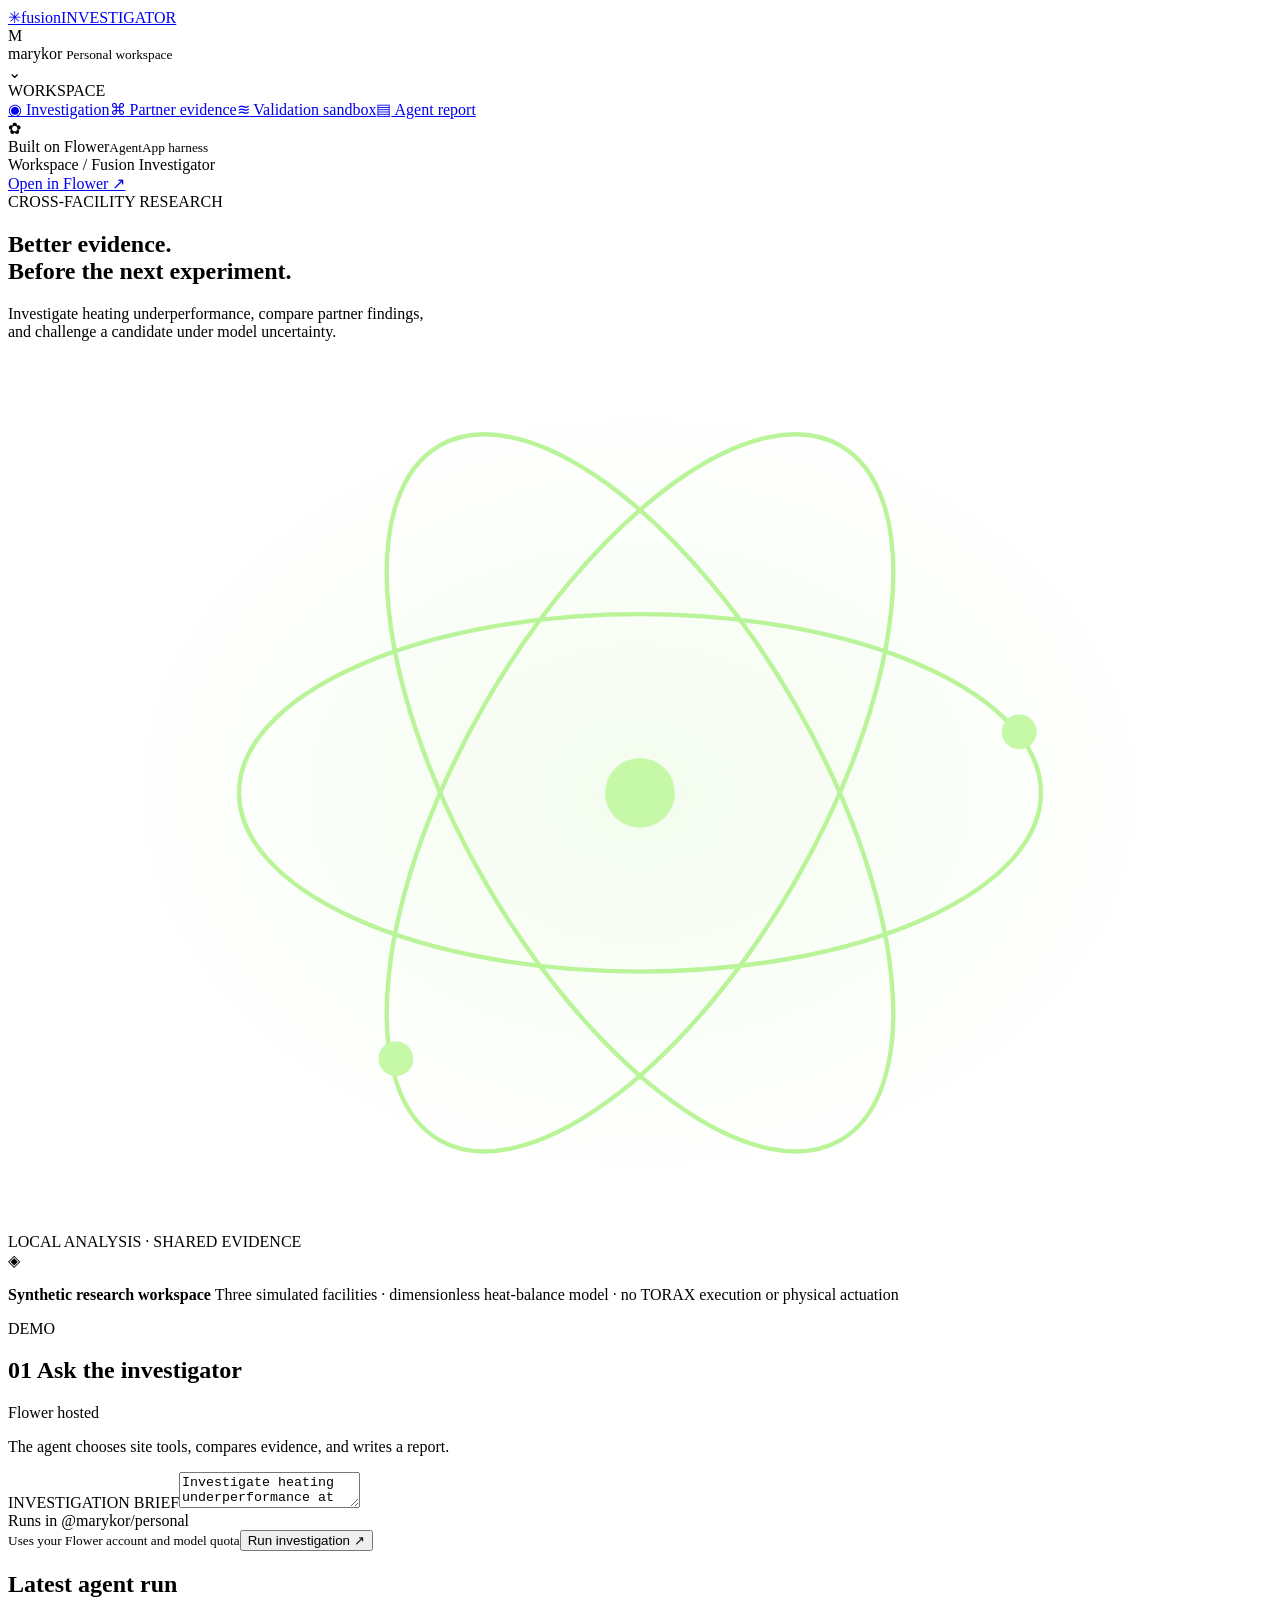
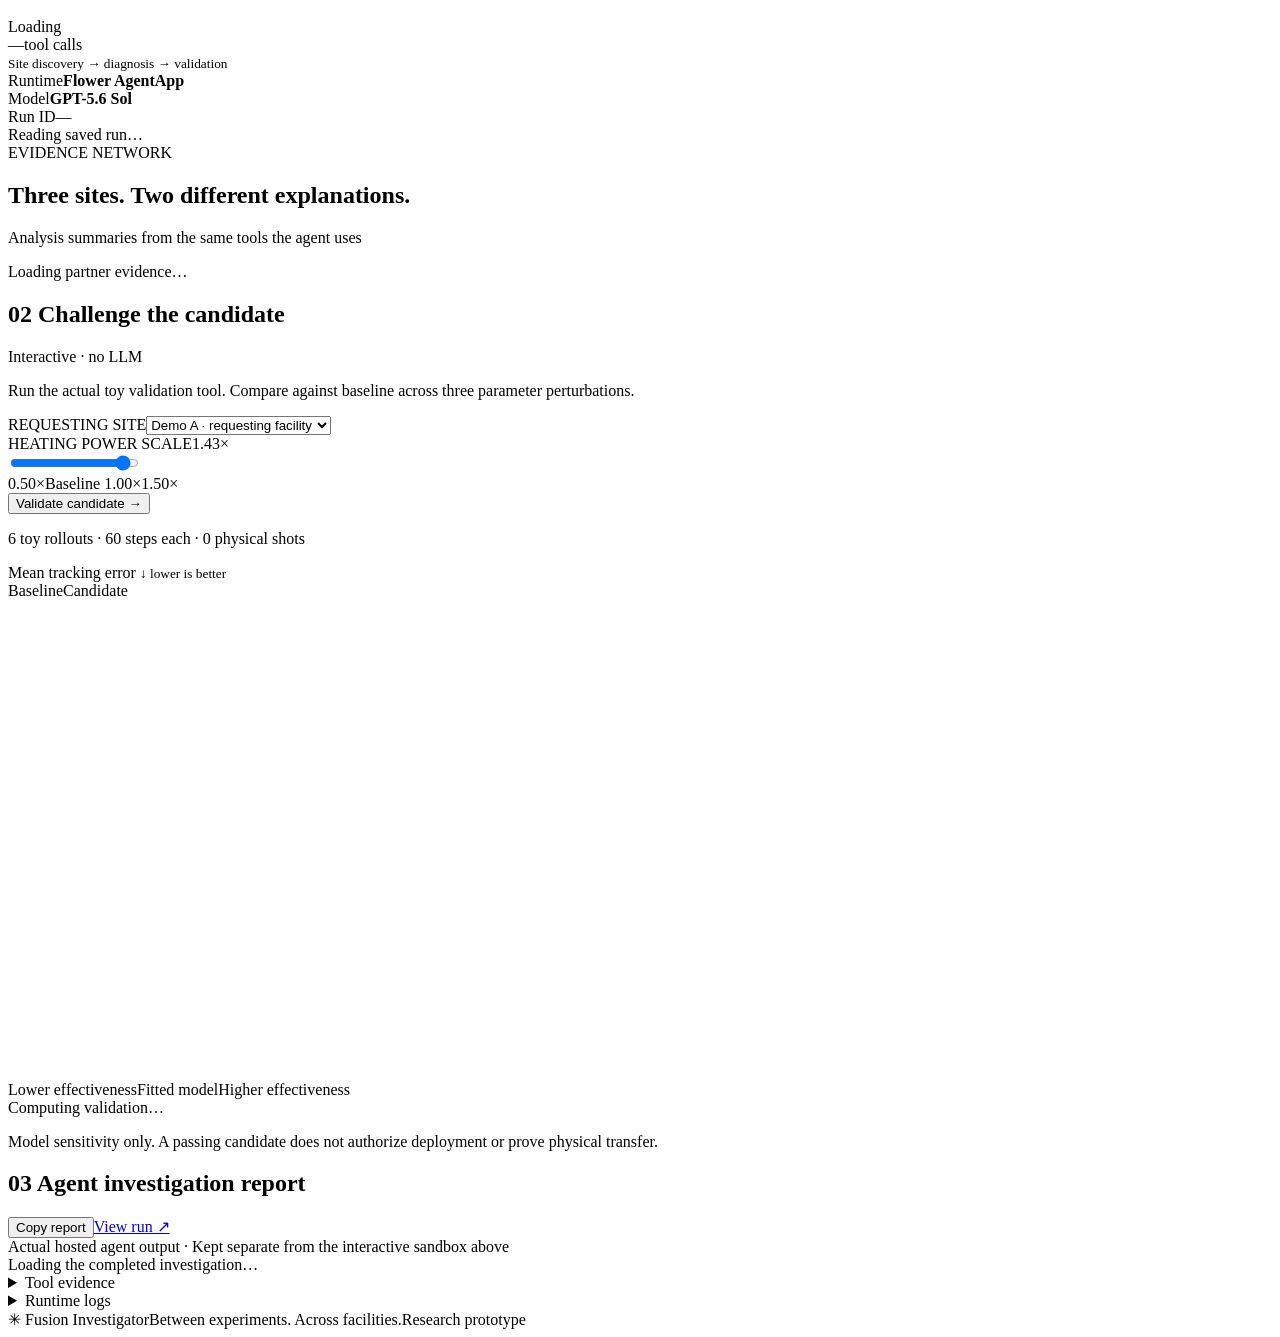
==== flower-app/frontend/index.html @ c0ef8df3 "Add standalone Flower investigator app and frontend" ====
<!doctype html>
<html lang="en">
<head><meta charset="utf-8"><meta name="viewport" content="width=device-width,initial-scale=1"><title>Fusion Investigator</title><link rel="stylesheet" href="/style.css"><script src="/app.js" defer></script></head>
<body>
<aside class="sidebar">
  <a class="brand" href="/" aria-label="Fusion Investigator home"><span class="brand-icon">✳</span><span>fusion<span class="brand-sub">INVESTIGATOR</span></span></a>
  <div class="workspace"><span class="avatar">M</span><div>marykor <small>Personal workspace</small></div><span class="chevron">⌄</span></div>
  <div class="nav-label">WORKSPACE</div>
  <nav><a class="selected" href="#overview"><span>◉</span> Investigation</a><a href="#partners"><span>⌘</span> Partner evidence</a><a href="#validation"><span>≋</span> Validation sandbox</a><a href="#report"><span>▤</span> Agent report</a></nav>
  <div class="sidebar-bottom"><span class="flower-mark">✿</span><div>Built on Flower<small>AgentApp harness</small></div><span class="status-dot"></span></div>
</aside>
<main id="overview">
  <header><div class="breadcrumb">Workspace <span>/</span> Fusion Investigator</div><a class="quiet-link flower-link" target="_blank" rel="noopener" href="https://flower.ai/federations/marykor/personal">Open in Flower ↗</a></header>
  <section class="intro"><div><div class="eyebrow"><span class="status-dot"></span> CROSS-FACILITY RESEARCH</div><h1>Better evidence.<br><span>Before the next experiment.</span></h1><p>Investigate heating underperformance, compare partner findings,<br class="desktop"> and challenge a candidate under model uncertainty.</p></div><div class="orbital" aria-hidden="true"><svg viewBox="0 0 290 200"><defs><radialGradient id="glow"><stop stop-color="#b6ef94" stop-opacity=".15"/><stop offset="1" stop-color="#b6ef94" stop-opacity="0"/></radialGradient></defs><ellipse cx="145" cy="100" rx="125" ry="94" fill="url(#glow)"/><g fill="none" stroke="#b9f499"><ellipse cx="145" cy="100" rx="92" ry="41"/><ellipse cx="145" cy="100" rx="92" ry="41" transform="rotate(60 145 100)"/><ellipse cx="145" cy="100" rx="92" ry="41" transform="rotate(120 145 100)"/></g><circle cx="145" cy="100" r="8" fill="#c5f9a8"/><circle cx="232" cy="86" r="4" fill="#c5f9a8"/><circle cx="89" cy="161" r="4" fill="#c5f9a8"/></svg><span>LOCAL ANALYSIS · SHARED EVIDENCE</span></div></section>
  <div class="notice"><span>◈</span><p><strong>Synthetic research workspace</strong> Three simulated facilities · dimensionless heat-balance model · no TORAX execution or physical actuation</p><span class="tag">DEMO</span></div>
  <section class="work-grid">
    <article class="panel investigation"><div class="panel-title"><h2><span class="section-number">01</span> Ask the investigator</h2><span class="pill">Flower hosted</span></div><p class="muted">The agent chooses site tools, compares evidence, and writes a report.</p><form id="run-form"><label for="prompt">INVESTIGATION BRIEF</label><textarea id="prompt" maxlength="12000" required>Investigate heating underperformance at demo-a. Compare partner evidence, validate a candidate, and recommend the next diagnostic.</textarea><div class="form-bottom"><span>Runs in @marykor/personal<br><small>Uses your Flower account and model quota</small></span><button class="primary" id="run-button" type="submit">Run investigation <span>↗</span></button></div></form><div id="run-error" class="error" role="alert" hidden></div></article>
    <article class="panel run-card"><div class="panel-title"><h2>Latest agent run</h2><span id="run-status" class="pill">Loading</span></div><div class="run-metric"><span id="tool-count">—</span><span>tool calls<br><small>Site discovery → diagnosis → validation</small></span></div><div class="run-detail"><span>Runtime</span><strong>Flower AgentApp</strong></div><div class="run-detail"><span>Model</span><strong>GPT-5.6 Sol</strong></div><div class="run-detail"><span>Run ID</span><a id="run-id" target="_blank" rel="noopener">—</a></div><div class="run-footer"><span class="status-dot"></span><span id="run-caption" role="status">Reading saved run…</span></div></article>
  </section>
  <section id="partners"><div class="section-heading"><div><div class="eyebrow">EVIDENCE NETWORK</div><h2>Three sites. Two different explanations.</h2></div><span class="muted small">Analysis summaries from the same tools the agent uses</span></div><div id="site-cards" class="site-grid"><p>Loading partner evidence…</p></div></section>
  <section class="panel validation" id="validation"><div class="panel-title"><h2><span class="section-number">02</span> Challenge the candidate</h2><span class="pill">Interactive · no LLM</span></div><div class="validation-grid"><div class="controls"><p class="muted">Run the actual toy validation tool. Compare against baseline across three parameter perturbations.</p><label for="site-select">REQUESTING SITE</label><select id="site-select"><option value="demo-a">Demo A · requesting facility</option><option value="demo-b">Demo B · partner facility</option><option value="demo-c">Demo C · partner facility</option></select><div class="range-label"><label for="power">HEATING POWER SCALE</label><output id="power-value" for="power">1.43×</output></div><input id="power" type="range" min="0.5" max="1.5" step="0.01" value="1.43"><div class="range-ticks"><span>0.50×</span><span>Baseline 1.00×</span><span>1.50×</span></div><button id="validate-button" class="secondary">Validate candidate →</button><p class="small muted">6 toy rollouts · 60 steps each · 0 physical shots</p><div id="validation-error" class="error" role="alert" hidden></div></div><div class="chart-area"><div class="chart-header"><span>Mean tracking error <small>↓ lower is better</small></span><div class="legend"><span class="baseline-key"></span>Baseline<span class="candidate-key"></span>Candidate</div></div><svg id="chart" viewBox="0 0 570 215" role="img" aria-label="Tracking error by model uncertainty scenario"></svg><div class="chart-labels"><span>Lower effectiveness</span><span>Fitted model</span><span>Higher effectiveness</span></div><div id="verdict" class="verdict" role="status">Computing validation…</div></div></div><p class="footnote">Model sensitivity only. A passing candidate does not authorize deployment or prove physical transfer.</p></section>
  <section id="report" class="panel report-panel"><div class="panel-title"><h2><span class="section-number">03</span> Agent investigation report</h2><div class="report-actions"><button id="copy-report" class="text-button">Copy report</button><a class="quiet-link flower-link" target="_blank" rel="noopener" href="https://flower.ai/federations/marykor/personal">View run ↗</a></div></div><div class="report-meta"><span class="status-dot"></span> Actual hosted agent output <span>·</span> Kept separate from the interactive sandbox above</div><div id="report-text" class="report-text">Loading the completed investigation…</div><details><summary>Tool evidence <span id="audit-count"></span></summary><div id="audit"></div></details><details><summary>Runtime logs</summary><pre id="logs"></pre></details></section>
  <footer><span>✳ Fusion Investigator</span><span>Between experiments. Across facilities.</span><span>Research prototype</span></footer>
</main>
</body></html>
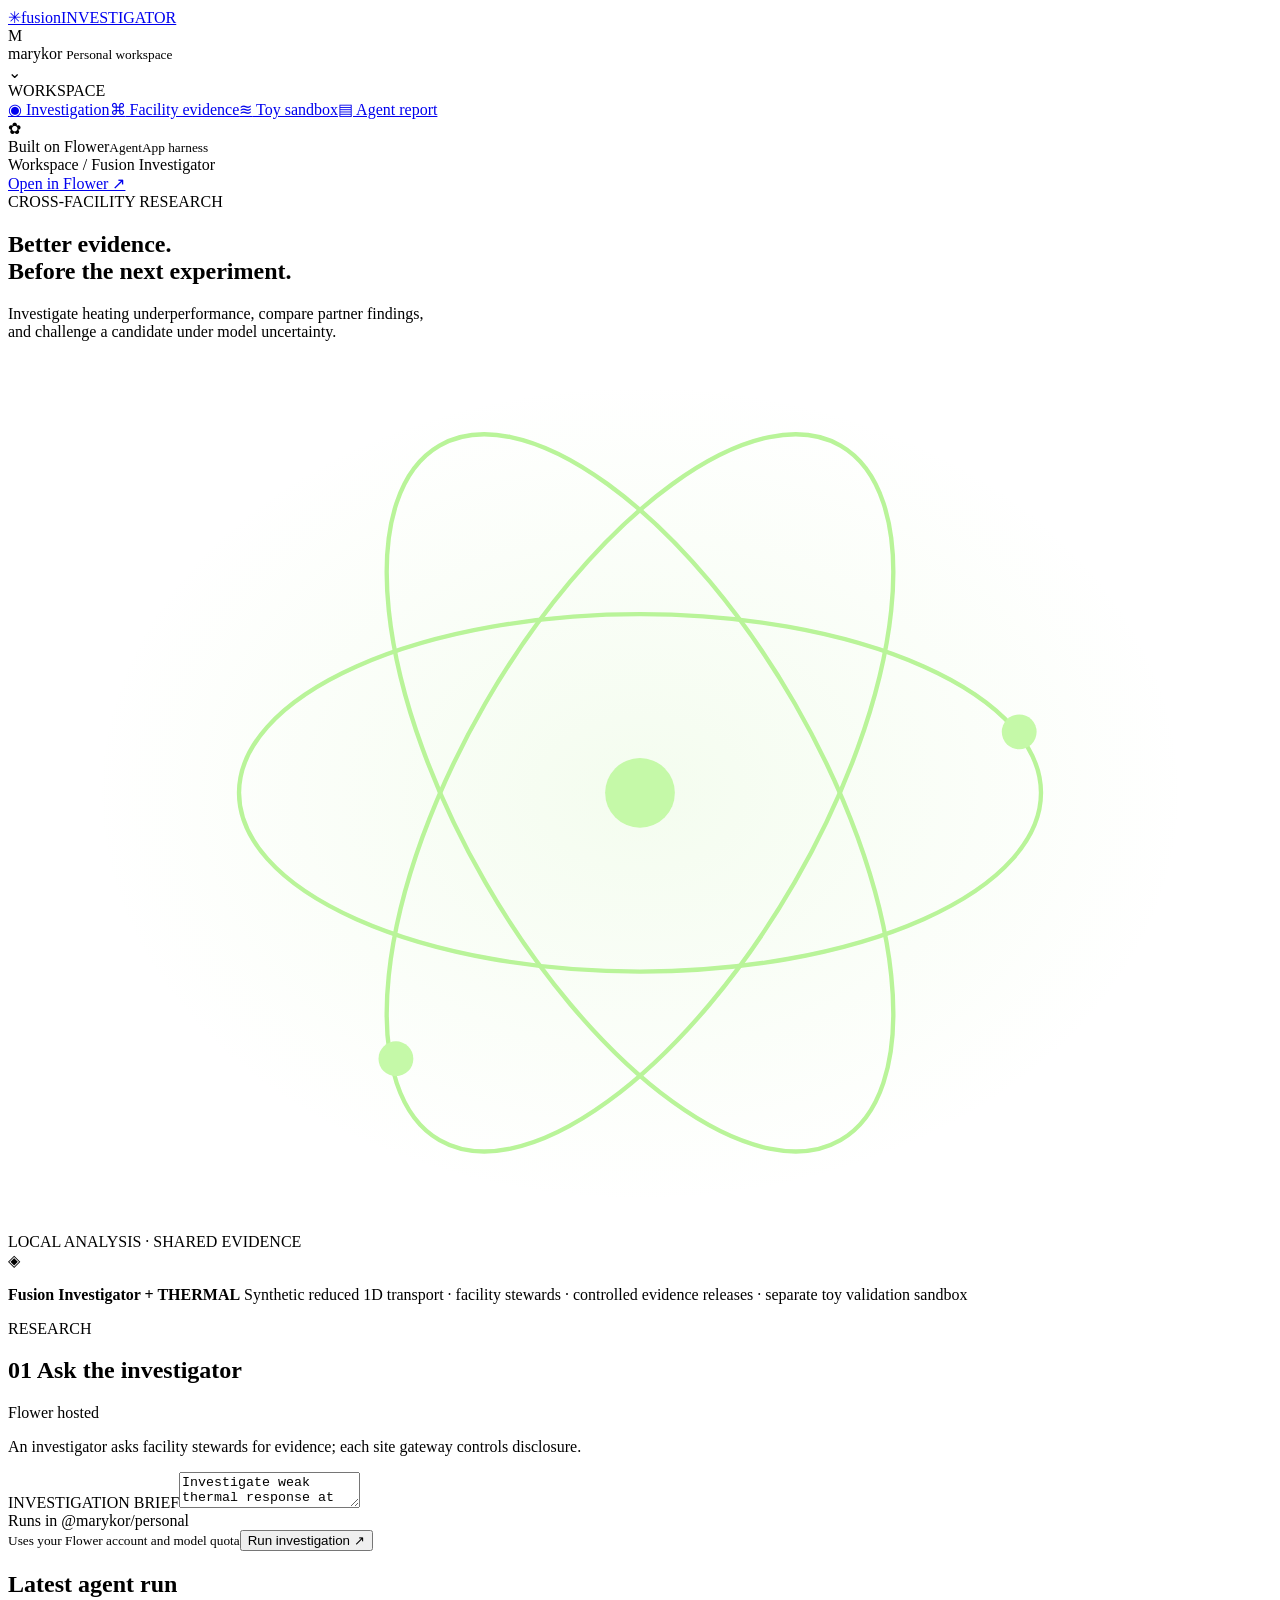
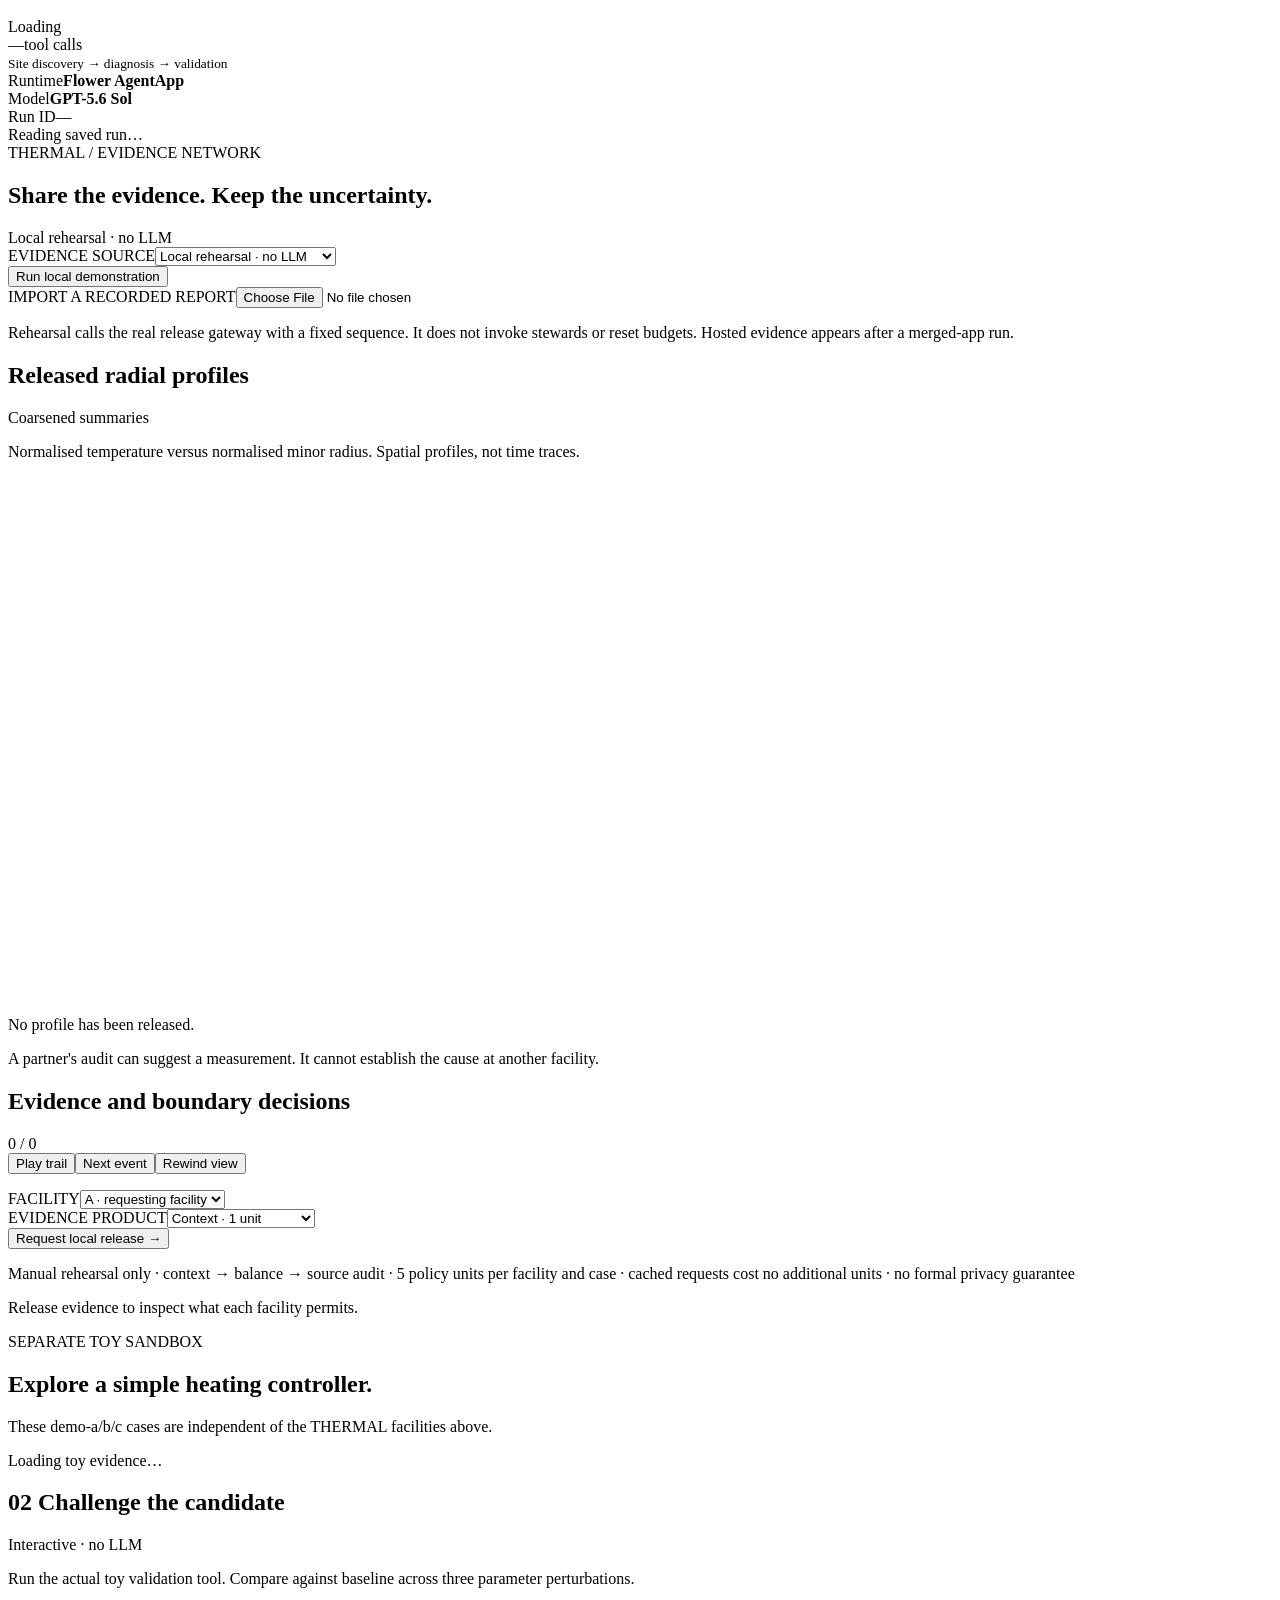
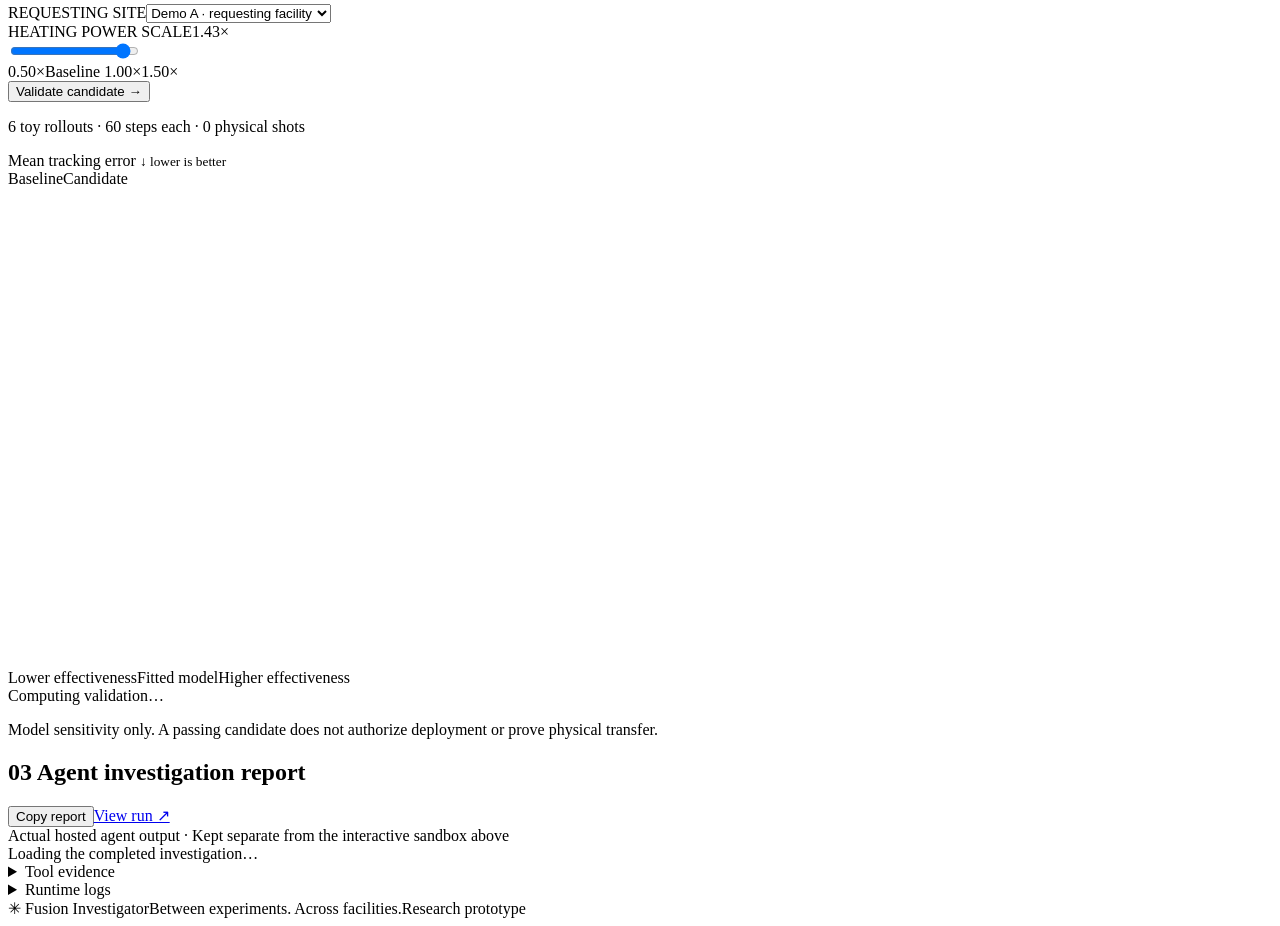
==== commit fa51132a: "Merge THERMAL into the standalone Fusion app Combine the live Flower frontend and remote-site adapte" ====
--- a/flower-app/frontend/index.html
+++ b/flower-app/frontend/index.html
@@ -1,23 +1,39 @@
 <!doctype html>
 <html lang="en">
-<head><meta charset="utf-8"><meta name="viewport" content="width=device-width,initial-scale=1"><title>Fusion Investigator</title><link rel="stylesheet" href="/style.css"><script src="/app.js" defer></script></head>
+<head><meta charset="utf-8"><meta name="viewport" content="width=device-width,initial-scale=1"><title>Fusion Investigator</title><link rel="stylesheet" href="/style.css"><script src="/app.js" defer></script><script src="/thermal.js" defer></script></head>
 <body>
 <aside class="sidebar">
   <a class="brand" href="/" aria-label="Fusion Investigator home"><span class="brand-icon">✳</span><span>fusion<span class="brand-sub">INVESTIGATOR</span></span></a>
   <div class="workspace"><span class="avatar">M</span><div>marykor <small>Personal workspace</small></div><span class="chevron">⌄</span></div>
   <div class="nav-label">WORKSPACE</div>
-  <nav><a class="selected" href="#overview"><span>◉</span> Investigation</a><a href="#partners"><span>⌘</span> Partner evidence</a><a href="#validation"><span>≋</span> Validation sandbox</a><a href="#report"><span>▤</span> Agent report</a></nav>
+  <nav><a class="selected" href="#overview"><span>◉</span> Investigation</a><a href="#thermal"><span>⌘</span> Facility evidence</a><a href="#validation"><span>≋</span> Toy sandbox</a><a href="#report"><span>▤</span> Agent report</a></nav>
   <div class="sidebar-bottom"><span class="flower-mark">✿</span><div>Built on Flower<small>AgentApp harness</small></div><span class="status-dot"></span></div>
 </aside>
 <main id="overview">
   <header><div class="breadcrumb">Workspace <span>/</span> Fusion Investigator</div><a class="quiet-link flower-link" target="_blank" rel="noopener" href="https://flower.ai/federations/marykor/personal">Open in Flower ↗</a></header>
   <section class="intro"><div><div class="eyebrow"><span class="status-dot"></span> CROSS-FACILITY RESEARCH</div><h1>Better evidence.<br><span>Before the next experiment.</span></h1><p>Investigate heating underperformance, compare partner findings,<br class="desktop"> and challenge a candidate under model uncertainty.</p></div><div class="orbital" aria-hidden="true"><svg viewBox="0 0 290 200"><defs><radialGradient id="glow"><stop stop-color="#b6ef94" stop-opacity=".15"/><stop offset="1" stop-color="#b6ef94" stop-opacity="0"/></radialGradient></defs><ellipse cx="145" cy="100" rx="125" ry="94" fill="url(#glow)"/><g fill="none" stroke="#b9f499"><ellipse cx="145" cy="100" rx="92" ry="41"/><ellipse cx="145" cy="100" rx="92" ry="41" transform="rotate(60 145 100)"/><ellipse cx="145" cy="100" rx="92" ry="41" transform="rotate(120 145 100)"/></g><circle cx="145" cy="100" r="8" fill="#c5f9a8"/><circle cx="232" cy="86" r="4" fill="#c5f9a8"/><circle cx="89" cy="161" r="4" fill="#c5f9a8"/></svg><span>LOCAL ANALYSIS · SHARED EVIDENCE</span></div></section>
-  <div class="notice"><span>◈</span><p><strong>Synthetic research workspace</strong> Three simulated facilities · dimensionless heat-balance model · no TORAX execution or physical actuation</p><span class="tag">DEMO</span></div>
+  <div class="notice"><span>◈</span><p><strong>Fusion Investigator + THERMAL</strong> Synthetic reduced 1D transport · facility stewards · controlled evidence releases · separate toy validation sandbox</p><span class="tag">RESEARCH</span></div>
   <section class="work-grid">
-    <article class="panel investigation"><div class="panel-title"><h2><span class="section-number">01</span> Ask the investigator</h2><span class="pill">Flower hosted</span></div><p class="muted">The agent chooses site tools, compares evidence, and writes a report.</p><form id="run-form"><label for="prompt">INVESTIGATION BRIEF</label><textarea id="prompt" maxlength="12000" required>Investigate heating underperformance at demo-a. Compare partner evidence, validate a candidate, and recommend the next diagnostic.</textarea><div class="form-bottom"><span>Runs in @marykor/personal<br><small>Uses your Flower account and model quota</small></span><button class="primary" id="run-button" type="submit">Run investigation <span>↗</span></button></div></form><div id="run-error" class="error" role="alert" hidden></div></article>
+    <article class="panel investigation"><div class="panel-title"><h2><span class="section-number">01</span> Ask the investigator</h2><span class="pill">Flower hosted</span></div><p class="muted">An investigator asks facility stewards for evidence; each site gateway controls disclosure.</p><form id="run-form"><label for="prompt">INVESTIGATION BRIEF</label><textarea id="prompt" maxlength="12000" required>Investigate weak thermal response at facility-a. Ask stewards for context, balance and source evidence as needed. Compare facility-b and facility-c, reject unsuitable analogies, and recommend the next independent measurement at A.</textarea><div class="form-bottom"><span>Runs in @marykor/personal<br><small>Uses your Flower account and model quota</small></span><button class="primary" id="run-button" type="submit">Run investigation <span>↗</span></button></div></form><div id="run-error" class="error" role="alert" hidden></div></article>
     <article class="panel run-card"><div class="panel-title"><h2>Latest agent run</h2><span id="run-status" class="pill">Loading</span></div><div class="run-metric"><span id="tool-count">—</span><span>tool calls<br><small>Site discovery → diagnosis → validation</small></span></div><div class="run-detail"><span>Runtime</span><strong>Flower AgentApp</strong></div><div class="run-detail"><span>Model</span><strong>GPT-5.6 Sol</strong></div><div class="run-detail"><span>Run ID</span><a id="run-id" target="_blank" rel="noopener">—</a></div><div class="run-footer"><span class="status-dot"></span><span id="run-caption" role="status">Reading saved run…</span></div></article>
   </section>
-  <section id="partners"><div class="section-heading"><div><div class="eyebrow">EVIDENCE NETWORK</div><h2>Three sites. Two different explanations.</h2></div><span class="muted small">Analysis summaries from the same tools the agent uses</span></div><div id="site-cards" class="site-grid"><p>Loading partner evidence…</p></div></section>
+  <section id="thermal">
+    <div class="section-heading"><div><div class="eyebrow">THERMAL / EVIDENCE NETWORK</div><h2>Share the evidence. Keep the uncertainty.</h2></div><span class="pill" id="thermal-mode">Local rehearsal · no LLM</span></div>
+    <div class="panel thermal-controls">
+      <div><label for="thermal-source">EVIDENCE SOURCE</label><select id="thermal-source"><option value="local">Local rehearsal · no LLM</option><option value="hosted">Latest hosted agent run</option><option value="imported">Imported THERMAL report</option></select></div>
+      <button class="primary" id="thermal-demo">Run local demonstration</button>
+      <div><label for="thermal-file">IMPORT A RECORDED REPORT</label><input type="file" id="thermal-file" accept="application/json"></div>
+      <p class="small muted">Rehearsal calls the real release gateway with a fixed sequence. It does not invoke stewards or reset budgets. Hosted evidence appears after a merged-app run.</p>
+      <div id="thermal-error" class="error" role="alert" hidden></div>
+    </div>
+    <div id="thermal-cards" class="site-grid thermal-cards"></div>
+    <div class="thermal-grid">
+      <article class="panel"><div class="panel-title"><h2>Released radial profiles</h2><span class="pill">Coarsened summaries</span></div><p class="muted small">Normalised temperature versus normalised minor radius. Spatial profiles, not time traces.</p><svg id="thermal-chart" viewBox="0 0 560 230" role="img" aria-label="Released radial temperature profiles"></svg><p id="thermal-legend" class="small muted">No profile has been released.</p><p class="footnote">A partner's audit can suggest a measurement. It cannot establish the cause at another facility.</p></article>
+      <article class="panel"><div class="panel-title"><h2>Evidence and boundary decisions</h2><span id="thermal-progress" class="pill">0 / 0</span></div><div class="trail-controls"><button id="thermal-play" class="text-button">Play trail</button><button id="thermal-next" class="text-button">Next event</button><button id="thermal-rewind" class="text-button">Rewind view</button></div><ol id="thermal-trail"></ol></article>
+    </div>
+    <div class="panel release-panel"><form id="release-form"><div><label for="release-site">FACILITY</label><select id="release-site"><option value="facility-a">A · requesting facility</option><option value="facility-b">B · partner facility</option><option value="facility-c">C · partner facility</option></select></div><div><label for="release-kind">EVIDENCE PRODUCT</label><select id="release-kind"><option value="context">Context · 1 unit</option><option value="balance">Balance · 2 units</option><option value="source_check">Source audit · 2 units</option><option value="raw_logs">Raw logs · prohibited</option></select></div><button type="submit" class="secondary" id="release-button">Request local release →</button></form><p class="small muted">Manual rehearsal only · context → balance → source audit · 5 policy units per facility and case · cached requests cost no additional units · no formal privacy guarantee</p><p id="thermal-conclusion" class="thermal-conclusion" role="status">Release evidence to inspect what each facility permits.</p></div>
+  </section>
+  <section id="partners"><div class="section-heading"><div><div class="eyebrow">SEPARATE TOY SANDBOX</div><h2>Explore a simple heating controller.</h2></div><span class="muted small">These demo-a/b/c cases are independent of the THERMAL facilities above.</span></div><div id="site-cards" class="site-grid"><p>Loading toy evidence…</p></div></section>
   <section class="panel validation" id="validation"><div class="panel-title"><h2><span class="section-number">02</span> Challenge the candidate</h2><span class="pill">Interactive · no LLM</span></div><div class="validation-grid"><div class="controls"><p class="muted">Run the actual toy validation tool. Compare against baseline across three parameter perturbations.</p><label for="site-select">REQUESTING SITE</label><select id="site-select"><option value="demo-a">Demo A · requesting facility</option><option value="demo-b">Demo B · partner facility</option><option value="demo-c">Demo C · partner facility</option></select><div class="range-label"><label for="power">HEATING POWER SCALE</label><output id="power-value" for="power">1.43×</output></div><input id="power" type="range" min="0.5" max="1.5" step="0.01" value="1.43"><div class="range-ticks"><span>0.50×</span><span>Baseline 1.00×</span><span>1.50×</span></div><button id="validate-button" class="secondary">Validate candidate →</button><p class="small muted">6 toy rollouts · 60 steps each · 0 physical shots</p><div id="validation-error" class="error" role="alert" hidden></div></div><div class="chart-area"><div class="chart-header"><span>Mean tracking error <small>↓ lower is better</small></span><div class="legend"><span class="baseline-key"></span>Baseline<span class="candidate-key"></span>Candidate</div></div><svg id="chart" viewBox="0 0 570 215" role="img" aria-label="Tracking error by model uncertainty scenario"></svg><div class="chart-labels"><span>Lower effectiveness</span><span>Fitted model</span><span>Higher effectiveness</span></div><div id="verdict" class="verdict" role="status">Computing validation…</div></div></div><p class="footnote">Model sensitivity only. A passing candidate does not authorize deployment or prove physical transfer.</p></section>
   <section id="report" class="panel report-panel"><div class="panel-title"><h2><span class="section-number">03</span> Agent investigation report</h2><div class="report-actions"><button id="copy-report" class="text-button">Copy report</button><a class="quiet-link flower-link" target="_blank" rel="noopener" href="https://flower.ai/federations/marykor/personal">View run ↗</a></div></div><div class="report-meta"><span class="status-dot"></span> Actual hosted agent output <span>·</span> Kept separate from the interactive sandbox above</div><div id="report-text" class="report-text">Loading the completed investigation…</div><details><summary>Tool evidence <span id="audit-count"></span></summary><div id="audit"></div></details><details><summary>Runtime logs</summary><pre id="logs"></pre></details></section>
   <footer><span>✳ Fusion Investigator</span><span>Between experiments. Across facilities.</span><span>Research prototype</span></footer>
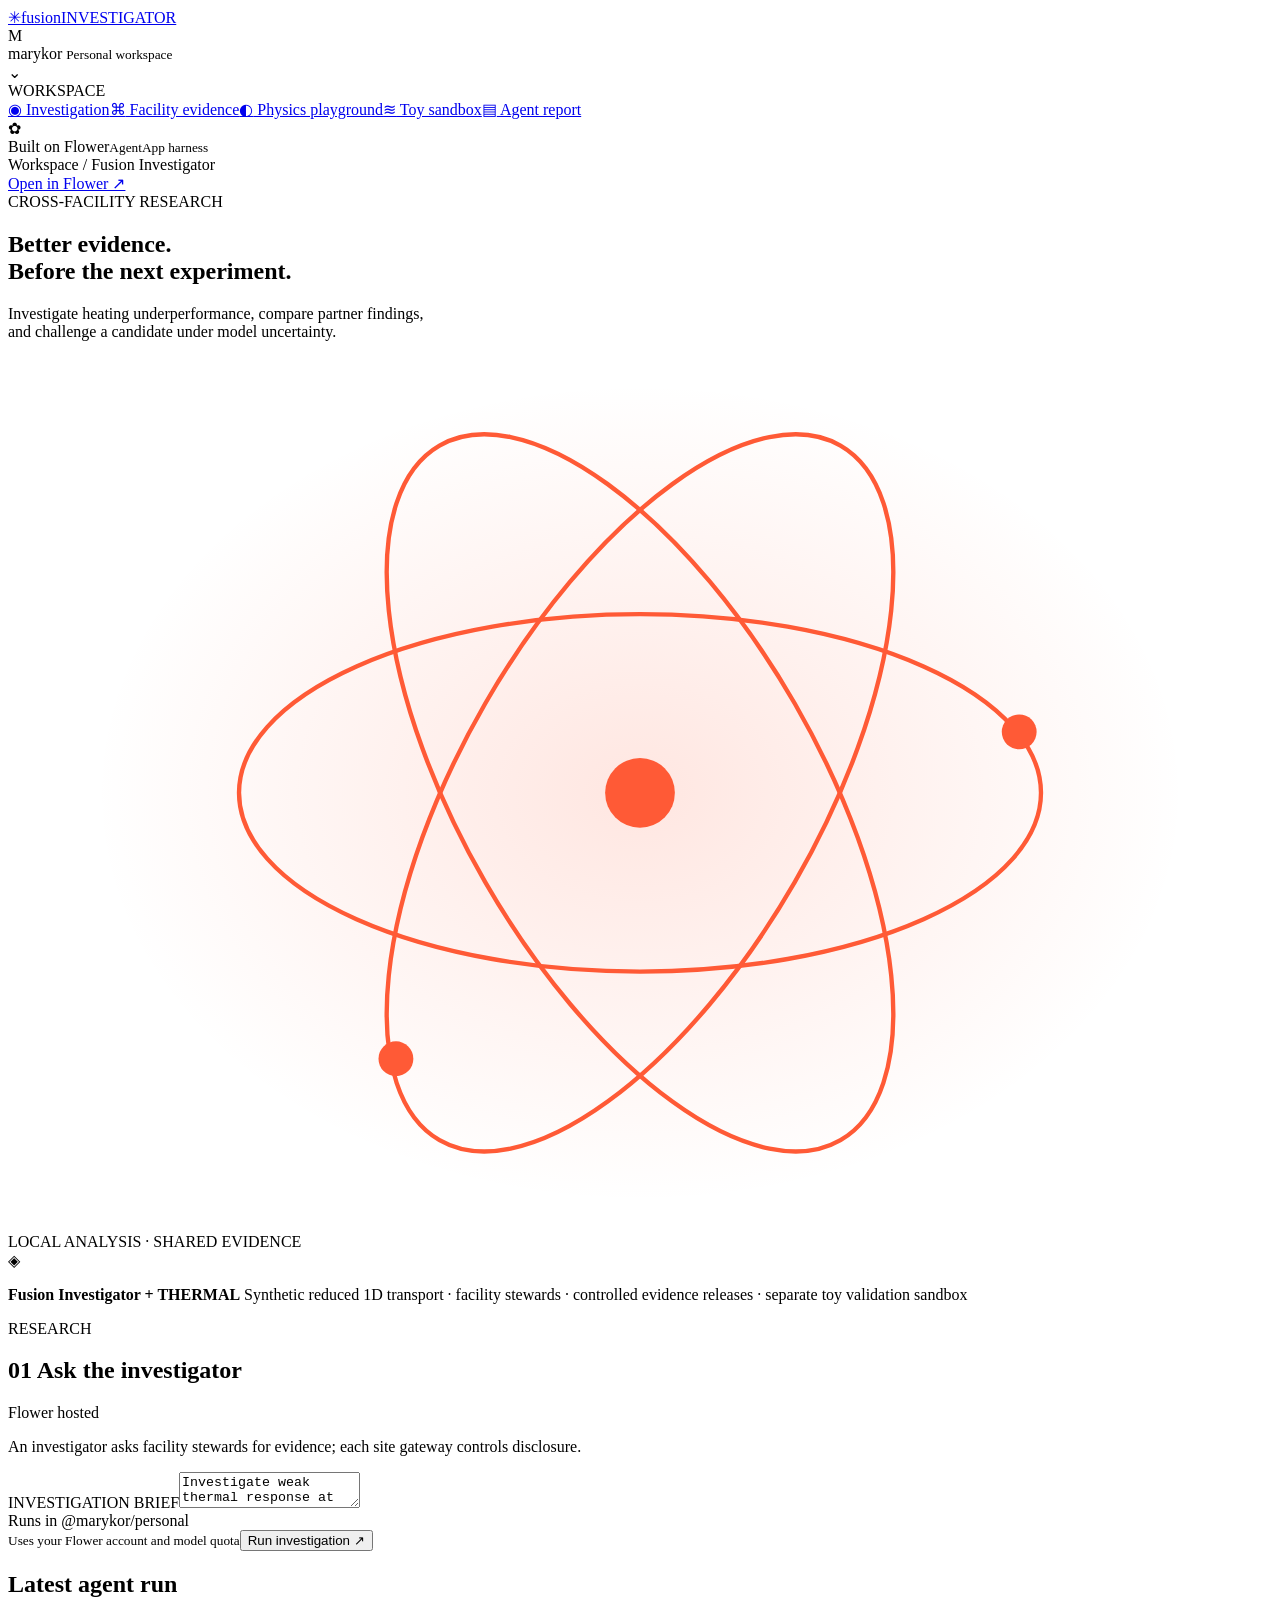
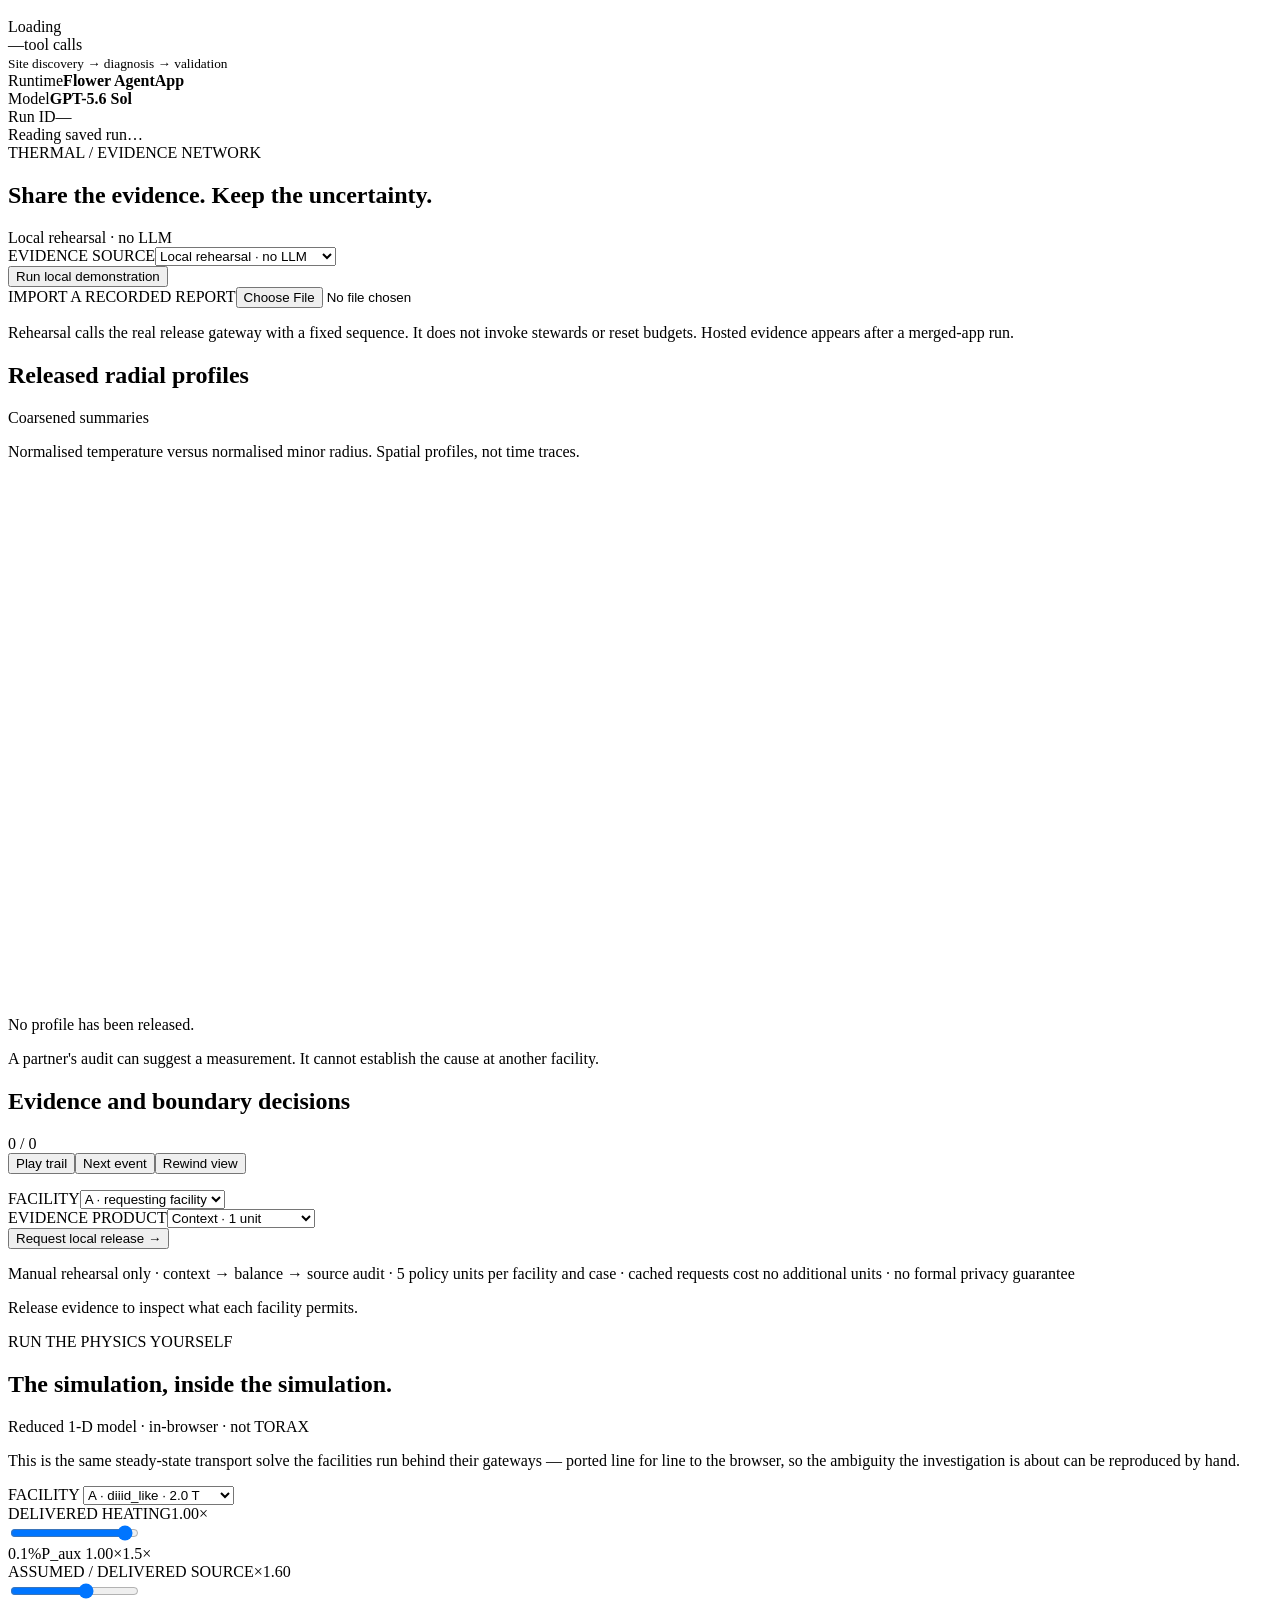
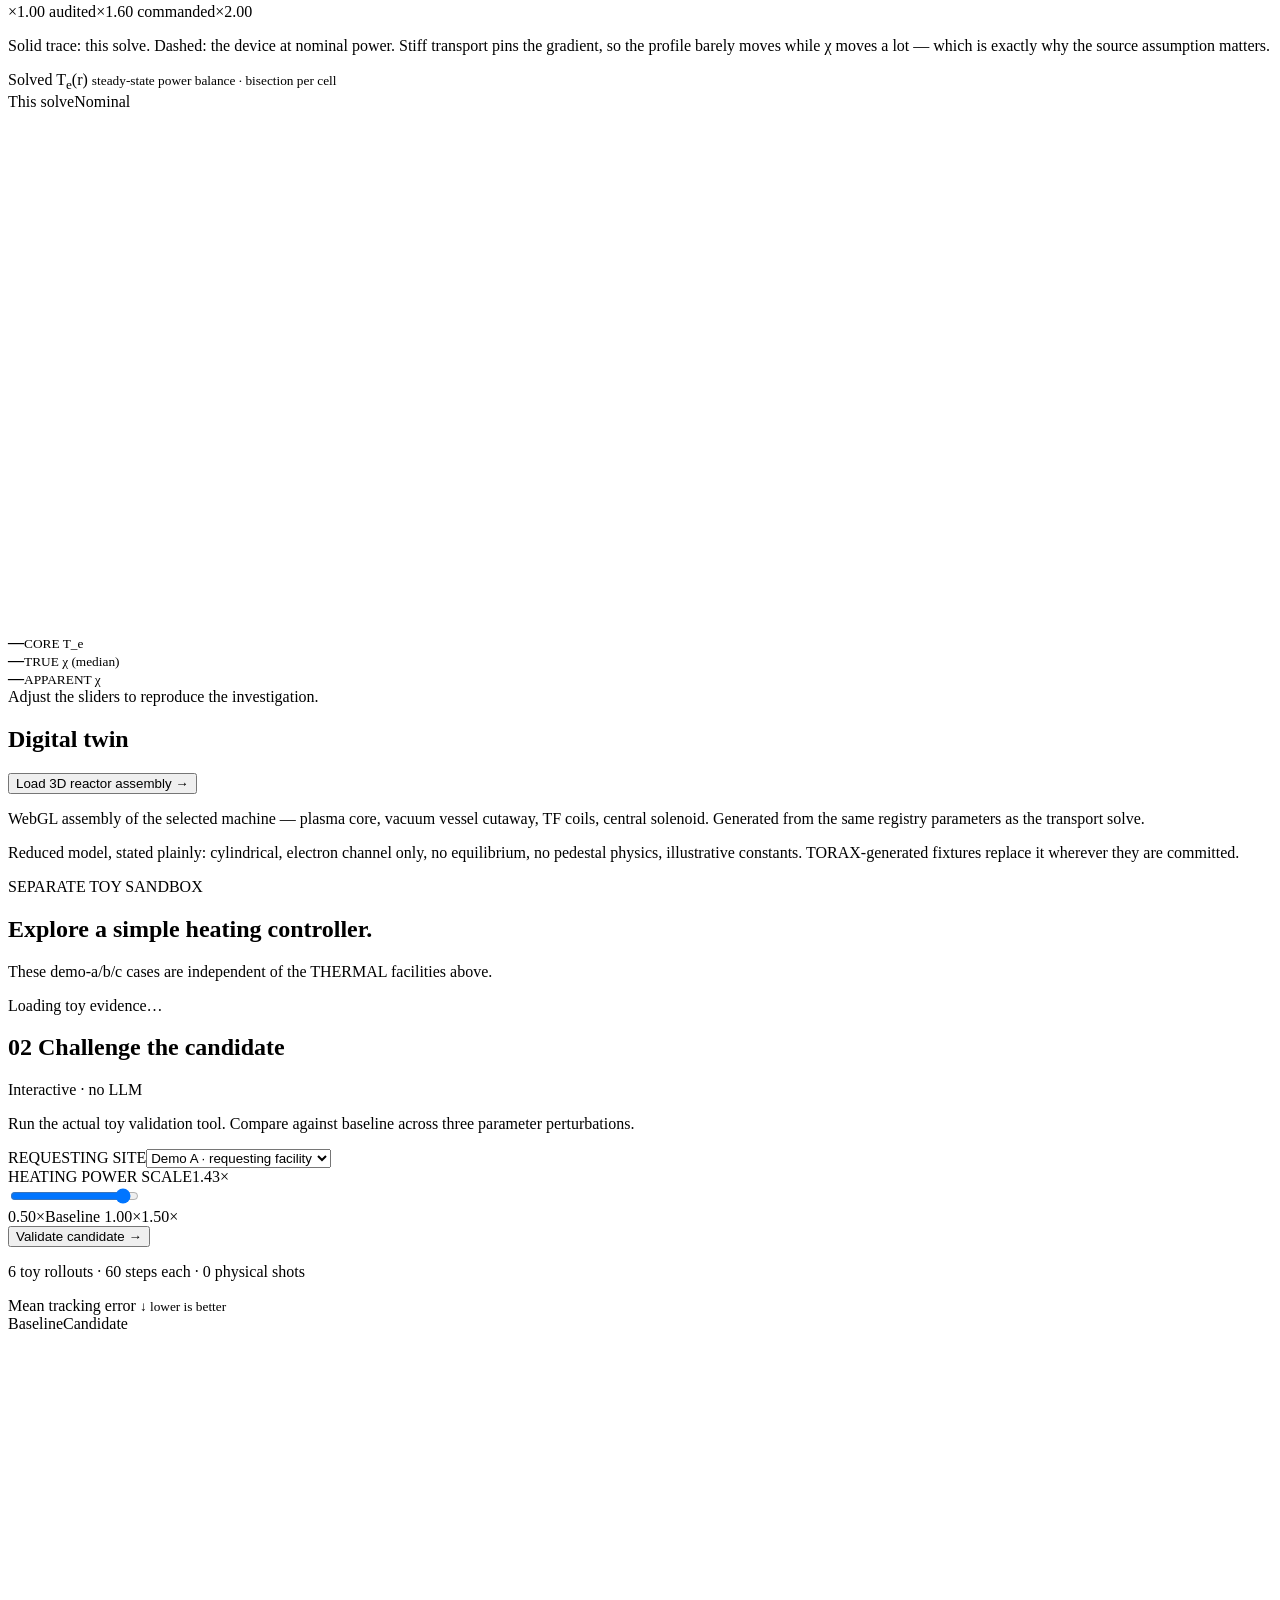
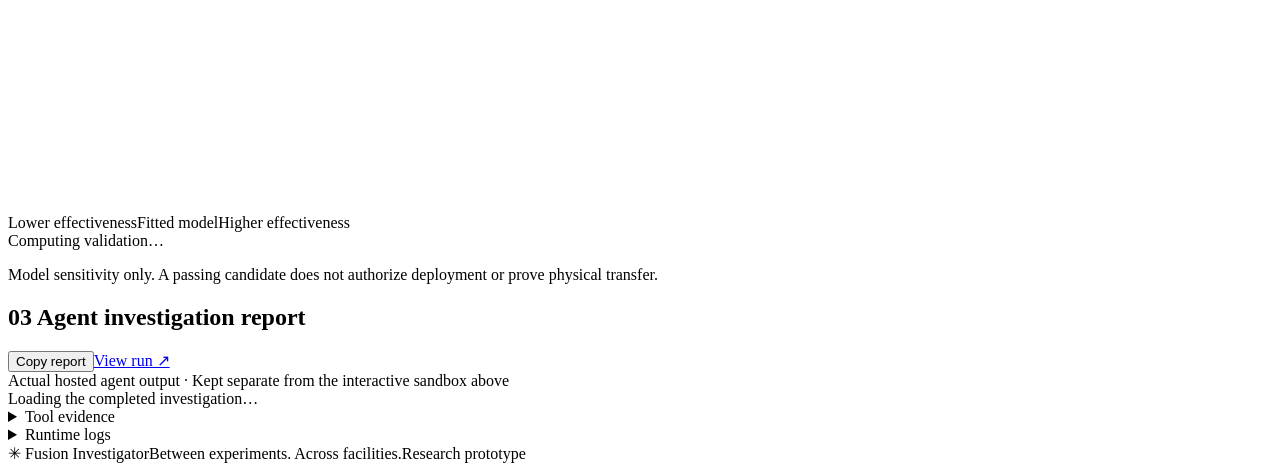
==== commit ea9e5172: "Reskin the app to the deck's system and put the simulation in the page The Fusion Investigator UI no" ====
--- a/flower-app/frontend/index.html
+++ b/flower-app/frontend/index.html
@@ -1,17 +1,17 @@
 <!doctype html>
 <html lang="en">
-<head><meta charset="utf-8"><meta name="viewport" content="width=device-width,initial-scale=1"><title>Fusion Investigator</title><link rel="stylesheet" href="/style.css"><script src="/app.js" defer></script><script src="/thermal.js" defer></script></head>
+<head><meta charset="utf-8"><meta name="viewport" content="width=device-width,initial-scale=1"><title>Fusion Investigator</title><link rel="preconnect" href="https://fonts.googleapis.com"><link rel="preconnect" href="https://fonts.gstatic.com" crossorigin><link href="https://fonts.googleapis.com/css2?family=Archivo:wght@300;400;500&family=IBM+Plex+Mono:wght@400;500&display=swap" rel="stylesheet"><link rel="stylesheet" href="/style.css"><script src="/app.js" defer></script><script src="/thermal.js" defer></script><script src="/physics.js" defer></script></head>
 <body>
 <aside class="sidebar">
   <a class="brand" href="/" aria-label="Fusion Investigator home"><span class="brand-icon">✳</span><span>fusion<span class="brand-sub">INVESTIGATOR</span></span></a>
   <div class="workspace"><span class="avatar">M</span><div>marykor <small>Personal workspace</small></div><span class="chevron">⌄</span></div>
   <div class="nav-label">WORKSPACE</div>
-  <nav><a class="selected" href="#overview"><span>◉</span> Investigation</a><a href="#thermal"><span>⌘</span> Facility evidence</a><a href="#validation"><span>≋</span> Toy sandbox</a><a href="#report"><span>▤</span> Agent report</a></nav>
+  <nav><a class="selected" href="#overview"><span>◉</span> Investigation</a><a href="#thermal"><span>⌘</span> Facility evidence</a><a href="#physics"><span>◐</span> Physics playground</a><a href="#validation"><span>≋</span> Toy sandbox</a><a href="#report"><span>▤</span> Agent report</a></nav>
   <div class="sidebar-bottom"><span class="flower-mark">✿</span><div>Built on Flower<small>AgentApp harness</small></div><span class="status-dot"></span></div>
 </aside>
 <main id="overview">
   <header><div class="breadcrumb">Workspace <span>/</span> Fusion Investigator</div><a class="quiet-link flower-link" target="_blank" rel="noopener" href="https://flower.ai/federations/marykor/personal">Open in Flower ↗</a></header>
-  <section class="intro"><div><div class="eyebrow"><span class="status-dot"></span> CROSS-FACILITY RESEARCH</div><h1>Better evidence.<br><span>Before the next experiment.</span></h1><p>Investigate heating underperformance, compare partner findings,<br class="desktop"> and challenge a candidate under model uncertainty.</p></div><div class="orbital" aria-hidden="true"><svg viewBox="0 0 290 200"><defs><radialGradient id="glow"><stop stop-color="#b6ef94" stop-opacity=".15"/><stop offset="1" stop-color="#b6ef94" stop-opacity="0"/></radialGradient></defs><ellipse cx="145" cy="100" rx="125" ry="94" fill="url(#glow)"/><g fill="none" stroke="#b9f499"><ellipse cx="145" cy="100" rx="92" ry="41"/><ellipse cx="145" cy="100" rx="92" ry="41" transform="rotate(60 145 100)"/><ellipse cx="145" cy="100" rx="92" ry="41" transform="rotate(120 145 100)"/></g><circle cx="145" cy="100" r="8" fill="#c5f9a8"/><circle cx="232" cy="86" r="4" fill="#c5f9a8"/><circle cx="89" cy="161" r="4" fill="#c5f9a8"/></svg><span>LOCAL ANALYSIS · SHARED EVIDENCE</span></div></section>
+  <section class="intro"><div><div class="eyebrow"><span class="status-dot"></span> CROSS-FACILITY RESEARCH</div><h1>Better evidence.<br><span>Before the next experiment.</span></h1><p>Investigate heating underperformance, compare partner findings,<br class="desktop"> and challenge a candidate under model uncertainty.</p></div><div class="orbital" aria-hidden="true"><svg viewBox="0 0 290 200"><defs><radialGradient id="glow"><stop stop-color="#FF5A36" stop-opacity=".15"/><stop offset="1" stop-color="#FF5A36" stop-opacity="0"/></radialGradient></defs><ellipse cx="145" cy="100" rx="125" ry="94" fill="url(#glow)"/><g fill="none" stroke="#FF5A36"><ellipse cx="145" cy="100" rx="92" ry="41"/><ellipse cx="145" cy="100" rx="92" ry="41" transform="rotate(60 145 100)"/><ellipse cx="145" cy="100" rx="92" ry="41" transform="rotate(120 145 100)"/></g><circle cx="145" cy="100" r="8" fill="#FF5A36"/><circle cx="232" cy="86" r="4" fill="#FF5A36"/><circle cx="89" cy="161" r="4" fill="#FF5A36"/></svg><span>LOCAL ANALYSIS · SHARED EVIDENCE</span></div></section>
   <div class="notice"><span>◈</span><p><strong>Fusion Investigator + THERMAL</strong> Synthetic reduced 1D transport · facility stewards · controlled evidence releases · separate toy validation sandbox</p><span class="tag">RESEARCH</span></div>
   <section class="work-grid">
     <article class="panel investigation"><div class="panel-title"><h2><span class="section-number">01</span> Ask the investigator</h2><span class="pill">Flower hosted</span></div><p class="muted">An investigator asks facility stewards for evidence; each site gateway controls disclosure.</p><form id="run-form"><label for="prompt">INVESTIGATION BRIEF</label><textarea id="prompt" maxlength="12000" required>Investigate weak thermal response at facility-a. Ask stewards for context, balance and source evidence as needed. Compare facility-b and facility-c, reject unsuitable analogies, and recommend the next independent measurement at A.</textarea><div class="form-bottom"><span>Runs in @marykor/personal<br><small>Uses your Flower account and model quota</small></span><button class="primary" id="run-button" type="submit">Run investigation <span>↗</span></button></div></form><div id="run-error" class="error" role="alert" hidden></div></article>
@@ -33,6 +33,42 @@
     </div>
     <div class="panel release-panel"><form id="release-form"><div><label for="release-site">FACILITY</label><select id="release-site"><option value="facility-a">A · requesting facility</option><option value="facility-b">B · partner facility</option><option value="facility-c">C · partner facility</option></select></div><div><label for="release-kind">EVIDENCE PRODUCT</label><select id="release-kind"><option value="context">Context · 1 unit</option><option value="balance">Balance · 2 units</option><option value="source_check">Source audit · 2 units</option><option value="raw_logs">Raw logs · prohibited</option></select></div><button type="submit" class="secondary" id="release-button">Request local release →</button></form><p class="small muted">Manual rehearsal only · context → balance → source audit · 5 policy units per facility and case · cached requests cost no additional units · no formal privacy guarantee</p><p id="thermal-conclusion" class="thermal-conclusion" role="status">Release evidence to inspect what each facility permits.</p></div>
   </section>
+  <section id="physics">
+    <div class="section-heading"><div><div class="eyebrow">RUN THE PHYSICS YOURSELF</div><h2>The simulation, inside the simulation.</h2></div><span class="pill">Reduced 1-D model · in-browser · not TORAX</span></div>
+    <div class="panel">
+      <div class="physics-grid">
+        <div class="controls">
+          <p class="muted">This is the same steady-state transport solve the facilities run behind their gateways — ported line for line to the browser, so the ambiguity the investigation is about can be reproduced by hand.</p>
+          <label for="physics-site">FACILITY</label>
+          <select id="physics-site"><option value="A">A · diiid_like · 2.0 T</option><option value="B">B · sparc_like · 12.2 T</option><option value="C">C · tcv_like · 1.44 T</option></select>
+          <div class="range-label"><label for="physics-power">DELIVERED HEATING</label><output id="physics-power-value" for="physics-power">1.00×</output></div>
+          <input id="physics-power" type="range" min="-3" max="0.18" step="0.01" value="0">
+          <div class="range-ticks"><span>0.1%</span><span>P_aux 1.00×</span><span>1.5×</span></div>
+          <div class="range-label"><label for="physics-assumed">ASSUMED / DELIVERED SOURCE</label><output id="physics-assumed-value" for="physics-assumed">×1.60</output></div>
+          <input id="physics-assumed" type="range" min="1" max="2" step="0.01" value="1.6">
+          <div class="range-ticks"><span>×1.00 audited</span><span>×1.60 commanded</span><span>×2.00</span></div>
+          <p class="small muted">Solid trace: this solve. Dashed: the device at nominal power. Stiff transport pins the gradient, so the profile barely moves while χ moves a lot — which is exactly why the source assumption matters.</p>
+        </div>
+        <div class="chart-area">
+          <div class="chart-header"><span>Solved T<sub>e</sub>(r) <small>steady-state power balance · bisection per cell</small></span><div class="legend"><span class="candidate-key"></span>This solve<span class="baseline-key"></span>Nominal</div></div>
+          <svg id="physics-chart" viewBox="0 0 560 230" role="img" aria-label="Solved radial temperature profile"></svg>
+          <div class="physics-readouts">
+            <div><strong id="physics-taxis">—</strong><small>CORE T_e</small></div>
+            <div><strong id="physics-chi">—</strong><small>TRUE χ (median)</small></div>
+            <div><strong id="physics-apparent">—</strong><small>APPARENT χ</small></div>
+          </div>
+          <div id="physics-verdict" class="physics-verdict" role="status">Adjust the sliders to reproduce the investigation.</div>
+          <div id="physics-device" class="physics-device"></div>
+        </div>
+      </div>
+      <div class="twin-panel">
+        <div class="panel-title"><h2>Digital twin</h2><button id="twin-load" class="text-button">Load 3D reactor assembly →</button></div>
+        <iframe id="twin-frame" title="Interactive 3D tokamak assembly" hidden loading="lazy"></iframe>
+        <p class="twin-note">WebGL assembly of the selected machine — plasma core, vacuum vessel cutaway, TF coils, central solenoid. Generated from the same registry parameters as the transport solve.</p>
+      </div>
+      <p class="footnote">Reduced model, stated plainly: cylindrical, electron channel only, no equilibrium, no pedestal physics, illustrative constants. TORAX-generated fixtures replace it wherever they are committed.</p>
+    </div>
+  </section>
   <section id="partners"><div class="section-heading"><div><div class="eyebrow">SEPARATE TOY SANDBOX</div><h2>Explore a simple heating controller.</h2></div><span class="muted small">These demo-a/b/c cases are independent of the THERMAL facilities above.</span></div><div id="site-cards" class="site-grid"><p>Loading toy evidence…</p></div></section>
   <section class="panel validation" id="validation"><div class="panel-title"><h2><span class="section-number">02</span> Challenge the candidate</h2><span class="pill">Interactive · no LLM</span></div><div class="validation-grid"><div class="controls"><p class="muted">Run the actual toy validation tool. Compare against baseline across three parameter perturbations.</p><label for="site-select">REQUESTING SITE</label><select id="site-select"><option value="demo-a">Demo A · requesting facility</option><option value="demo-b">Demo B · partner facility</option><option value="demo-c">Demo C · partner facility</option></select><div class="range-label"><label for="power">HEATING POWER SCALE</label><output id="power-value" for="power">1.43×</output></div><input id="power" type="range" min="0.5" max="1.5" step="0.01" value="1.43"><div class="range-ticks"><span>0.50×</span><span>Baseline 1.00×</span><span>1.50×</span></div><button id="validate-button" class="secondary">Validate candidate →</button><p class="small muted">6 toy rollouts · 60 steps each · 0 physical shots</p><div id="validation-error" class="error" role="alert" hidden></div></div><div class="chart-area"><div class="chart-header"><span>Mean tracking error <small>↓ lower is better</small></span><div class="legend"><span class="baseline-key"></span>Baseline<span class="candidate-key"></span>Candidate</div></div><svg id="chart" viewBox="0 0 570 215" role="img" aria-label="Tracking error by model uncertainty scenario"></svg><div class="chart-labels"><span>Lower effectiveness</span><span>Fitted model</span><span>Higher effectiveness</span></div><div id="verdict" class="verdict" role="status">Computing validation…</div></div></div><p class="footnote">Model sensitivity only. A passing candidate does not authorize deployment or prove physical transfer.</p></section>
   <section id="report" class="panel report-panel"><div class="panel-title"><h2><span class="section-number">03</span> Agent investigation report</h2><div class="report-actions"><button id="copy-report" class="text-button">Copy report</button><a class="quiet-link flower-link" target="_blank" rel="noopener" href="https://flower.ai/federations/marykor/personal">View run ↗</a></div></div><div class="report-meta"><span class="status-dot"></span> Actual hosted agent output <span>·</span> Kept separate from the interactive sandbox above</div><div id="report-text" class="report-text">Loading the completed investigation…</div><details><summary>Tool evidence <span id="audit-count"></span></summary><div id="audit"></div></details><details><summary>Runtime logs</summary><pre id="logs"></pre></details></section>
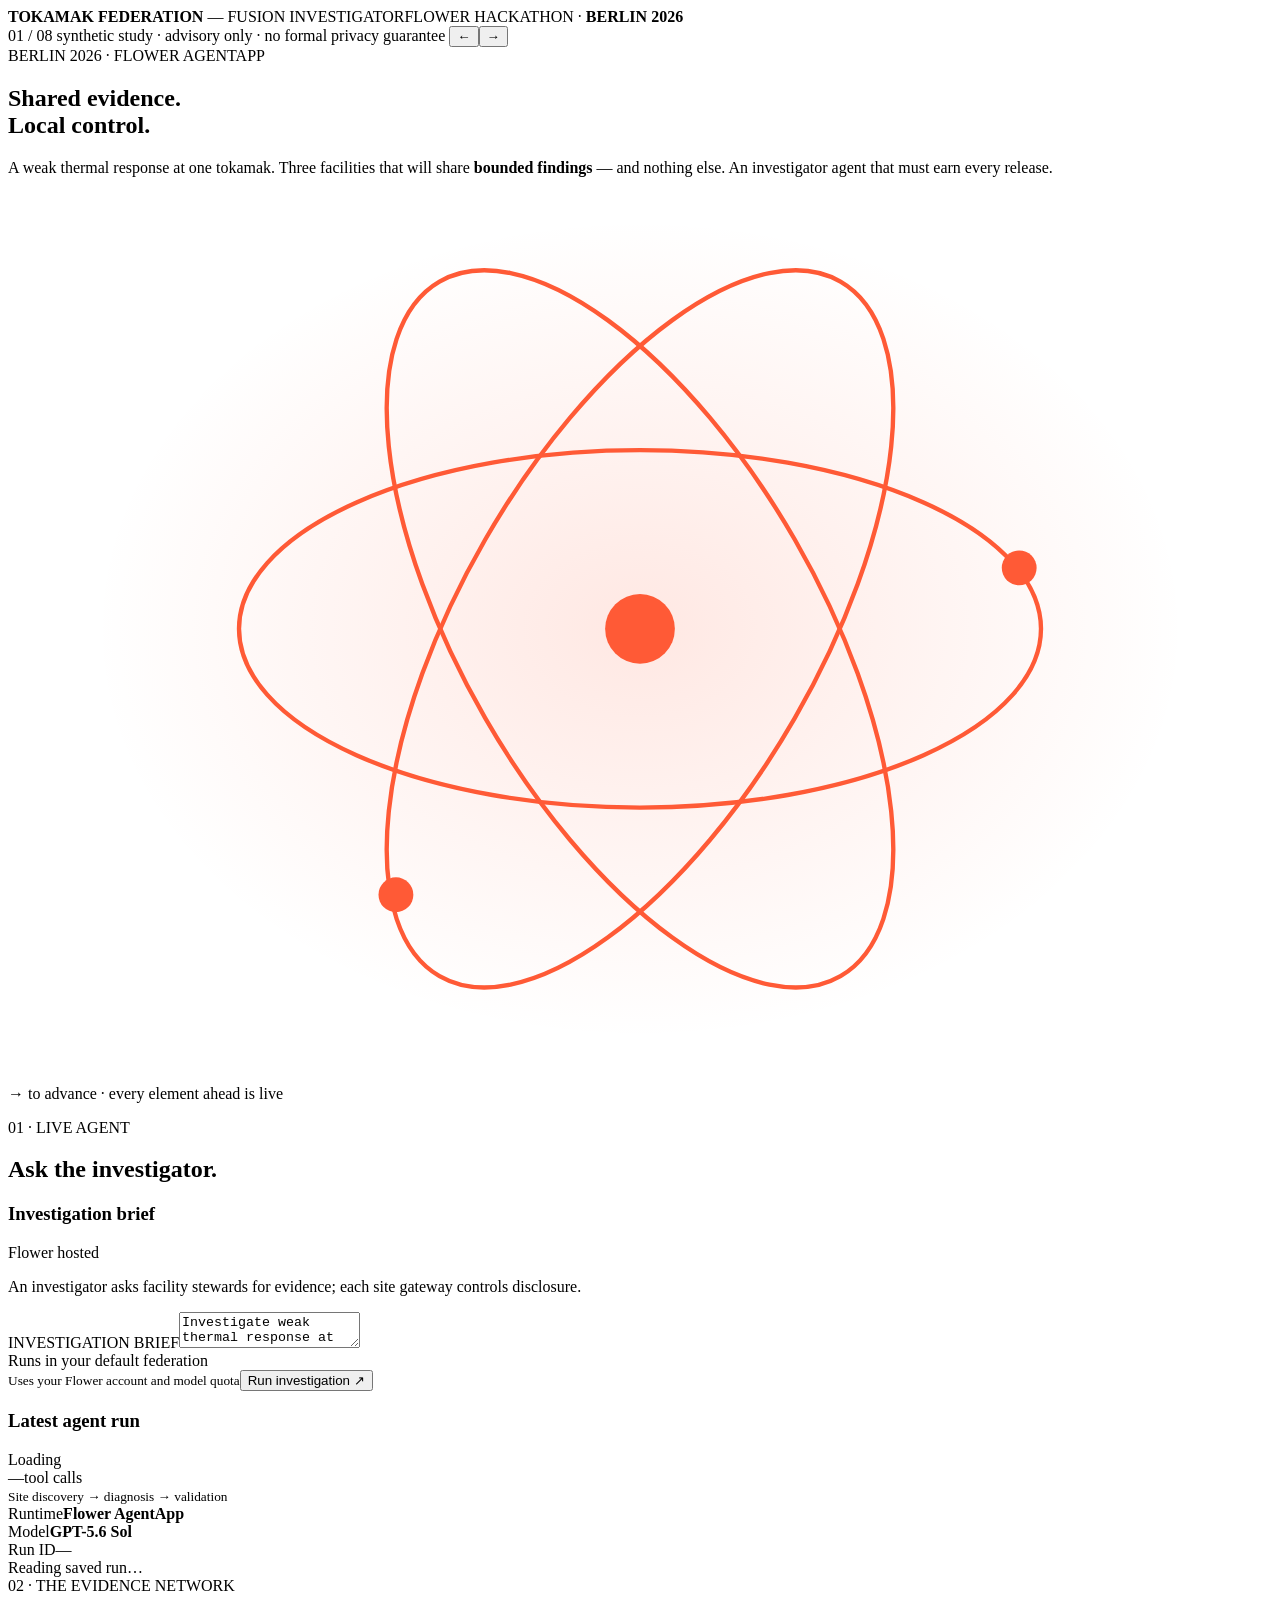
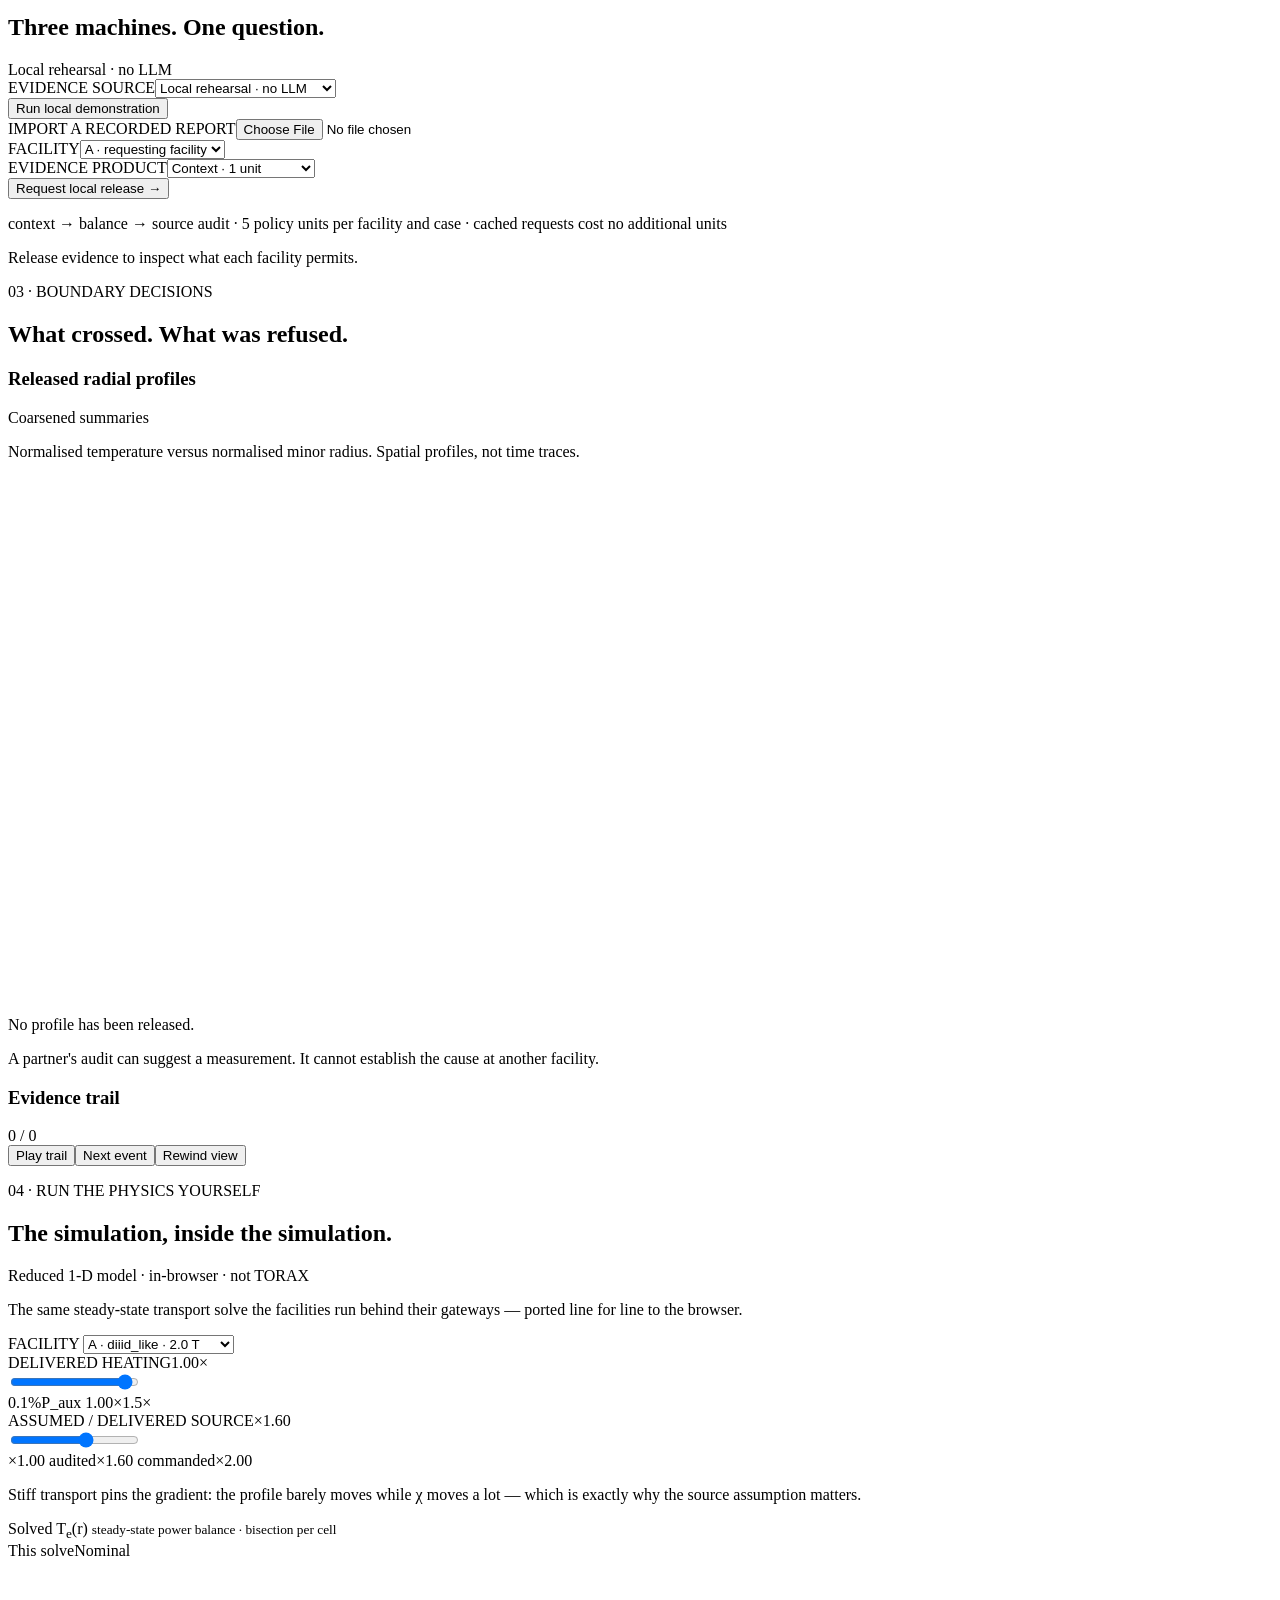
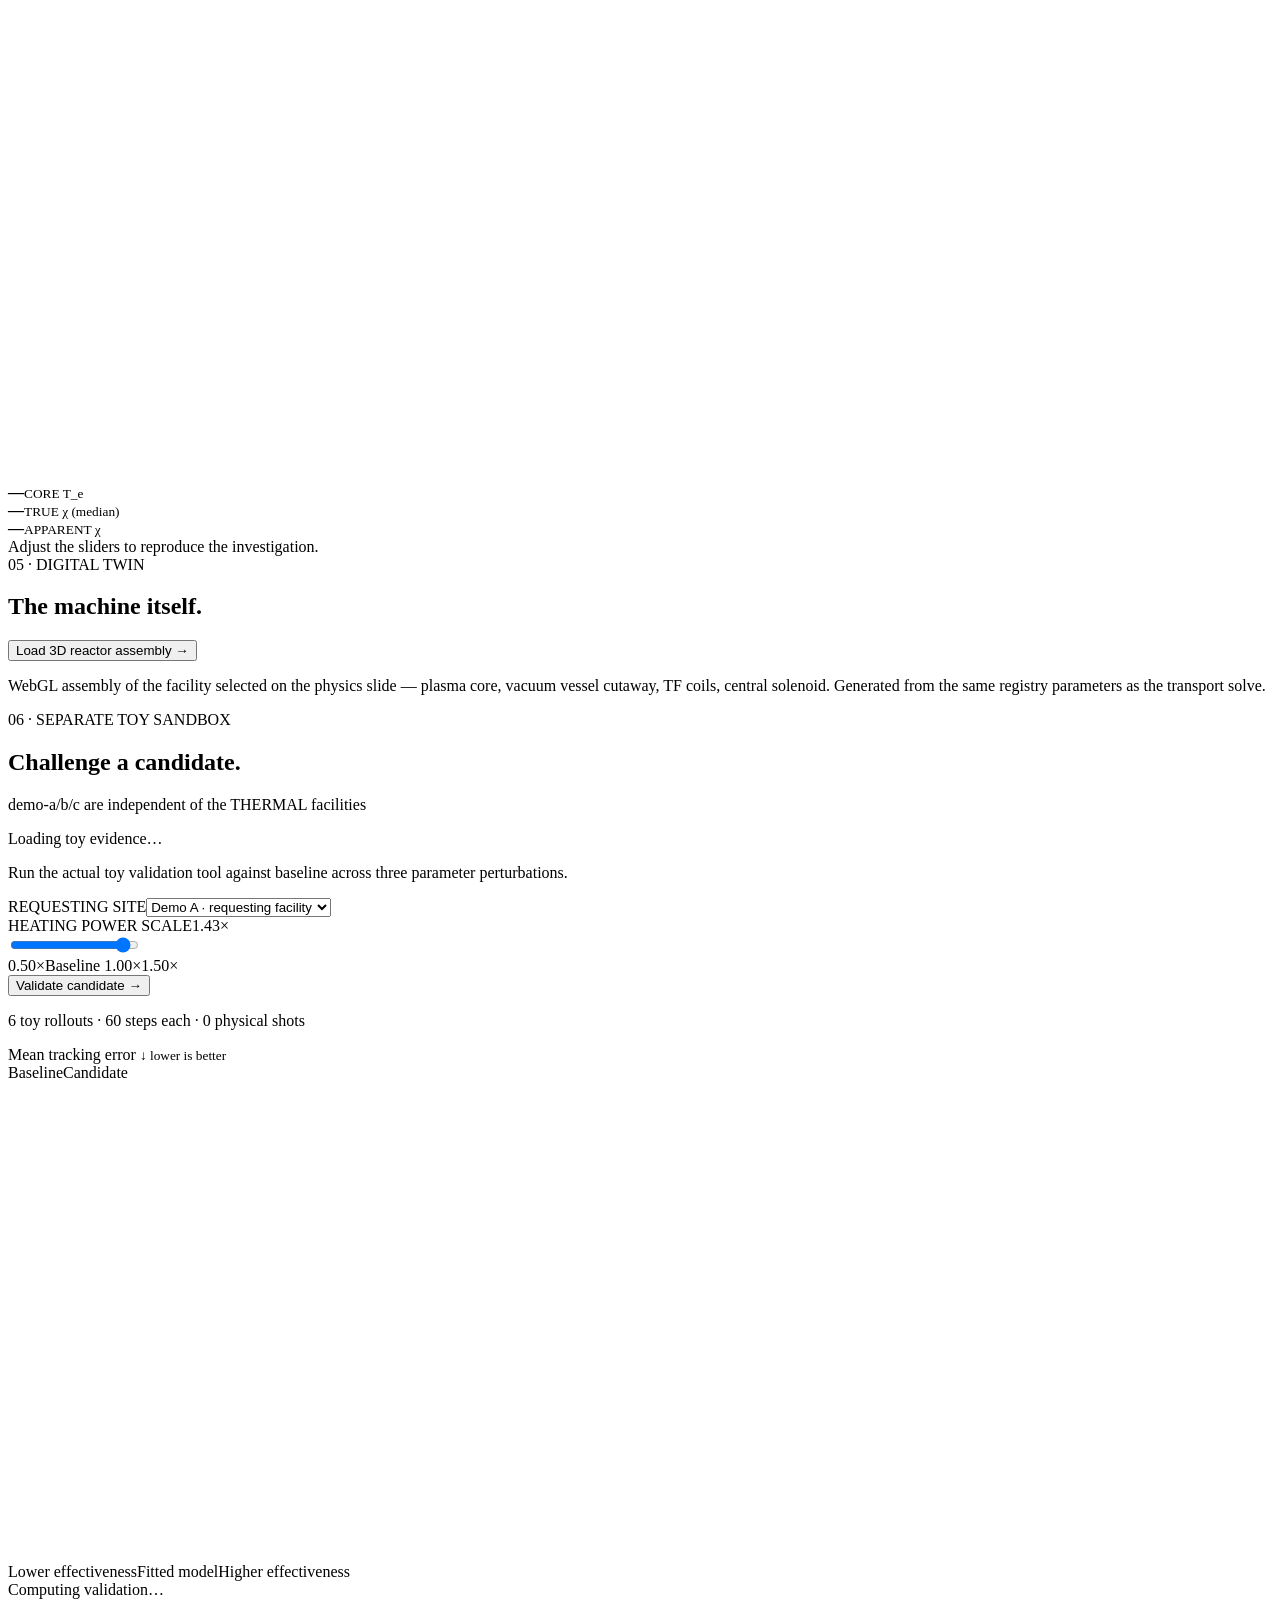
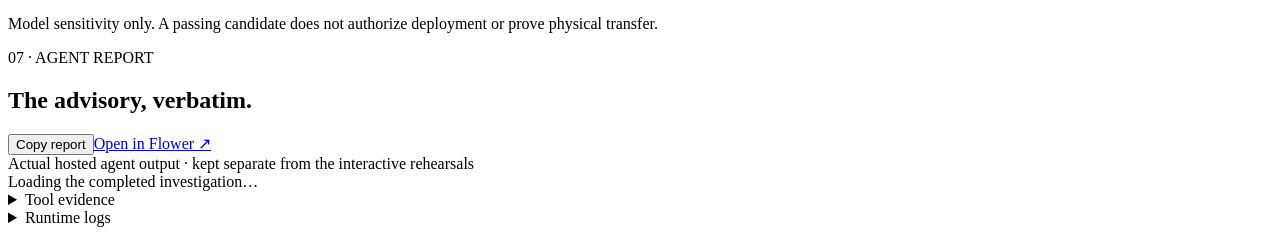
==== commit a857ab97: "Fix run submission for any account and turn the app into a deck "Run investigation" failed with "Flo" ====
--- a/flower-app/frontend/index.html
+++ b/flower-app/frontend/index.html
@@ -1,77 +1,129 @@
 <!doctype html>
 <html lang="en">
-<head><meta charset="utf-8"><meta name="viewport" content="width=device-width,initial-scale=1"><title>Fusion Investigator</title><link rel="preconnect" href="https://fonts.googleapis.com"><link rel="preconnect" href="https://fonts.gstatic.com" crossorigin><link href="https://fonts.googleapis.com/css2?family=Archivo:wght@300;400;500&family=IBM+Plex+Mono:wght@400;500&display=swap" rel="stylesheet"><link rel="stylesheet" href="/style.css"><script src="/app.js" defer></script><script src="/thermal.js" defer></script><script src="/physics.js" defer></script></head>
-<body>
-<aside class="sidebar">
-  <a class="brand" href="/" aria-label="Fusion Investigator home"><span class="brand-icon">✳</span><span>fusion<span class="brand-sub">INVESTIGATOR</span></span></a>
-  <div class="workspace"><span class="avatar">M</span><div>marykor <small>Personal workspace</small></div><span class="chevron">⌄</span></div>
-  <div class="nav-label">WORKSPACE</div>
-  <nav><a class="selected" href="#overview"><span>◉</span> Investigation</a><a href="#thermal"><span>⌘</span> Facility evidence</a><a href="#physics"><span>◐</span> Physics playground</a><a href="#validation"><span>≋</span> Toy sandbox</a><a href="#report"><span>▤</span> Agent report</a></nav>
-  <div class="sidebar-bottom"><span class="flower-mark">✿</span><div>Built on Flower<small>AgentApp harness</small></div><span class="status-dot"></span></div>
-</aside>
-<main id="overview">
-  <header><div class="breadcrumb">Workspace <span>/</span> Fusion Investigator</div><a class="quiet-link flower-link" target="_blank" rel="noopener" href="https://flower.ai/federations/marykor/personal">Open in Flower ↗</a></header>
-  <section class="intro"><div><div class="eyebrow"><span class="status-dot"></span> CROSS-FACILITY RESEARCH</div><h1>Better evidence.<br><span>Before the next experiment.</span></h1><p>Investigate heating underperformance, compare partner findings,<br class="desktop"> and challenge a candidate under model uncertainty.</p></div><div class="orbital" aria-hidden="true"><svg viewBox="0 0 290 200"><defs><radialGradient id="glow"><stop stop-color="#FF5A36" stop-opacity=".15"/><stop offset="1" stop-color="#FF5A36" stop-opacity="0"/></radialGradient></defs><ellipse cx="145" cy="100" rx="125" ry="94" fill="url(#glow)"/><g fill="none" stroke="#FF5A36"><ellipse cx="145" cy="100" rx="92" ry="41"/><ellipse cx="145" cy="100" rx="92" ry="41" transform="rotate(60 145 100)"/><ellipse cx="145" cy="100" rx="92" ry="41" transform="rotate(120 145 100)"/></g><circle cx="145" cy="100" r="8" fill="#FF5A36"/><circle cx="232" cy="86" r="4" fill="#FF5A36"/><circle cx="89" cy="161" r="4" fill="#FF5A36"/></svg><span>LOCAL ANALYSIS · SHARED EVIDENCE</span></div></section>
-  <div class="notice"><span>◈</span><p><strong>Fusion Investigator + THERMAL</strong> Synthetic reduced 1D transport · facility stewards · controlled evidence releases · separate toy validation sandbox</p><span class="tag">RESEARCH</span></div>
-  <section class="work-grid">
-    <article class="panel investigation"><div class="panel-title"><h2><span class="section-number">01</span> Ask the investigator</h2><span class="pill">Flower hosted</span></div><p class="muted">An investigator asks facility stewards for evidence; each site gateway controls disclosure.</p><form id="run-form"><label for="prompt">INVESTIGATION BRIEF</label><textarea id="prompt" maxlength="12000" required>Investigate weak thermal response at facility-a. Ask stewards for context, balance and source evidence as needed. Compare facility-b and facility-c, reject unsuitable analogies, and recommend the next independent measurement at A.</textarea><div class="form-bottom"><span>Runs in @marykor/personal<br><small>Uses your Flower account and model quota</small></span><button class="primary" id="run-button" type="submit">Run investigation <span>↗</span></button></div></form><div id="run-error" class="error" role="alert" hidden></div></article>
-    <article class="panel run-card"><div class="panel-title"><h2>Latest agent run</h2><span id="run-status" class="pill">Loading</span></div><div class="run-metric"><span id="tool-count">—</span><span>tool calls<br><small>Site discovery → diagnosis → validation</small></span></div><div class="run-detail"><span>Runtime</span><strong>Flower AgentApp</strong></div><div class="run-detail"><span>Model</span><strong>GPT-5.6 Sol</strong></div><div class="run-detail"><span>Run ID</span><a id="run-id" target="_blank" rel="noopener">—</a></div><div class="run-footer"><span class="status-dot"></span><span id="run-caption" role="status">Reading saved run…</span></div></article>
-  </section>
-  <section id="thermal">
-    <div class="section-heading"><div><div class="eyebrow">THERMAL / EVIDENCE NETWORK</div><h2>Share the evidence. Keep the uncertainty.</h2></div><span class="pill" id="thermal-mode">Local rehearsal · no LLM</span></div>
+<head><meta charset="utf-8"><meta name="viewport" content="width=device-width,initial-scale=1"><title>Fusion Investigator — Berlin 2026</title>
+<link rel="preconnect" href="https://fonts.googleapis.com"><link rel="preconnect" href="https://fonts.gstatic.com" crossorigin>
+<link href="https://fonts.googleapis.com/css2?family=Archivo:wght@300;400;500&family=IBM+Plex+Mono:wght@400;500&display=swap" rel="stylesheet">
+<link rel="stylesheet" href="/style.css">
+<script src="/deck.js" defer></script><script src="/app.js" defer></script><script src="/thermal.js" defer></script><script src="/physics.js" defer></script></head>
+<body class="deck">
+<!-- Presentation shell. Every <section class="slide"> is auto-registered by
+     deck.js in DOM order — to add a visualization slide, add a section with a
+     kicker + h2 and it appears in the deck with navigation and progress. -->
+<div class="progress" id="deck-progress"></div>
+<div class="chrome top"><span><b>TOKAMAK FEDERATION</b> — FUSION INVESTIGATOR</span><span>FLOWER HACKATHON · <b>BERLIN 2026</b></span></div>
+<div class="chrome bottom">
+  <span id="deck-counter">01 / 08</span>
+  <span class="chrome-mid"><span class="status-dot"></span> synthetic study · advisory only · no formal privacy guarantee</span>
+  <span class="nav"><button id="deck-prev" aria-label="Previous slide">←</button><button id="deck-next" aria-label="Next slide">→</button></span>
+</div>
+
+<section class="slide" id="s-title">
+  <div class="slide-inner center">
+    <div class="kicker">BERLIN 2026 · FLOWER AGENTAPP</div>
+    <h1>Shared evidence.<br>Local control.</h1>
+    <p class="lede">A weak thermal response at one tokamak. Three facilities that will share <strong>bounded findings</strong> — and nothing else. An investigator agent that must earn every release.</p>
+    <div class="orbital" aria-hidden="true"><svg viewBox="0 0 290 200"><defs><radialGradient id="glow"><stop stop-color="#FF5A36" stop-opacity=".14"/><stop offset="1" stop-color="#FF5A36" stop-opacity="0"/></radialGradient></defs><ellipse cx="145" cy="100" rx="125" ry="94" fill="url(#glow)"/><g fill="none" stroke="#FF5A36"><ellipse cx="145" cy="100" rx="92" ry="41"/><ellipse cx="145" cy="100" rx="92" ry="41" transform="rotate(60 145 100)"/><ellipse cx="145" cy="100" rx="92" ry="41" transform="rotate(120 145 100)"/></g><circle cx="145" cy="100" r="8" fill="#FF5A36"/><circle cx="232" cy="86" r="4" fill="#FF5A36"/><circle cx="89" cy="161" r="4" fill="#FF5A36"/></svg></div>
+    <p class="mono faint">→ to advance · every element ahead is live</p>
+  </div>
+</section>
+
+<section class="slide" id="s-run">
+  <div class="slide-inner">
+    <div class="kicker">01 · LIVE AGENT</div>
+    <h2>Ask the investigator.</h2>
+    <div class="work-grid">
+      <article class="panel investigation"><div class="panel-title"><h3>Investigation brief</h3><span class="pill">Flower hosted</span></div><p class="muted">An investigator asks facility stewards for evidence; each site gateway controls disclosure.</p><form id="run-form"><label for="prompt">INVESTIGATION BRIEF</label><textarea id="prompt" maxlength="12000" required>Investigate weak thermal response at facility-a. Ask stewards for context, balance and source evidence as needed. Compare facility-b and facility-c, reject unsuitable analogies, and recommend the next independent measurement at A.</textarea><div class="form-bottom"><span>Runs in <span id="run-federation">your default federation</span><br><small>Uses your Flower account and model quota</small></span><button class="primary" id="run-button" type="submit">Run investigation <span>↗</span></button></div></form><div id="run-error" class="error" role="alert" hidden></div></article>
+      <article class="panel run-card"><div class="panel-title"><h3>Latest agent run</h3><span id="run-status" class="pill">Loading</span></div><div class="run-metric"><span id="tool-count">—</span><span>tool calls<br><small>Site discovery → diagnosis → validation</small></span></div><div class="run-detail"><span>Runtime</span><strong>Flower AgentApp</strong></div><div class="run-detail"><span>Model</span><strong>GPT-5.6 Sol</strong></div><div class="run-detail"><span>Run ID</span><a id="run-id" target="_blank" rel="noopener">—</a></div><div class="run-footer"><span class="status-dot"></span><span id="run-caption" role="status">Reading saved run…</span></div></article>
+    </div>
+  </div>
+</section>
+
+<section class="slide" id="s-network">
+  <div class="slide-inner">
+    <div class="kicker">02 · THE EVIDENCE NETWORK</div>
+    <div class="heading-row"><h2>Three machines. One question.</h2><span class="pill" id="thermal-mode">Local rehearsal · no LLM</span></div>
     <div class="panel thermal-controls">
       <div><label for="thermal-source">EVIDENCE SOURCE</label><select id="thermal-source"><option value="local">Local rehearsal · no LLM</option><option value="hosted">Latest hosted agent run</option><option value="imported">Imported THERMAL report</option></select></div>
       <button class="primary" id="thermal-demo">Run local demonstration</button>
       <div><label for="thermal-file">IMPORT A RECORDED REPORT</label><input type="file" id="thermal-file" accept="application/json"></div>
-      <p class="small muted">Rehearsal calls the real release gateway with a fixed sequence. It does not invoke stewards or reset budgets. Hosted evidence appears after a merged-app run.</p>
       <div id="thermal-error" class="error" role="alert" hidden></div>
     </div>
     <div id="thermal-cards" class="site-grid thermal-cards"></div>
+    <div class="panel release-panel"><form id="release-form"><div><label for="release-site">FACILITY</label><select id="release-site"><option value="facility-a">A · requesting facility</option><option value="facility-b">B · partner facility</option><option value="facility-c">C · partner facility</option></select></div><div><label for="release-kind">EVIDENCE PRODUCT</label><select id="release-kind"><option value="context">Context · 1 unit</option><option value="balance">Balance · 2 units</option><option value="source_check">Source audit · 2 units</option><option value="raw_logs">Raw logs · prohibited</option></select></div><button type="submit" class="secondary" id="release-button">Request local release →</button></form><p class="small muted">context → balance → source audit · 5 policy units per facility and case · cached requests cost no additional units</p><p id="thermal-conclusion" class="thermal-conclusion" role="status">Release evidence to inspect what each facility permits.</p></div>
+  </div>
+</section>
+
+<section class="slide" id="s-boundary">
+  <div class="slide-inner">
+    <div class="kicker">03 · BOUNDARY DECISIONS</div>
+    <h2>What crossed. What was refused.</h2>
     <div class="thermal-grid">
-      <article class="panel"><div class="panel-title"><h2>Released radial profiles</h2><span class="pill">Coarsened summaries</span></div><p class="muted small">Normalised temperature versus normalised minor radius. Spatial profiles, not time traces.</p><svg id="thermal-chart" viewBox="0 0 560 230" role="img" aria-label="Released radial temperature profiles"></svg><p id="thermal-legend" class="small muted">No profile has been released.</p><p class="footnote">A partner's audit can suggest a measurement. It cannot establish the cause at another facility.</p></article>
-      <article class="panel"><div class="panel-title"><h2>Evidence and boundary decisions</h2><span id="thermal-progress" class="pill">0 / 0</span></div><div class="trail-controls"><button id="thermal-play" class="text-button">Play trail</button><button id="thermal-next" class="text-button">Next event</button><button id="thermal-rewind" class="text-button">Rewind view</button></div><ol id="thermal-trail"></ol></article>
+      <article class="panel"><div class="panel-title"><h3>Released radial profiles</h3><span class="pill">Coarsened summaries</span></div><p class="muted small">Normalised temperature versus normalised minor radius. Spatial profiles, not time traces.</p><svg id="thermal-chart" viewBox="0 0 560 230" role="img" aria-label="Released radial temperature profiles"></svg><p id="thermal-legend" class="small muted">No profile has been released.</p><p class="footnote">A partner's audit can suggest a measurement. It cannot establish the cause at another facility.</p></article>
+      <article class="panel"><div class="panel-title"><h3>Evidence trail</h3><span id="thermal-progress" class="pill">0 / 0</span></div><div class="trail-controls"><button id="thermal-play" class="text-button">Play trail</button><button id="thermal-next" class="text-button">Next event</button><button id="thermal-rewind" class="text-button">Rewind view</button></div><ol id="thermal-trail"></ol></article>
     </div>
-    <div class="panel release-panel"><form id="release-form"><div><label for="release-site">FACILITY</label><select id="release-site"><option value="facility-a">A · requesting facility</option><option value="facility-b">B · partner facility</option><option value="facility-c">C · partner facility</option></select></div><div><label for="release-kind">EVIDENCE PRODUCT</label><select id="release-kind"><option value="context">Context · 1 unit</option><option value="balance">Balance · 2 units</option><option value="source_check">Source audit · 2 units</option><option value="raw_logs">Raw logs · prohibited</option></select></div><button type="submit" class="secondary" id="release-button">Request local release →</button></form><p class="small muted">Manual rehearsal only · context → balance → source audit · 5 policy units per facility and case · cached requests cost no additional units · no formal privacy guarantee</p><p id="thermal-conclusion" class="thermal-conclusion" role="status">Release evidence to inspect what each facility permits.</p></div>
-  </section>
-  <section id="physics">
-    <div class="section-heading"><div><div class="eyebrow">RUN THE PHYSICS YOURSELF</div><h2>The simulation, inside the simulation.</h2></div><span class="pill">Reduced 1-D model · in-browser · not TORAX</span></div>
-    <div class="panel">
-      <div class="physics-grid">
-        <div class="controls">
-          <p class="muted">This is the same steady-state transport solve the facilities run behind their gateways — ported line for line to the browser, so the ambiguity the investigation is about can be reproduced by hand.</p>
-          <label for="physics-site">FACILITY</label>
-          <select id="physics-site"><option value="A">A · diiid_like · 2.0 T</option><option value="B">B · sparc_like · 12.2 T</option><option value="C">C · tcv_like · 1.44 T</option></select>
-          <div class="range-label"><label for="physics-power">DELIVERED HEATING</label><output id="physics-power-value" for="physics-power">1.00×</output></div>
-          <input id="physics-power" type="range" min="-3" max="0.18" step="0.01" value="0">
-          <div class="range-ticks"><span>0.1%</span><span>P_aux 1.00×</span><span>1.5×</span></div>
-          <div class="range-label"><label for="physics-assumed">ASSUMED / DELIVERED SOURCE</label><output id="physics-assumed-value" for="physics-assumed">×1.60</output></div>
-          <input id="physics-assumed" type="range" min="1" max="2" step="0.01" value="1.6">
-          <div class="range-ticks"><span>×1.00 audited</span><span>×1.60 commanded</span><span>×2.00</span></div>
-          <p class="small muted">Solid trace: this solve. Dashed: the device at nominal power. Stiff transport pins the gradient, so the profile barely moves while χ moves a lot — which is exactly why the source assumption matters.</p>
+  </div>
+</section>
+
+<section class="slide" id="physics">
+  <div class="slide-inner">
+    <div class="kicker">04 · RUN THE PHYSICS YOURSELF</div>
+    <div class="heading-row"><h2>The simulation, inside the simulation.</h2><span class="pill">Reduced 1-D model · in-browser · not TORAX</span></div>
+    <div class="physics-grid">
+      <div class="controls">
+        <p class="muted">The same steady-state transport solve the facilities run behind their gateways — ported line for line to the browser.</p>
+        <label for="physics-site">FACILITY</label>
+        <select id="physics-site"><option value="A">A · diiid_like · 2.0 T</option><option value="B">B · sparc_like · 12.2 T</option><option value="C">C · tcv_like · 1.44 T</option></select>
+        <div class="range-label"><label for="physics-power">DELIVERED HEATING</label><output id="physics-power-value" for="physics-power">1.00×</output></div>
+        <input id="physics-power" type="range" min="-3" max="0.18" step="0.01" value="0">
+        <div class="range-ticks"><span>0.1%</span><span>P_aux 1.00×</span><span>1.5×</span></div>
+        <div class="range-label"><label for="physics-assumed">ASSUMED / DELIVERED SOURCE</label><output id="physics-assumed-value" for="physics-assumed">×1.60</output></div>
+        <input id="physics-assumed" type="range" min="1" max="2" step="0.01" value="1.6">
+        <div class="range-ticks"><span>×1.00 audited</span><span>×1.60 commanded</span><span>×2.00</span></div>
+        <p class="small muted">Stiff transport pins the gradient: the profile barely moves while χ moves a lot — which is exactly why the source assumption matters.</p>
+      </div>
+      <div class="chart-area">
+        <div class="chart-header"><span>Solved T<sub>e</sub>(r) <small>steady-state power balance · bisection per cell</small></span><div class="legend"><span class="candidate-key"></span>This solve<span class="baseline-key"></span>Nominal</div></div>
+        <svg id="physics-chart" viewBox="0 0 560 230" role="img" aria-label="Solved radial temperature profile"></svg>
+        <div class="physics-readouts">
+          <div><strong id="physics-taxis">—</strong><small>CORE T_e</small></div>
+          <div><strong id="physics-chi">—</strong><small>TRUE χ (median)</small></div>
+          <div><strong id="physics-apparent">—</strong><small>APPARENT χ</small></div>
         </div>
-        <div class="chart-area">
-          <div class="chart-header"><span>Solved T<sub>e</sub>(r) <small>steady-state power balance · bisection per cell</small></span><div class="legend"><span class="candidate-key"></span>This solve<span class="baseline-key"></span>Nominal</div></div>
-          <svg id="physics-chart" viewBox="0 0 560 230" role="img" aria-label="Solved radial temperature profile"></svg>
-          <div class="physics-readouts">
-            <div><strong id="physics-taxis">—</strong><small>CORE T_e</small></div>
-            <div><strong id="physics-chi">—</strong><small>TRUE χ (median)</small></div>
-            <div><strong id="physics-apparent">—</strong><small>APPARENT χ</small></div>
-          </div>
-          <div id="physics-verdict" class="physics-verdict" role="status">Adjust the sliders to reproduce the investigation.</div>
-          <div id="physics-device" class="physics-device"></div>
-        </div>
+        <div id="physics-verdict" class="physics-verdict" role="status">Adjust the sliders to reproduce the investigation.</div>
+        <div id="physics-device" class="physics-device"></div>
       </div>
-      <div class="twin-panel">
-        <div class="panel-title"><h2>Digital twin</h2><button id="twin-load" class="text-button">Load 3D reactor assembly →</button></div>
-        <iframe id="twin-frame" title="Interactive 3D tokamak assembly" hidden loading="lazy"></iframe>
-        <p class="twin-note">WebGL assembly of the selected machine — plasma core, vacuum vessel cutaway, TF coils, central solenoid. Generated from the same registry parameters as the transport solve.</p>
-      </div>
-      <p class="footnote">Reduced model, stated plainly: cylindrical, electron channel only, no equilibrium, no pedestal physics, illustrative constants. TORAX-generated fixtures replace it wherever they are committed.</p>
     </div>
-  </section>
-  <section id="partners"><div class="section-heading"><div><div class="eyebrow">SEPARATE TOY SANDBOX</div><h2>Explore a simple heating controller.</h2></div><span class="muted small">These demo-a/b/c cases are independent of the THERMAL facilities above.</span></div><div id="site-cards" class="site-grid"><p>Loading toy evidence…</p></div></section>
-  <section class="panel validation" id="validation"><div class="panel-title"><h2><span class="section-number">02</span> Challenge the candidate</h2><span class="pill">Interactive · no LLM</span></div><div class="validation-grid"><div class="controls"><p class="muted">Run the actual toy validation tool. Compare against baseline across three parameter perturbations.</p><label for="site-select">REQUESTING SITE</label><select id="site-select"><option value="demo-a">Demo A · requesting facility</option><option value="demo-b">Demo B · partner facility</option><option value="demo-c">Demo C · partner facility</option></select><div class="range-label"><label for="power">HEATING POWER SCALE</label><output id="power-value" for="power">1.43×</output></div><input id="power" type="range" min="0.5" max="1.5" step="0.01" value="1.43"><div class="range-ticks"><span>0.50×</span><span>Baseline 1.00×</span><span>1.50×</span></div><button id="validate-button" class="secondary">Validate candidate →</button><p class="small muted">6 toy rollouts · 60 steps each · 0 physical shots</p><div id="validation-error" class="error" role="alert" hidden></div></div><div class="chart-area"><div class="chart-header"><span>Mean tracking error <small>↓ lower is better</small></span><div class="legend"><span class="baseline-key"></span>Baseline<span class="candidate-key"></span>Candidate</div></div><svg id="chart" viewBox="0 0 570 215" role="img" aria-label="Tracking error by model uncertainty scenario"></svg><div class="chart-labels"><span>Lower effectiveness</span><span>Fitted model</span><span>Higher effectiveness</span></div><div id="verdict" class="verdict" role="status">Computing validation…</div></div></div><p class="footnote">Model sensitivity only. A passing candidate does not authorize deployment or prove physical transfer.</p></section>
-  <section id="report" class="panel report-panel"><div class="panel-title"><h2><span class="section-number">03</span> Agent investigation report</h2><div class="report-actions"><button id="copy-report" class="text-button">Copy report</button><a class="quiet-link flower-link" target="_blank" rel="noopener" href="https://flower.ai/federations/marykor/personal">View run ↗</a></div></div><div class="report-meta"><span class="status-dot"></span> Actual hosted agent output <span>·</span> Kept separate from the interactive sandbox above</div><div id="report-text" class="report-text">Loading the completed investigation…</div><details><summary>Tool evidence <span id="audit-count"></span></summary><div id="audit"></div></details><details><summary>Runtime logs</summary><pre id="logs"></pre></details></section>
-  <footer><span>✳ Fusion Investigator</span><span>Between experiments. Across facilities.</span><span>Research prototype</span></footer>
-</main>
+  </div>
+</section>
+
+<section class="slide" id="s-twin">
+  <div class="slide-inner">
+    <div class="kicker">05 · DIGITAL TWIN</div>
+    <div class="heading-row"><h2>The machine itself.</h2><button id="twin-load" class="text-button">Load 3D reactor assembly →</button></div>
+    <iframe id="twin-frame" class="twin-full" title="Interactive 3D tokamak assembly" hidden loading="lazy"></iframe>
+    <p class="twin-note">WebGL assembly of the facility selected on the physics slide — plasma core, vacuum vessel cutaway, TF coils, central solenoid. Generated from the same registry parameters as the transport solve.</p>
+  </div>
+</section>
+
+<section class="slide" id="s-sandbox">
+  <div class="slide-inner">
+    <div class="kicker">06 · SEPARATE TOY SANDBOX</div>
+    <div class="heading-row"><h2>Challenge a candidate.</h2><span class="muted small">demo-a/b/c are independent of the THERMAL facilities</span></div>
+    <div id="site-cards" class="site-grid"><p>Loading toy evidence…</p></div>
+    <div class="panel validation"><div class="validation-grid"><div class="controls"><p class="muted">Run the actual toy validation tool against baseline across three parameter perturbations.</p><label for="site-select">REQUESTING SITE</label><select id="site-select"><option value="demo-a">Demo A · requesting facility</option><option value="demo-b">Demo B · partner facility</option><option value="demo-c">Demo C · partner facility</option></select><div class="range-label"><label for="power">HEATING POWER SCALE</label><output id="power-value" for="power">1.43×</output></div><input id="power" type="range" min="0.5" max="1.5" step="0.01" value="1.43"><div class="range-ticks"><span>0.50×</span><span>Baseline 1.00×</span><span>1.50×</span></div><button id="validate-button" class="secondary">Validate candidate →</button><p class="small muted">6 toy rollouts · 60 steps each · 0 physical shots</p><div id="validation-error" class="error" role="alert" hidden></div></div><div class="chart-area"><div class="chart-header"><span>Mean tracking error <small>↓ lower is better</small></span><div class="legend"><span class="baseline-key"></span>Baseline<span class="candidate-key"></span>Candidate</div></div><svg id="chart" viewBox="0 0 570 215" role="img" aria-label="Tracking error by model uncertainty scenario"></svg><div class="chart-labels"><span>Lower effectiveness</span><span>Fitted model</span><span>Higher effectiveness</span></div><div id="verdict" class="verdict" role="status">Computing validation…</div></div></div><p class="footnote">Model sensitivity only. A passing candidate does not authorize deployment or prove physical transfer.</p></div>
+  </div>
+</section>
+
+<section class="slide" id="s-report">
+  <div class="slide-inner">
+    <div class="kicker">07 · AGENT REPORT</div>
+    <div class="heading-row"><h2>The advisory, verbatim.</h2><div class="report-actions"><button id="copy-report" class="text-button">Copy report</button><a class="quiet-link" id="flower-link" target="_blank" rel="noopener" href="https://flower.ai">Open in Flower ↗</a></div></div>
+    <div class="report-meta"><span class="status-dot"></span> Actual hosted agent output <span>·</span> kept separate from the interactive rehearsals</div>
+    <div class="report-scroll">
+      <div id="report-text" class="report-text">Loading the completed investigation…</div>
+      <details><summary>Tool evidence <span id="audit-count"></span></summary><div id="audit"></div></details>
+      <details><summary>Runtime logs</summary><pre id="logs"></pre></details>
+    </div>
+  </div>
+</section>
 </body></html>
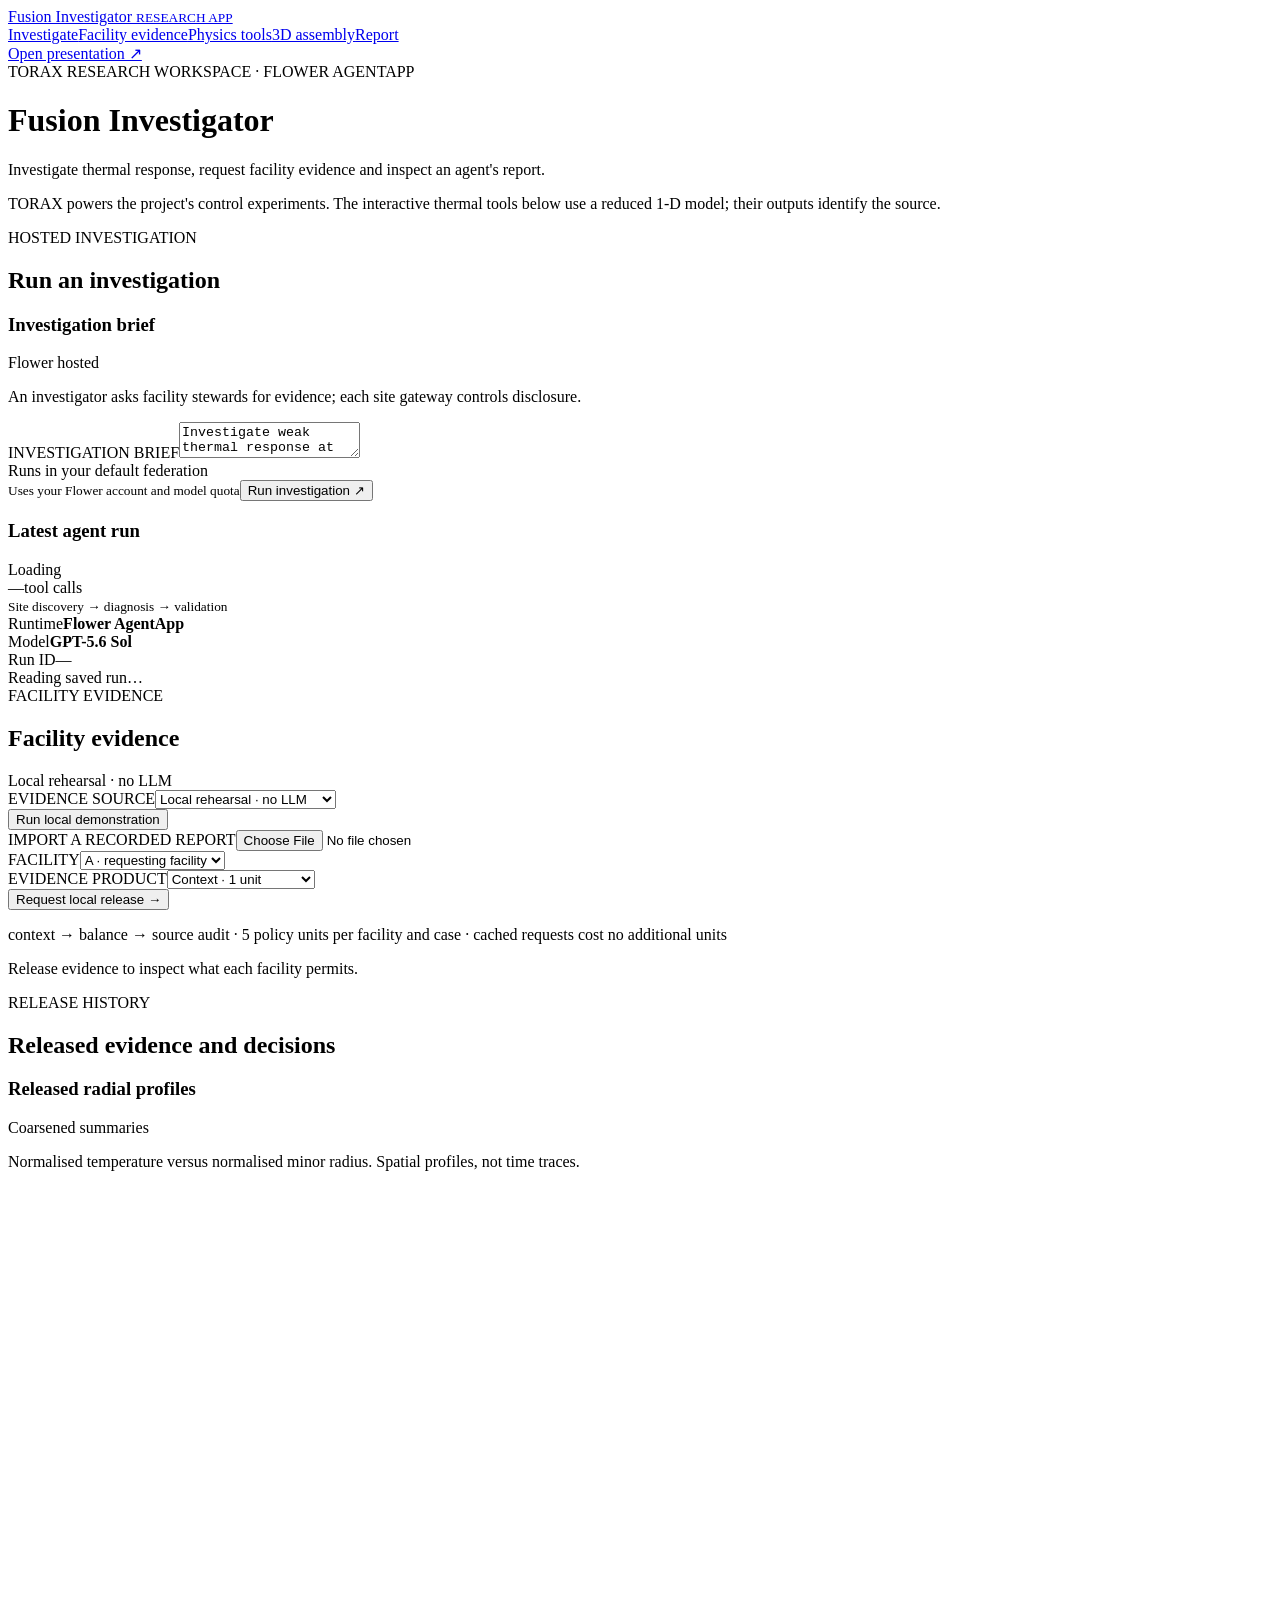
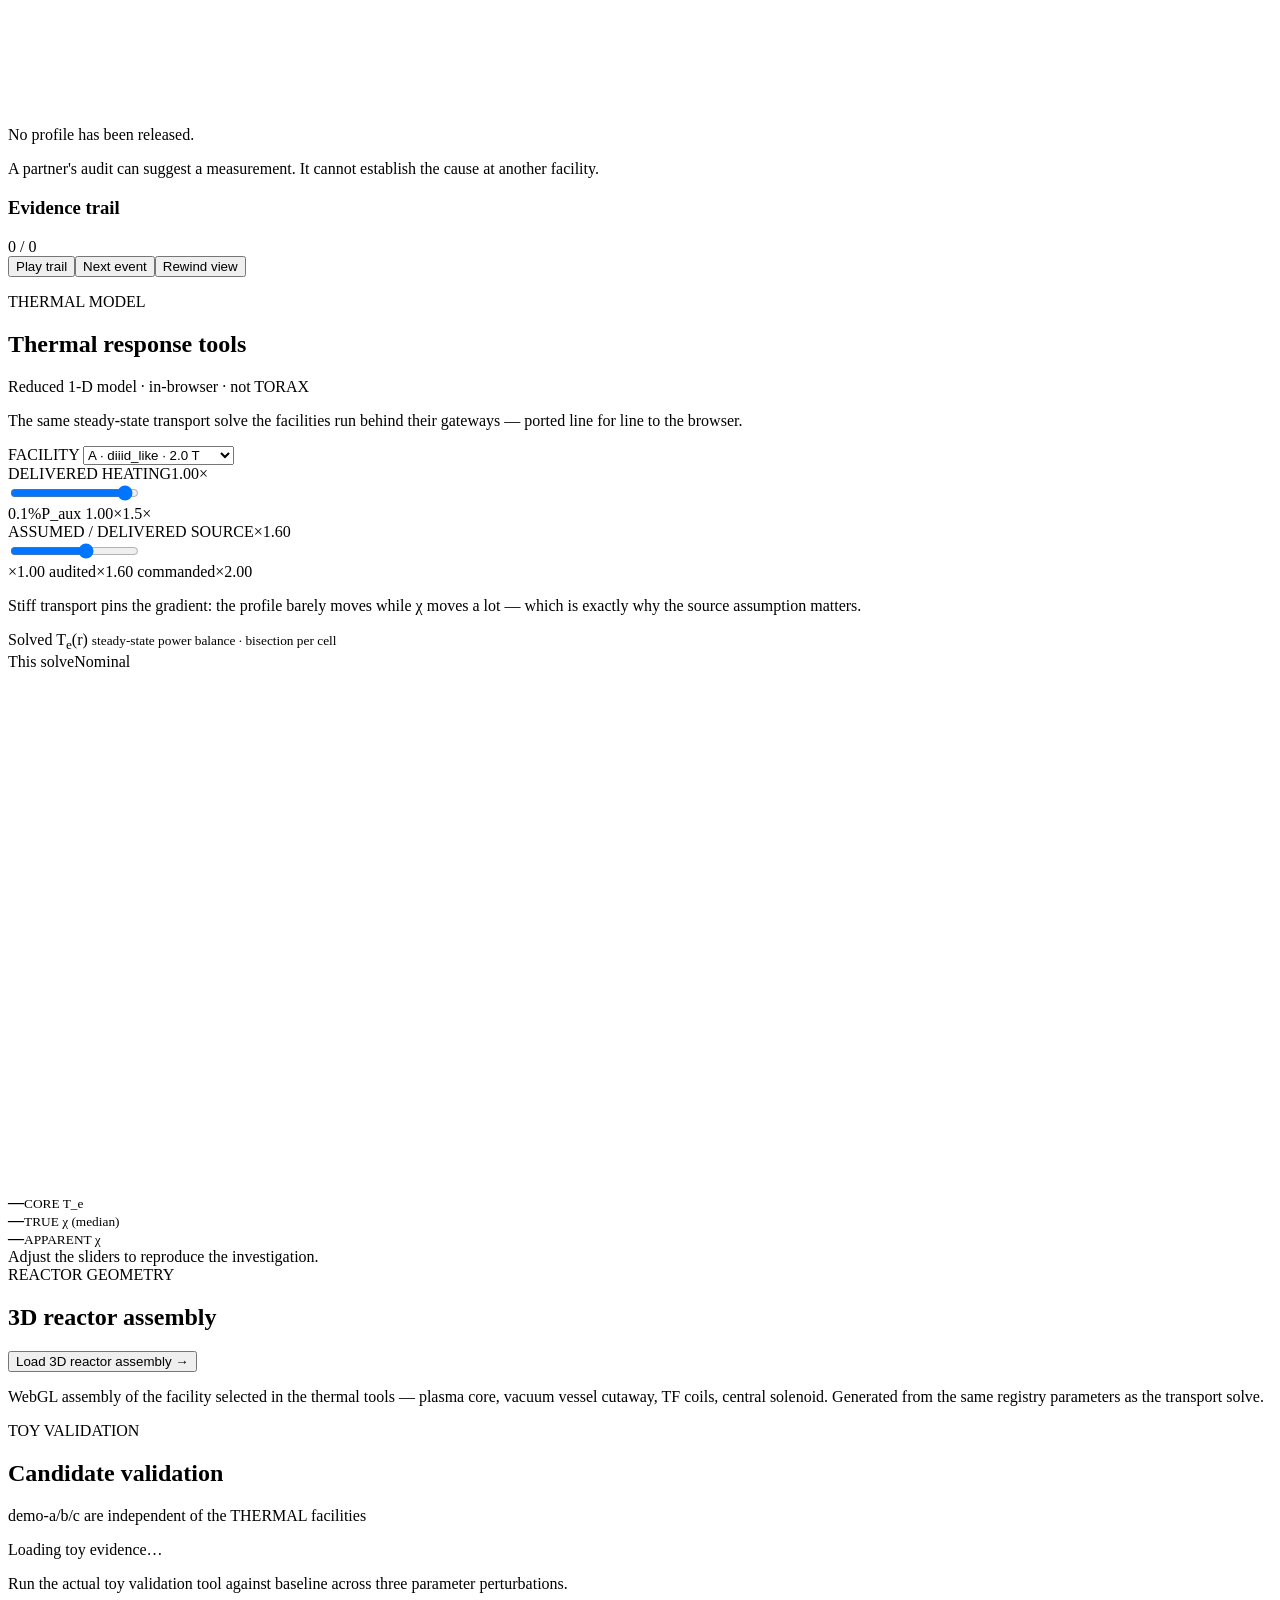
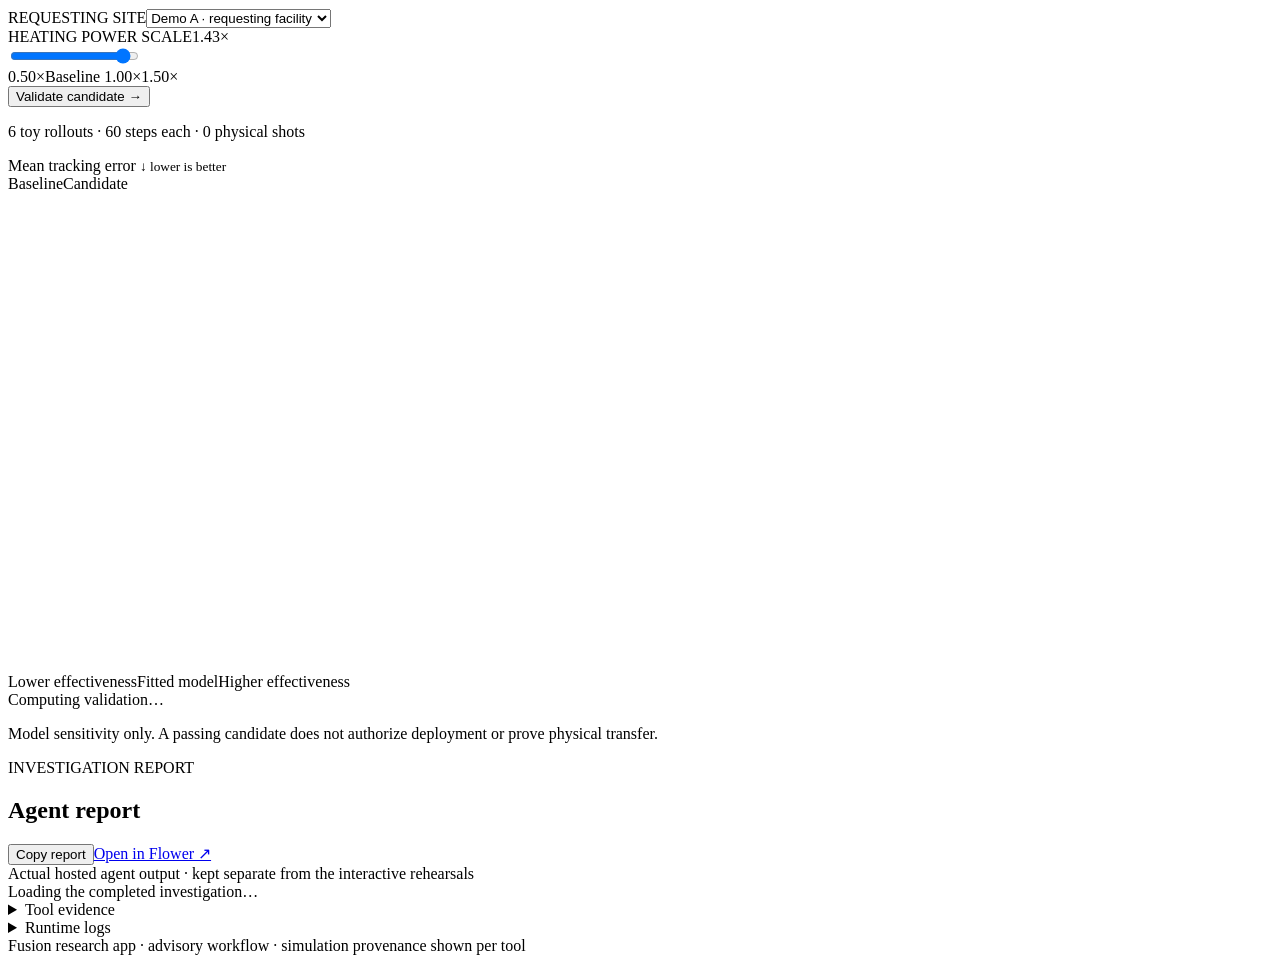
==== commit 509c7d19: "Separate research app from presentation and include 3D atlas" ====
--- a/flower-app/frontend/index.html
+++ b/flower-app/frontend/index.html
@@ -1,36 +1,19 @@
 <!doctype html>
 <html lang="en">
-<head><meta charset="utf-8"><meta name="viewport" content="width=device-width,initial-scale=1"><title>Fusion Investigator — Berlin 2026</title>
+<head><meta charset="utf-8"><meta name="viewport" content="width=device-width,initial-scale=1"><title>Fusion Investigator | Research app</title>
 <link rel="preconnect" href="https://fonts.googleapis.com"><link rel="preconnect" href="https://fonts.gstatic.com" crossorigin>
 <link href="https://fonts.googleapis.com/css2?family=Archivo:wght@300;400;500&family=IBM+Plex+Mono:wght@400;500&display=swap" rel="stylesheet">
 <link rel="stylesheet" href="/style.css">
-<script src="/deck.js" defer></script><script src="/app.js" defer></script><script src="/thermal.js" defer></script><script src="/physics.js" defer></script></head>
-<body class="deck">
-<!-- Presentation shell. Every <section class="slide"> is auto-registered by
-     deck.js in DOM order — to add a visualization slide, add a section with a
-     kicker + h2 and it appears in the deck with navigation and progress. -->
-<div class="progress" id="deck-progress"></div>
-<div class="chrome top"><span><b>TOKAMAK FEDERATION</b> — FUSION INVESTIGATOR</span><span>FLOWER HACKATHON · <b>BERLIN 2026</b></span></div>
-<div class="chrome bottom">
-  <span id="deck-counter">01 / 08</span>
-  <span class="chrome-mid"><span class="status-dot"></span> synthetic study · advisory only · no formal privacy guarantee</span>
-  <span class="nav"><button id="deck-prev" aria-label="Previous slide">←</button><button id="deck-next" aria-label="Next slide">→</button></span>
-</div>
-
-<section class="slide" id="s-title">
-  <div class="slide-inner center">
-    <div class="kicker">BERLIN 2026 · FLOWER AGENTAPP</div>
-    <h1>Shared evidence.<br>Local control.</h1>
-    <p class="lede">A weak thermal response at one tokamak. Three facilities that will share <strong>bounded findings</strong> — and nothing else. An investigator agent that must earn every release.</p>
-    <div class="orbital" aria-hidden="true"><svg viewBox="0 0 290 200"><defs><radialGradient id="glow"><stop stop-color="#FF5A36" stop-opacity=".14"/><stop offset="1" stop-color="#FF5A36" stop-opacity="0"/></radialGradient></defs><ellipse cx="145" cy="100" rx="125" ry="94" fill="url(#glow)"/><g fill="none" stroke="#FF5A36"><ellipse cx="145" cy="100" rx="92" ry="41"/><ellipse cx="145" cy="100" rx="92" ry="41" transform="rotate(60 145 100)"/><ellipse cx="145" cy="100" rx="92" ry="41" transform="rotate(120 145 100)"/></g><circle cx="145" cy="100" r="8" fill="#FF5A36"/><circle cx="232" cy="86" r="4" fill="#FF5A36"/><circle cx="89" cy="161" r="4" fill="#FF5A36"/></svg></div>
-    <p class="mono faint">→ to advance · every element ahead is live</p>
-  </div>
-</section>
-
-<section class="slide" id="s-run">
-  <div class="slide-inner">
-    <div class="kicker">01 · LIVE AGENT</div>
-    <h2>Ask the investigator.</h2>
+<script src="/app.js" defer></script><script src="/thermal.js" defer></script><script src="/physics.js" defer></script></head>
+<body class="application">
+<header class="app-header"><a class="app-brand" href="#investigate">Fusion Investigator <small>RESEARCH APP</small></a>
+<nav aria-label="App sections"><a href="#investigate">Investigate</a><a href="#thermal">Facility evidence</a><a href="#physics">Physics tools</a><a href="#assembly">3D assembly</a><a href="#report">Report</a></nav>
+<a class="presentation-link" href="http://127.0.0.1:8788/" target="_blank" rel="noopener">Open presentation ↗</a></header>
+<main class="app-main"><div class="app-intro"><div class="kicker">TORAX RESEARCH WORKSPACE · FLOWER AGENTAPP</div><h1>Fusion Investigator</h1><p>Investigate thermal response, request facility evidence and inspect an agent's report.</p><p class="muted">TORAX powers the project's control experiments. The interactive thermal tools below use a reduced 1-D model; their outputs identify the source.</p></div>
+<section class="app-section" id="investigate">
+  <div class="section-content">
+    <div class="kicker">HOSTED INVESTIGATION</div>
+    <h2>Run an investigation</h2>
     <div class="work-grid">
       <article class="panel investigation"><div class="panel-title"><h3>Investigation brief</h3><span class="pill">Flower hosted</span></div><p class="muted">An investigator asks facility stewards for evidence; each site gateway controls disclosure.</p><form id="run-form"><label for="prompt">INVESTIGATION BRIEF</label><textarea id="prompt" maxlength="12000" required>Investigate weak thermal response at facility-a. Ask stewards for context, balance and source evidence as needed. Compare facility-b and facility-c, reject unsuitable analogies, and recommend the next independent measurement at A.</textarea><div class="form-bottom"><span>Runs in <span id="run-federation">your default federation</span><br><small>Uses your Flower account and model quota</small></span><button class="primary" id="run-button" type="submit">Run investigation <span>↗</span></button></div></form><div id="run-error" class="error" role="alert" hidden></div></article>
       <article class="panel run-card"><div class="panel-title"><h3>Latest agent run</h3><span id="run-status" class="pill">Loading</span></div><div class="run-metric"><span id="tool-count">—</span><span>tool calls<br><small>Site discovery → diagnosis → validation</small></span></div><div class="run-detail"><span>Runtime</span><strong>Flower AgentApp</strong></div><div class="run-detail"><span>Model</span><strong>GPT-5.6 Sol</strong></div><div class="run-detail"><span>Run ID</span><a id="run-id" target="_blank" rel="noopener">—</a></div><div class="run-footer"><span class="status-dot"></span><span id="run-caption" role="status">Reading saved run…</span></div></article>
@@ -38,10 +21,10 @@
   </div>
 </section>
 
-<section class="slide" id="s-network">
-  <div class="slide-inner">
-    <div class="kicker">02 · THE EVIDENCE NETWORK</div>
-    <div class="heading-row"><h2>Three machines. One question.</h2><span class="pill" id="thermal-mode">Local rehearsal · no LLM</span></div>
+<section class="app-section" id="thermal">
+  <div class="section-content">
+    <div class="kicker">FACILITY EVIDENCE</div>
+    <div class="heading-row"><h2>Facility evidence</h2><span class="pill" id="thermal-mode">Local rehearsal · no LLM</span></div>
     <div class="panel thermal-controls">
       <div><label for="thermal-source">EVIDENCE SOURCE</label><select id="thermal-source"><option value="local">Local rehearsal · no LLM</option><option value="hosted">Latest hosted agent run</option><option value="imported">Imported THERMAL report</option></select></div>
       <button class="primary" id="thermal-demo">Run local demonstration</button>
@@ -53,10 +36,10 @@
   </div>
 </section>
 
-<section class="slide" id="s-boundary">
-  <div class="slide-inner">
-    <div class="kicker">03 · BOUNDARY DECISIONS</div>
-    <h2>What crossed. What was refused.</h2>
+<section class="app-section" id="evidence-trail">
+  <div class="section-content">
+    <div class="kicker">RELEASE HISTORY</div>
+    <h2>Released evidence and decisions</h2>
     <div class="thermal-grid">
       <article class="panel"><div class="panel-title"><h3>Released radial profiles</h3><span class="pill">Coarsened summaries</span></div><p class="muted small">Normalised temperature versus normalised minor radius. Spatial profiles, not time traces.</p><svg id="thermal-chart" viewBox="0 0 560 230" role="img" aria-label="Released radial temperature profiles"></svg><p id="thermal-legend" class="small muted">No profile has been released.</p><p class="footnote">A partner's audit can suggest a measurement. It cannot establish the cause at another facility.</p></article>
       <article class="panel"><div class="panel-title"><h3>Evidence trail</h3><span id="thermal-progress" class="pill">0 / 0</span></div><div class="trail-controls"><button id="thermal-play" class="text-button">Play trail</button><button id="thermal-next" class="text-button">Next event</button><button id="thermal-rewind" class="text-button">Rewind view</button></div><ol id="thermal-trail"></ol></article>
@@ -64,10 +47,10 @@
   </div>
 </section>
 
-<section class="slide" id="physics">
-  <div class="slide-inner">
-    <div class="kicker">04 · RUN THE PHYSICS YOURSELF</div>
-    <div class="heading-row"><h2>The simulation, inside the simulation.</h2><span class="pill">Reduced 1-D model · in-browser · not TORAX</span></div>
+<section class="app-section" id="physics">
+  <div class="section-content">
+    <div class="kicker">THERMAL MODEL</div>
+    <div class="heading-row"><h2>Thermal response tools</h2><span class="pill">Reduced 1-D model · in-browser · not TORAX</span></div>
     <div class="physics-grid">
       <div class="controls">
         <p class="muted">The same steady-state transport solve the facilities run behind their gateways — ported line for line to the browser.</p>
@@ -96,28 +79,28 @@
   </div>
 </section>
 
-<section class="slide" id="s-twin">
-  <div class="slide-inner">
-    <div class="kicker">05 · DIGITAL TWIN</div>
-    <div class="heading-row"><h2>The machine itself.</h2><button id="twin-load" class="text-button">Load 3D reactor assembly →</button></div>
+<section class="app-section" id="assembly">
+  <div class="section-content">
+    <div class="kicker">REACTOR GEOMETRY</div>
+    <div class="heading-row"><h2>3D reactor assembly</h2><button id="twin-load" class="text-button">Load 3D reactor assembly →</button></div>
     <iframe id="twin-frame" class="twin-full" title="Interactive 3D tokamak assembly" hidden loading="lazy"></iframe>
-    <p class="twin-note">WebGL assembly of the facility selected on the physics slide — plasma core, vacuum vessel cutaway, TF coils, central solenoid. Generated from the same registry parameters as the transport solve.</p>
+    <p class="twin-note">WebGL assembly of the facility selected in the thermal tools — plasma core, vacuum vessel cutaway, TF coils, central solenoid. Generated from the same registry parameters as the transport solve.</p>
   </div>
 </section>
 
-<section class="slide" id="s-sandbox">
-  <div class="slide-inner">
-    <div class="kicker">06 · SEPARATE TOY SANDBOX</div>
-    <div class="heading-row"><h2>Challenge a candidate.</h2><span class="muted small">demo-a/b/c are independent of the THERMAL facilities</span></div>
+<section class="app-section" id="sandbox">
+  <div class="section-content">
+    <div class="kicker">TOY VALIDATION</div>
+    <div class="heading-row"><h2>Candidate validation</h2><span class="muted small">demo-a/b/c are independent of the THERMAL facilities</span></div>
     <div id="site-cards" class="site-grid"><p>Loading toy evidence…</p></div>
     <div class="panel validation"><div class="validation-grid"><div class="controls"><p class="muted">Run the actual toy validation tool against baseline across three parameter perturbations.</p><label for="site-select">REQUESTING SITE</label><select id="site-select"><option value="demo-a">Demo A · requesting facility</option><option value="demo-b">Demo B · partner facility</option><option value="demo-c">Demo C · partner facility</option></select><div class="range-label"><label for="power">HEATING POWER SCALE</label><output id="power-value" for="power">1.43×</output></div><input id="power" type="range" min="0.5" max="1.5" step="0.01" value="1.43"><div class="range-ticks"><span>0.50×</span><span>Baseline 1.00×</span><span>1.50×</span></div><button id="validate-button" class="secondary">Validate candidate →</button><p class="small muted">6 toy rollouts · 60 steps each · 0 physical shots</p><div id="validation-error" class="error" role="alert" hidden></div></div><div class="chart-area"><div class="chart-header"><span>Mean tracking error <small>↓ lower is better</small></span><div class="legend"><span class="baseline-key"></span>Baseline<span class="candidate-key"></span>Candidate</div></div><svg id="chart" viewBox="0 0 570 215" role="img" aria-label="Tracking error by model uncertainty scenario"></svg><div class="chart-labels"><span>Lower effectiveness</span><span>Fitted model</span><span>Higher effectiveness</span></div><div id="verdict" class="verdict" role="status">Computing validation…</div></div></div><p class="footnote">Model sensitivity only. A passing candidate does not authorize deployment or prove physical transfer.</p></div>
   </div>
 </section>
 
-<section class="slide" id="s-report">
-  <div class="slide-inner">
-    <div class="kicker">07 · AGENT REPORT</div>
-    <div class="heading-row"><h2>The advisory, verbatim.</h2><div class="report-actions"><button id="copy-report" class="text-button">Copy report</button><a class="quiet-link" id="flower-link" target="_blank" rel="noopener" href="https://flower.ai">Open in Flower ↗</a></div></div>
+<section class="app-section" id="report">
+  <div class="section-content">
+    <div class="kicker">INVESTIGATION REPORT</div>
+    <div class="heading-row"><h2>Agent report</h2><div class="report-actions"><button id="copy-report" class="text-button">Copy report</button><a class="quiet-link" id="flower-link" target="_blank" rel="noopener" href="https://flower.ai">Open in Flower ↗</a></div></div>
     <div class="report-meta"><span class="status-dot"></span> Actual hosted agent output <span>·</span> kept separate from the interactive rehearsals</div>
     <div class="report-scroll">
       <div id="report-text" class="report-text">Loading the completed investigation…</div>
@@ -126,4 +109,4 @@
     </div>
   </div>
 </section>
-</body></html>
+</main><footer class="app-footer">Fusion research app · advisory workflow · simulation provenance shown per tool</footer></body></html>
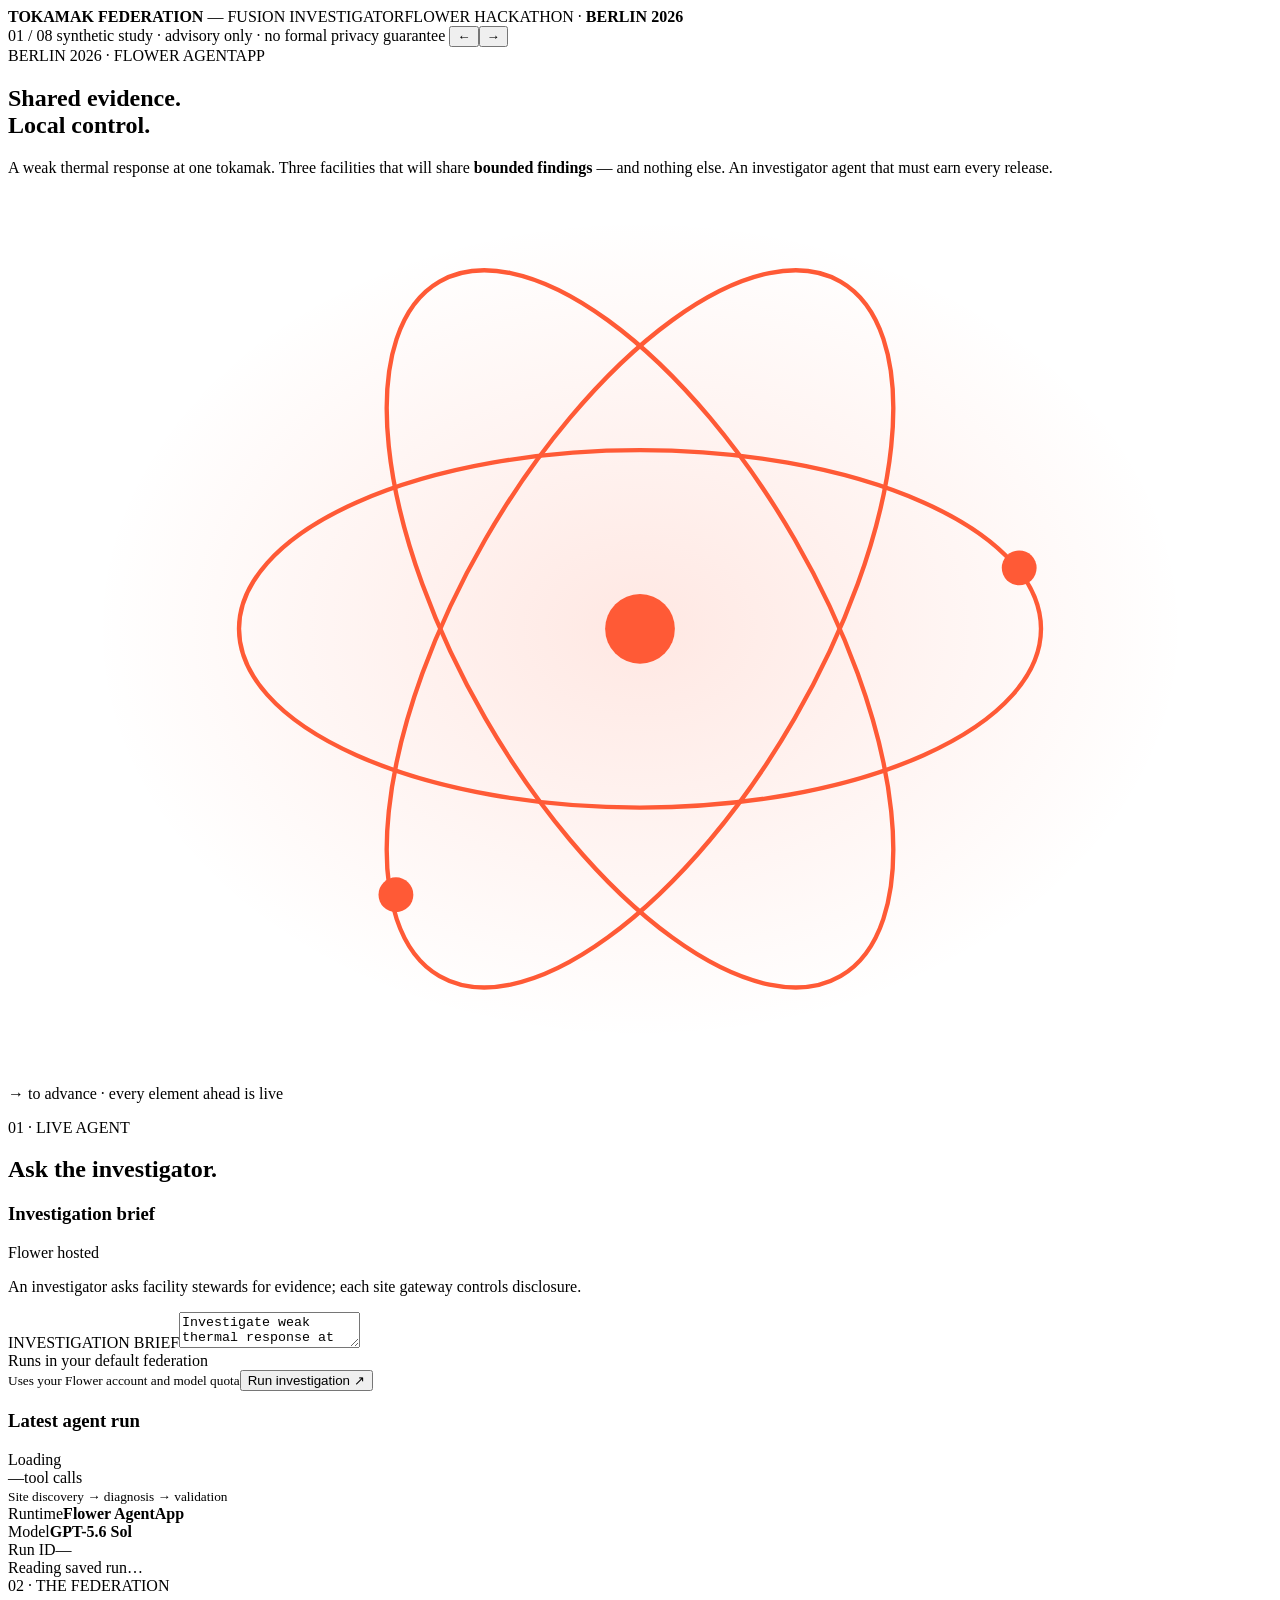
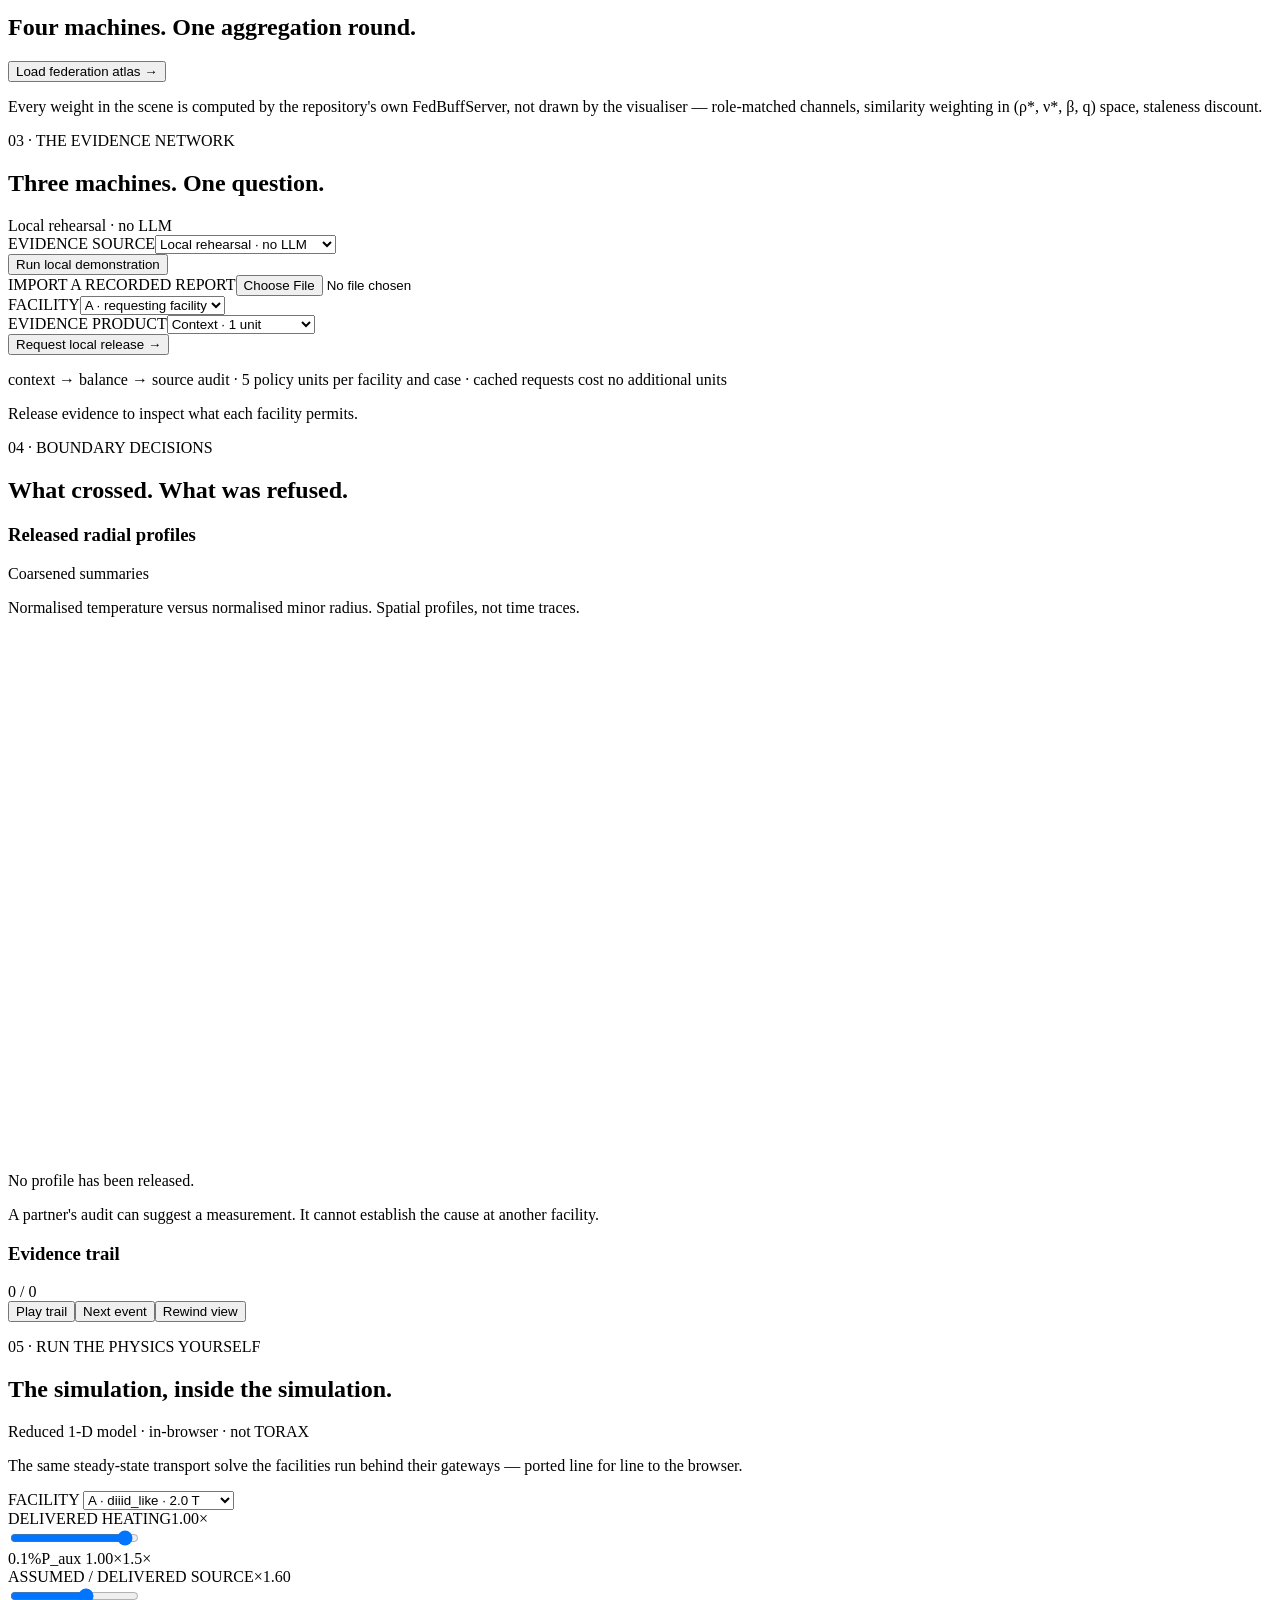
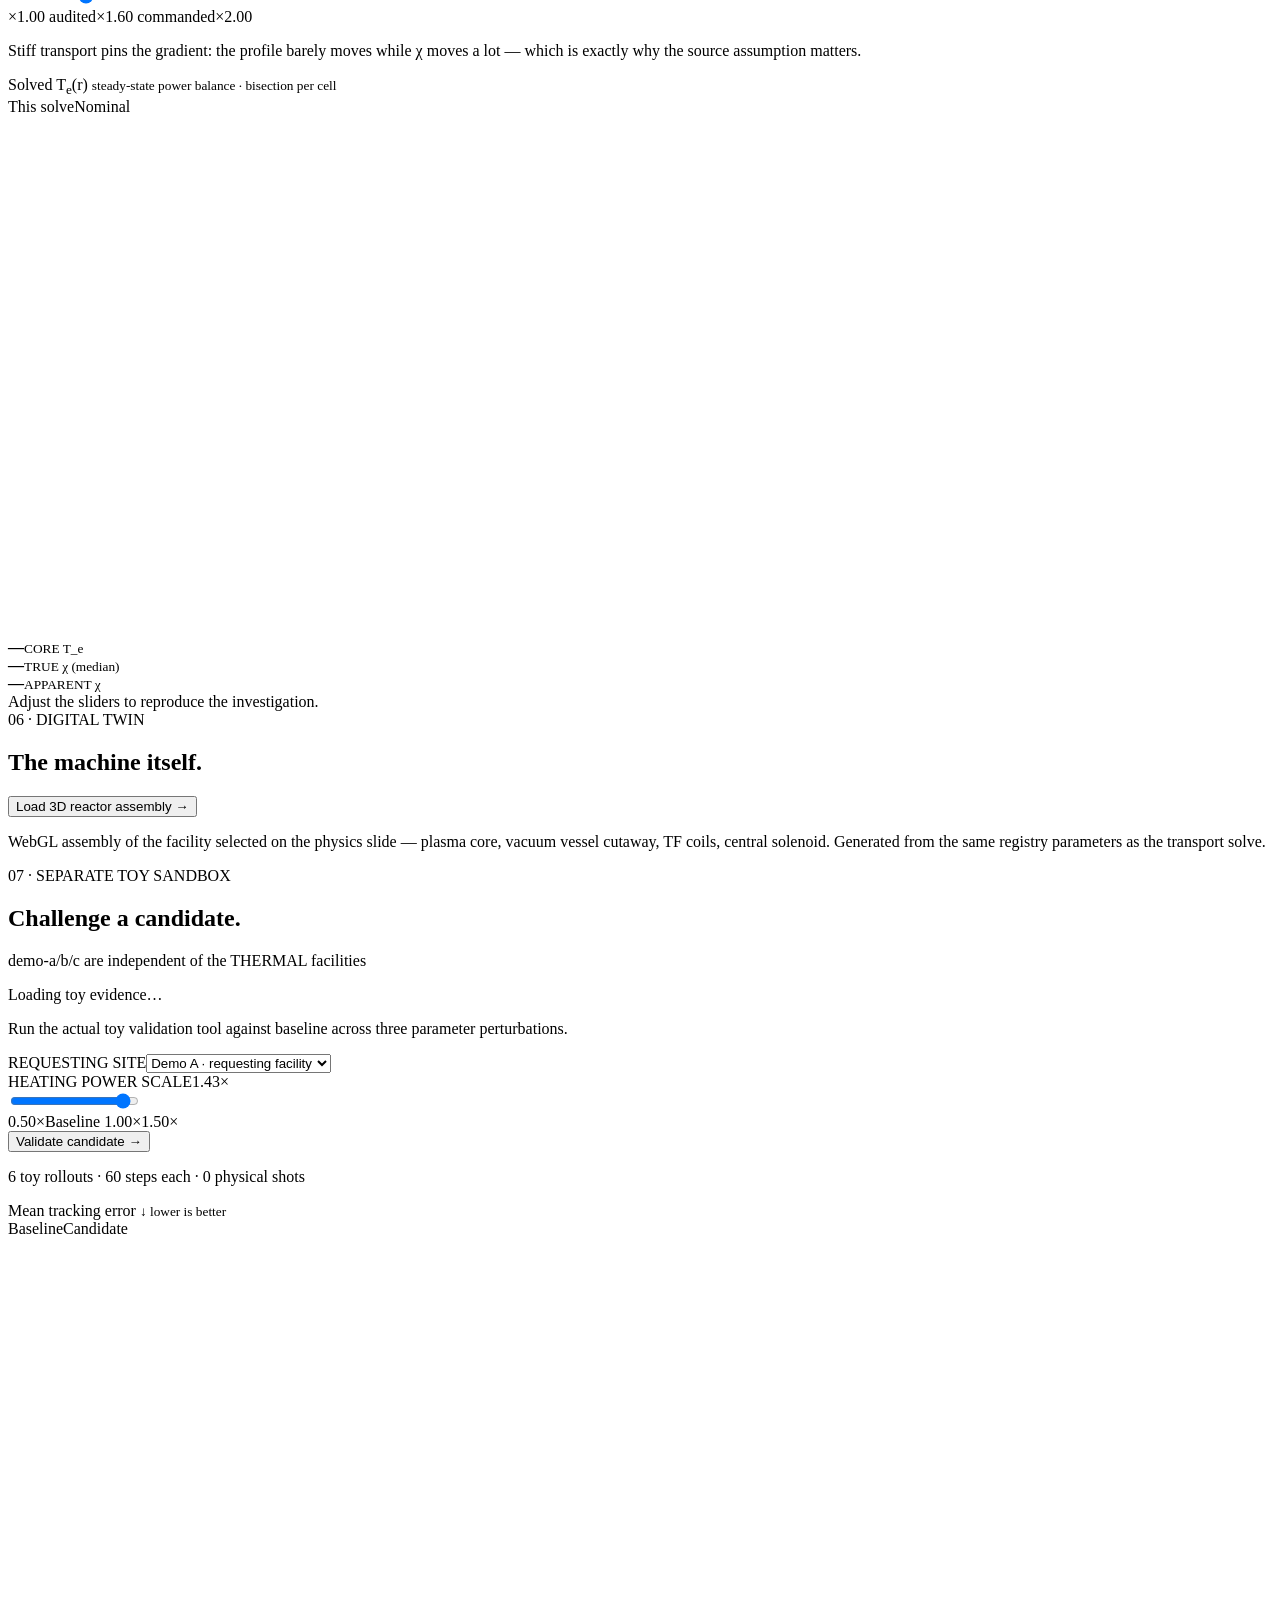
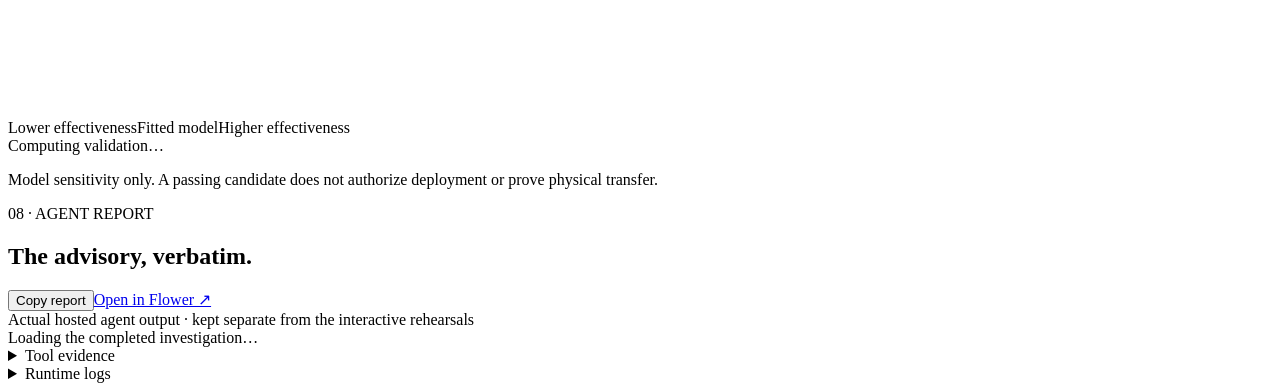
==== commit 96e86a1d: "Put the federation atlas in the deck and prepare Hub publishing The atlas landed as a separate Strea" ====
--- a/flower-app/frontend/index.html
+++ b/flower-app/frontend/index.html
@@ -1,19 +1,36 @@
 <!doctype html>
 <html lang="en">
-<head><meta charset="utf-8"><meta name="viewport" content="width=device-width,initial-scale=1"><title>Fusion Investigator | Research app</title>
+<head><meta charset="utf-8"><meta name="viewport" content="width=device-width,initial-scale=1"><title>Fusion Investigator — Berlin 2026</title>
 <link rel="preconnect" href="https://fonts.googleapis.com"><link rel="preconnect" href="https://fonts.gstatic.com" crossorigin>
 <link href="https://fonts.googleapis.com/css2?family=Archivo:wght@300;400;500&family=IBM+Plex+Mono:wght@400;500&display=swap" rel="stylesheet">
 <link rel="stylesheet" href="/style.css">
-<script src="/app.js" defer></script><script src="/thermal.js" defer></script><script src="/physics.js" defer></script></head>
-<body class="application">
-<header class="app-header"><a class="app-brand" href="#investigate">Fusion Investigator <small>RESEARCH APP</small></a>
-<nav aria-label="App sections"><a href="#investigate">Investigate</a><a href="#thermal">Facility evidence</a><a href="#physics">Physics tools</a><a href="#assembly">3D assembly</a><a href="#report">Report</a></nav>
-<a class="presentation-link" href="http://127.0.0.1:8788/" target="_blank" rel="noopener">Open presentation ↗</a></header>
-<main class="app-main"><div class="app-intro"><div class="kicker">TORAX RESEARCH WORKSPACE · FLOWER AGENTAPP</div><h1>Fusion Investigator</h1><p>Investigate thermal response, request facility evidence and inspect an agent's report.</p><p class="muted">TORAX powers the project's control experiments. The interactive thermal tools below use a reduced 1-D model; their outputs identify the source.</p></div>
-<section class="app-section" id="investigate">
-  <div class="section-content">
-    <div class="kicker">HOSTED INVESTIGATION</div>
-    <h2>Run an investigation</h2>
+<script src="/deck.js" defer></script><script src="/app.js" defer></script><script src="/thermal.js" defer></script><script src="/physics.js" defer></script></head>
+<body class="deck">
+<!-- Presentation shell. Every <section class="slide"> is auto-registered by
+     deck.js in DOM order — to add a visualization slide, add a section with a
+     kicker + h2 and it appears in the deck with navigation and progress. -->
+<div class="progress" id="deck-progress"></div>
+<div class="chrome top"><span><b>TOKAMAK FEDERATION</b> — FUSION INVESTIGATOR</span><span>FLOWER HACKATHON · <b>BERLIN 2026</b></span></div>
+<div class="chrome bottom">
+  <span id="deck-counter">01 / 08</span>
+  <span class="chrome-mid"><span class="status-dot"></span> synthetic study · advisory only · no formal privacy guarantee</span>
+  <span class="nav"><button id="deck-prev" aria-label="Previous slide">←</button><button id="deck-next" aria-label="Next slide">→</button></span>
+</div>
+
+<section class="slide" id="s-title">
+  <div class="slide-inner center">
+    <div class="kicker">BERLIN 2026 · FLOWER AGENTAPP</div>
+    <h1>Shared evidence.<br>Local control.</h1>
+    <p class="lede">A weak thermal response at one tokamak. Three facilities that will share <strong>bounded findings</strong> — and nothing else. An investigator agent that must earn every release.</p>
+    <div class="orbital" aria-hidden="true"><svg viewBox="0 0 290 200"><defs><radialGradient id="glow"><stop stop-color="#FF5A36" stop-opacity=".14"/><stop offset="1" stop-color="#FF5A36" stop-opacity="0"/></radialGradient></defs><ellipse cx="145" cy="100" rx="125" ry="94" fill="url(#glow)"/><g fill="none" stroke="#FF5A36"><ellipse cx="145" cy="100" rx="92" ry="41"/><ellipse cx="145" cy="100" rx="92" ry="41" transform="rotate(60 145 100)"/><ellipse cx="145" cy="100" rx="92" ry="41" transform="rotate(120 145 100)"/></g><circle cx="145" cy="100" r="8" fill="#FF5A36"/><circle cx="232" cy="86" r="4" fill="#FF5A36"/><circle cx="89" cy="161" r="4" fill="#FF5A36"/></svg></div>
+    <p class="mono faint">→ to advance · every element ahead is live</p>
+  </div>
+</section>
+
+<section class="slide" id="s-run">
+  <div class="slide-inner">
+    <div class="kicker">01 · LIVE AGENT</div>
+    <h2>Ask the investigator.</h2>
     <div class="work-grid">
       <article class="panel investigation"><div class="panel-title"><h3>Investigation brief</h3><span class="pill">Flower hosted</span></div><p class="muted">An investigator asks facility stewards for evidence; each site gateway controls disclosure.</p><form id="run-form"><label for="prompt">INVESTIGATION BRIEF</label><textarea id="prompt" maxlength="12000" required>Investigate weak thermal response at facility-a. Ask stewards for context, balance and source evidence as needed. Compare facility-b and facility-c, reject unsuitable analogies, and recommend the next independent measurement at A.</textarea><div class="form-bottom"><span>Runs in <span id="run-federation">your default federation</span><br><small>Uses your Flower account and model quota</small></span><button class="primary" id="run-button" type="submit">Run investigation <span>↗</span></button></div></form><div id="run-error" class="error" role="alert" hidden></div></article>
       <article class="panel run-card"><div class="panel-title"><h3>Latest agent run</h3><span id="run-status" class="pill">Loading</span></div><div class="run-metric"><span id="tool-count">—</span><span>tool calls<br><small>Site discovery → diagnosis → validation</small></span></div><div class="run-detail"><span>Runtime</span><strong>Flower AgentApp</strong></div><div class="run-detail"><span>Model</span><strong>GPT-5.6 Sol</strong></div><div class="run-detail"><span>Run ID</span><a id="run-id" target="_blank" rel="noopener">—</a></div><div class="run-footer"><span class="status-dot"></span><span id="run-caption" role="status">Reading saved run…</span></div></article>
@@ -21,10 +38,19 @@
   </div>
 </section>
 
-<section class="app-section" id="thermal">
-  <div class="section-content">
-    <div class="kicker">FACILITY EVIDENCE</div>
-    <div class="heading-row"><h2>Facility evidence</h2><span class="pill" id="thermal-mode">Local rehearsal · no LLM</span></div>
+<section class="slide stage" id="s-atlas">
+  <div class="slide-inner">
+    <div class="kicker">02 · THE FEDERATION</div>
+    <div class="heading-row"><h2>Four machines. One aggregation round.</h2><button id="atlas-load" class="text-button">Load federation atlas →</button></div>
+    <iframe id="atlas-frame" class="twin-full" title="Interactive federation atlas" hidden loading="lazy"></iframe>
+    <p class="twin-note">Every weight in the scene is computed by the repository's own FedBuffServer, not drawn by the visualiser — role-matched channels, similarity weighting in (ρ*, ν*, β, q) space, staleness discount.</p>
+  </div>
+</section>
+
+<section class="slide" id="s-network">
+  <div class="slide-inner">
+    <div class="kicker">03 · THE EVIDENCE NETWORK</div>
+    <div class="heading-row"><h2>Three machines. One question.</h2><span class="pill" id="thermal-mode">Local rehearsal · no LLM</span></div>
     <div class="panel thermal-controls">
       <div><label for="thermal-source">EVIDENCE SOURCE</label><select id="thermal-source"><option value="local">Local rehearsal · no LLM</option><option value="hosted">Latest hosted agent run</option><option value="imported">Imported THERMAL report</option></select></div>
       <button class="primary" id="thermal-demo">Run local demonstration</button>
@@ -36,10 +62,10 @@
   </div>
 </section>
 
-<section class="app-section" id="evidence-trail">
-  <div class="section-content">
-    <div class="kicker">RELEASE HISTORY</div>
-    <h2>Released evidence and decisions</h2>
+<section class="slide" id="s-boundary">
+  <div class="slide-inner">
+    <div class="kicker">04 · BOUNDARY DECISIONS</div>
+    <h2>What crossed. What was refused.</h2>
     <div class="thermal-grid">
       <article class="panel"><div class="panel-title"><h3>Released radial profiles</h3><span class="pill">Coarsened summaries</span></div><p class="muted small">Normalised temperature versus normalised minor radius. Spatial profiles, not time traces.</p><svg id="thermal-chart" viewBox="0 0 560 230" role="img" aria-label="Released radial temperature profiles"></svg><p id="thermal-legend" class="small muted">No profile has been released.</p><p class="footnote">A partner's audit can suggest a measurement. It cannot establish the cause at another facility.</p></article>
       <article class="panel"><div class="panel-title"><h3>Evidence trail</h3><span id="thermal-progress" class="pill">0 / 0</span></div><div class="trail-controls"><button id="thermal-play" class="text-button">Play trail</button><button id="thermal-next" class="text-button">Next event</button><button id="thermal-rewind" class="text-button">Rewind view</button></div><ol id="thermal-trail"></ol></article>
@@ -47,10 +73,10 @@
   </div>
 </section>
 
-<section class="app-section" id="physics">
-  <div class="section-content">
-    <div class="kicker">THERMAL MODEL</div>
-    <div class="heading-row"><h2>Thermal response tools</h2><span class="pill">Reduced 1-D model · in-browser · not TORAX</span></div>
+<section class="slide" id="physics">
+  <div class="slide-inner">
+    <div class="kicker">05 · RUN THE PHYSICS YOURSELF</div>
+    <div class="heading-row"><h2>The simulation, inside the simulation.</h2><span class="pill">Reduced 1-D model · in-browser · not TORAX</span></div>
     <div class="physics-grid">
       <div class="controls">
         <p class="muted">The same steady-state transport solve the facilities run behind their gateways — ported line for line to the browser.</p>
@@ -79,28 +105,28 @@
   </div>
 </section>
 
-<section class="app-section" id="assembly">
-  <div class="section-content">
-    <div class="kicker">REACTOR GEOMETRY</div>
-    <div class="heading-row"><h2>3D reactor assembly</h2><button id="twin-load" class="text-button">Load 3D reactor assembly →</button></div>
+<section class="slide stage" id="s-twin">
+  <div class="slide-inner">
+    <div class="kicker">06 · DIGITAL TWIN</div>
+    <div class="heading-row"><h2>The machine itself.</h2><button id="twin-load" class="text-button">Load 3D reactor assembly →</button></div>
     <iframe id="twin-frame" class="twin-full" title="Interactive 3D tokamak assembly" hidden loading="lazy"></iframe>
-    <p class="twin-note">WebGL assembly of the facility selected in the thermal tools — plasma core, vacuum vessel cutaway, TF coils, central solenoid. Generated from the same registry parameters as the transport solve.</p>
+    <p class="twin-note">WebGL assembly of the facility selected on the physics slide — plasma core, vacuum vessel cutaway, TF coils, central solenoid. Generated from the same registry parameters as the transport solve.</p>
   </div>
 </section>
 
-<section class="app-section" id="sandbox">
-  <div class="section-content">
-    <div class="kicker">TOY VALIDATION</div>
-    <div class="heading-row"><h2>Candidate validation</h2><span class="muted small">demo-a/b/c are independent of the THERMAL facilities</span></div>
+<section class="slide" id="s-sandbox">
+  <div class="slide-inner">
+    <div class="kicker">07 · SEPARATE TOY SANDBOX</div>
+    <div class="heading-row"><h2>Challenge a candidate.</h2><span class="muted small">demo-a/b/c are independent of the THERMAL facilities</span></div>
     <div id="site-cards" class="site-grid"><p>Loading toy evidence…</p></div>
     <div class="panel validation"><div class="validation-grid"><div class="controls"><p class="muted">Run the actual toy validation tool against baseline across three parameter perturbations.</p><label for="site-select">REQUESTING SITE</label><select id="site-select"><option value="demo-a">Demo A · requesting facility</option><option value="demo-b">Demo B · partner facility</option><option value="demo-c">Demo C · partner facility</option></select><div class="range-label"><label for="power">HEATING POWER SCALE</label><output id="power-value" for="power">1.43×</output></div><input id="power" type="range" min="0.5" max="1.5" step="0.01" value="1.43"><div class="range-ticks"><span>0.50×</span><span>Baseline 1.00×</span><span>1.50×</span></div><button id="validate-button" class="secondary">Validate candidate →</button><p class="small muted">6 toy rollouts · 60 steps each · 0 physical shots</p><div id="validation-error" class="error" role="alert" hidden></div></div><div class="chart-area"><div class="chart-header"><span>Mean tracking error <small>↓ lower is better</small></span><div class="legend"><span class="baseline-key"></span>Baseline<span class="candidate-key"></span>Candidate</div></div><svg id="chart" viewBox="0 0 570 215" role="img" aria-label="Tracking error by model uncertainty scenario"></svg><div class="chart-labels"><span>Lower effectiveness</span><span>Fitted model</span><span>Higher effectiveness</span></div><div id="verdict" class="verdict" role="status">Computing validation…</div></div></div><p class="footnote">Model sensitivity only. A passing candidate does not authorize deployment or prove physical transfer.</p></div>
   </div>
 </section>
 
-<section class="app-section" id="report">
-  <div class="section-content">
-    <div class="kicker">INVESTIGATION REPORT</div>
-    <div class="heading-row"><h2>Agent report</h2><div class="report-actions"><button id="copy-report" class="text-button">Copy report</button><a class="quiet-link" id="flower-link" target="_blank" rel="noopener" href="https://flower.ai">Open in Flower ↗</a></div></div>
+<section class="slide" id="s-report">
+  <div class="slide-inner">
+    <div class="kicker">08 · AGENT REPORT</div>
+    <div class="heading-row"><h2>The advisory, verbatim.</h2><div class="report-actions"><button id="copy-report" class="text-button">Copy report</button><a class="quiet-link" id="flower-link" target="_blank" rel="noopener" href="https://flower.ai">Open in Flower ↗</a></div></div>
     <div class="report-meta"><span class="status-dot"></span> Actual hosted agent output <span>·</span> kept separate from the interactive rehearsals</div>
     <div class="report-scroll">
       <div id="report-text" class="report-text">Loading the completed investigation…</div>
@@ -109,4 +135,4 @@
     </div>
   </div>
 </section>
-</main><footer class="app-footer">Fusion research app · advisory workflow · simulation provenance shown per tool</footer></body></html>
+</body></html>
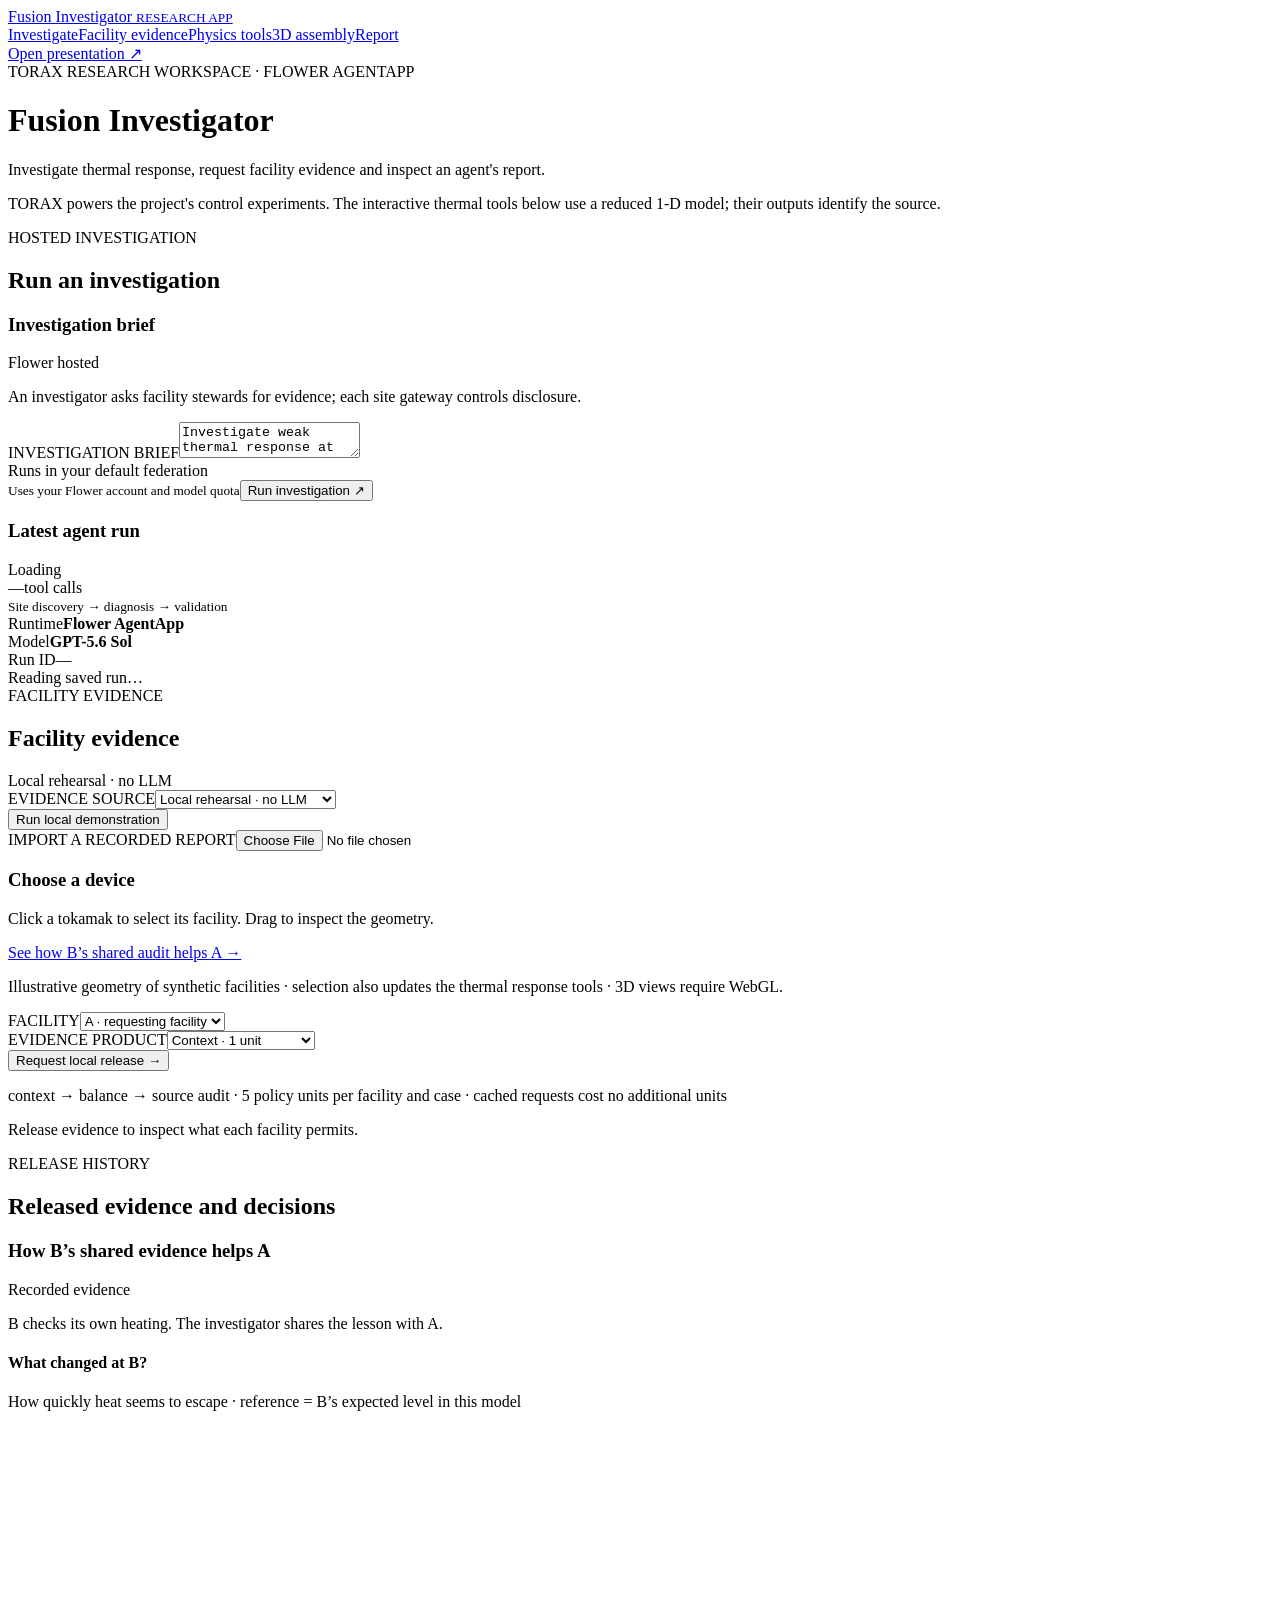
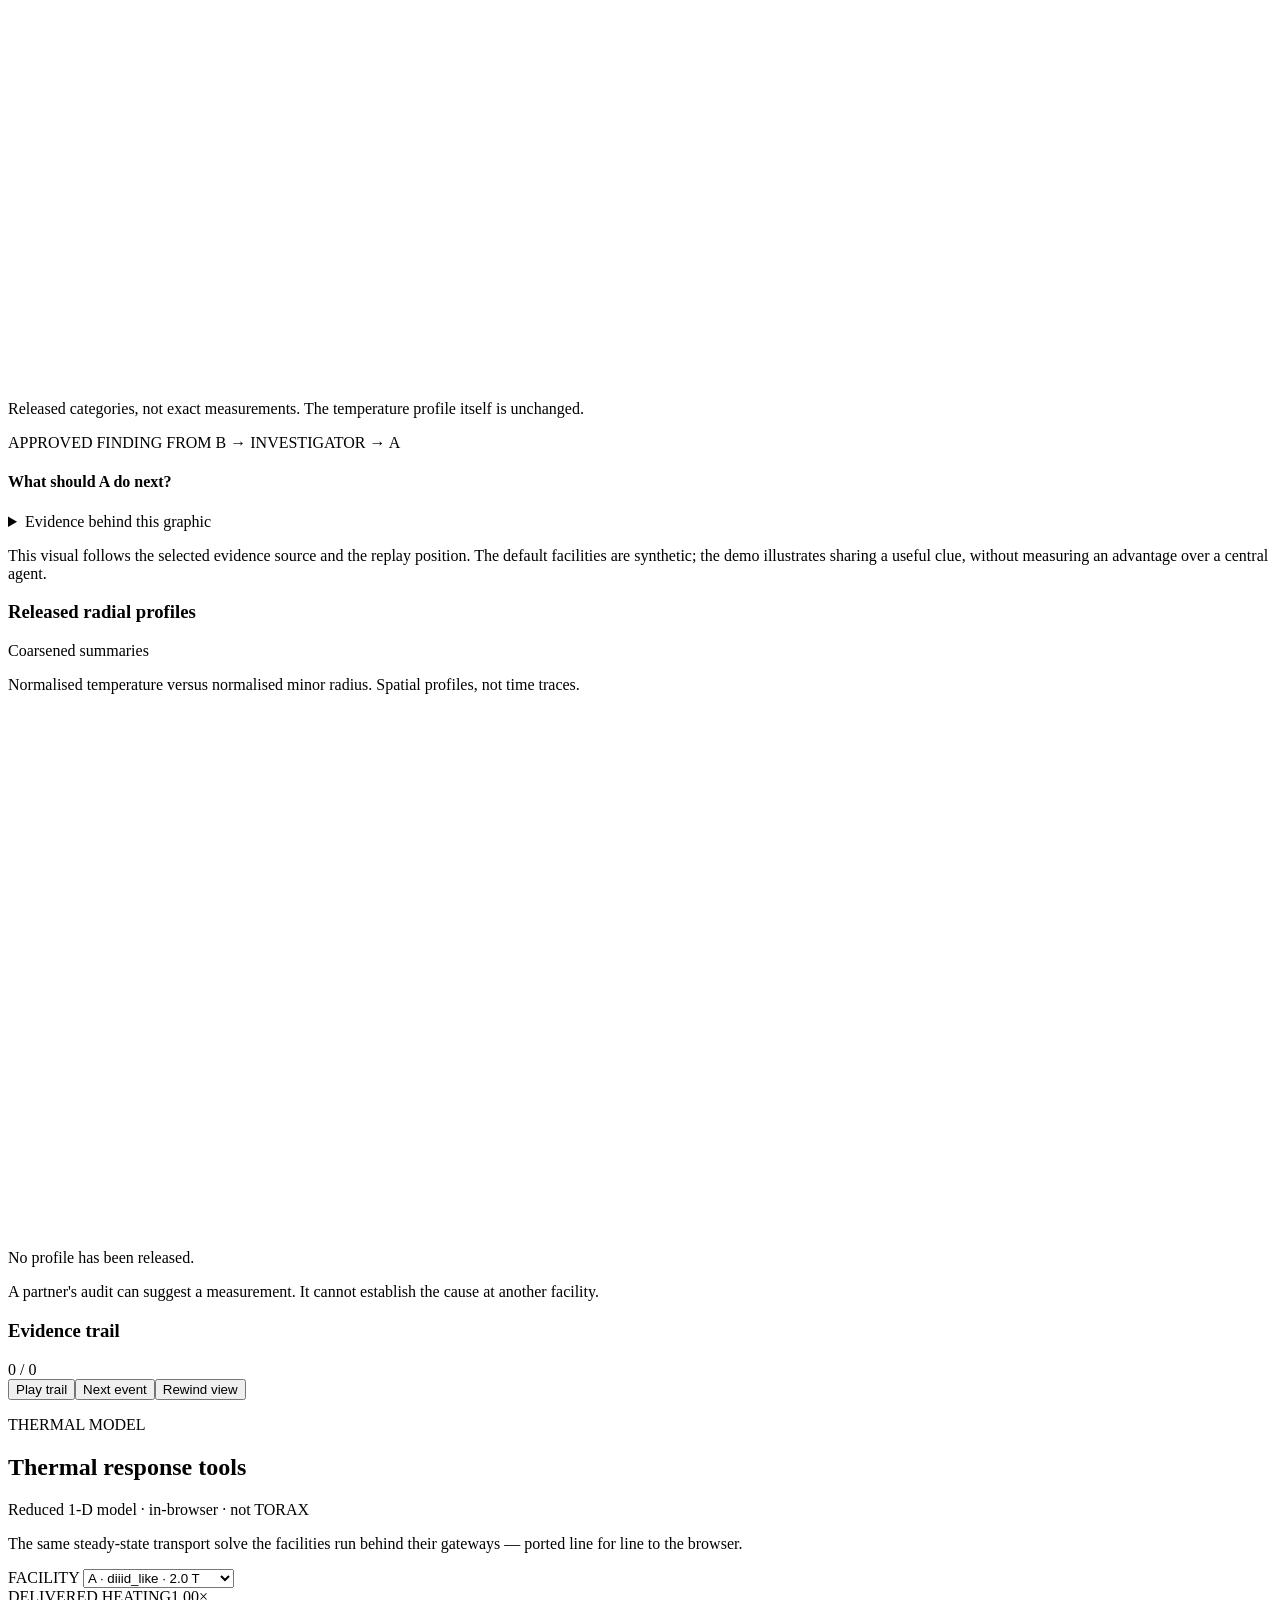
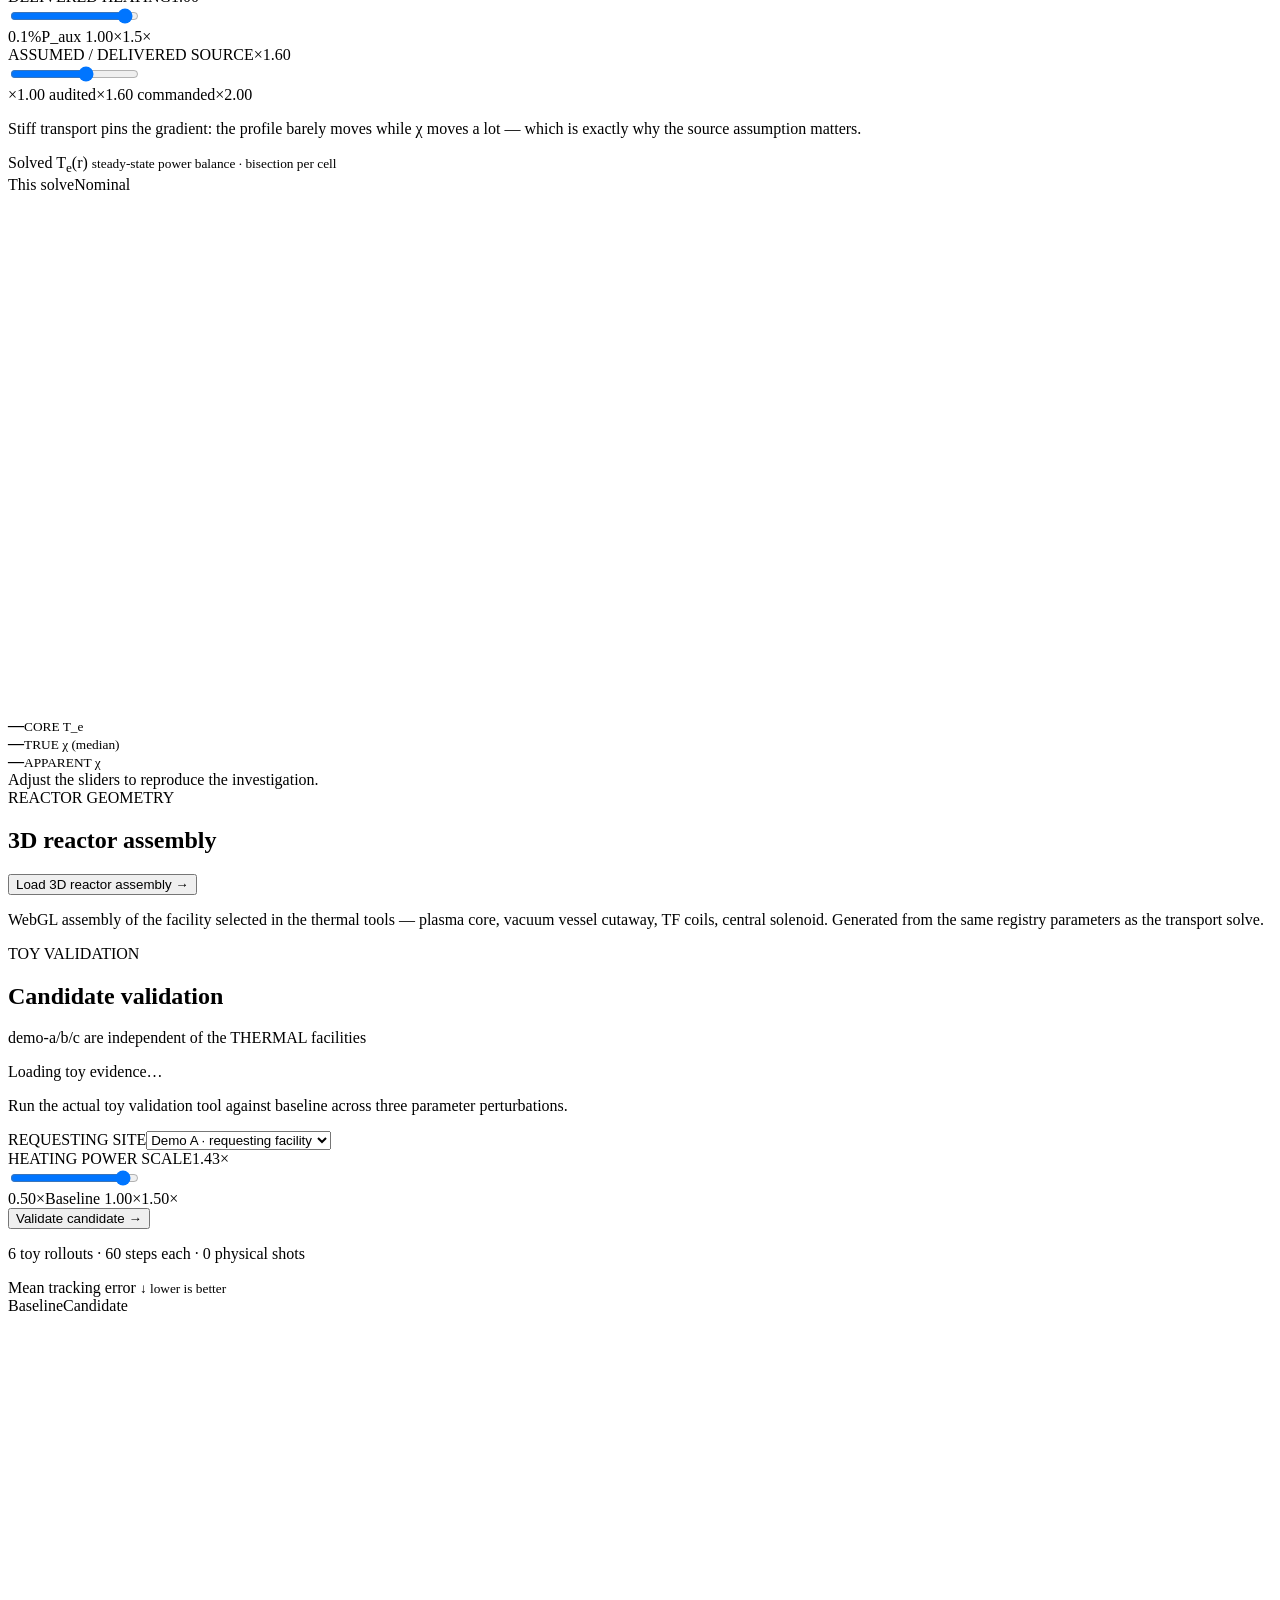
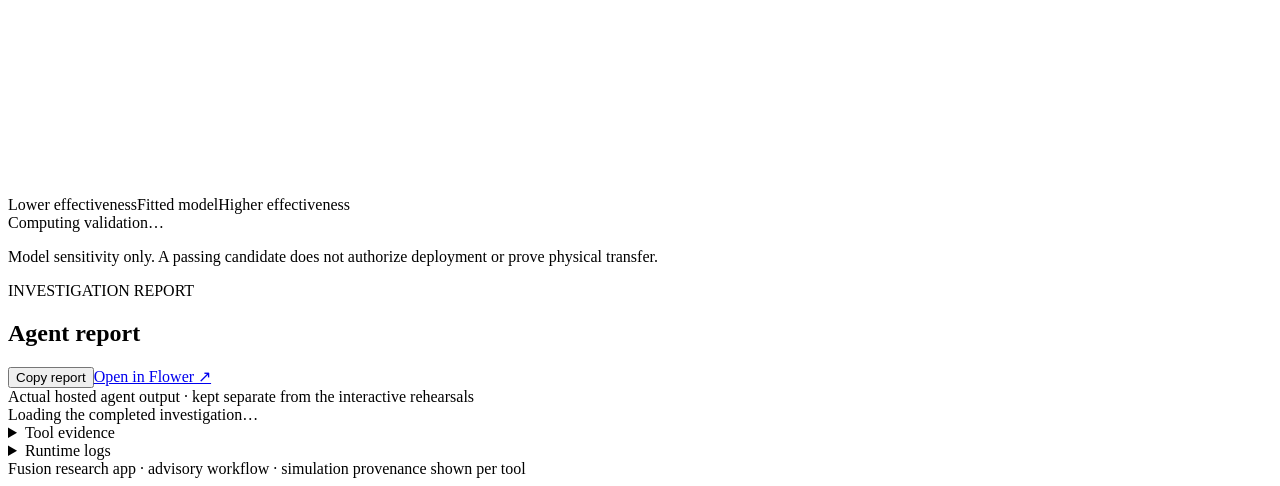
==== commit 93bbdc30: "Update Fusion Investigator app and separate research presentation" ====
--- a/flower-app/frontend/index.html
+++ b/flower-app/frontend/index.html
@@ -1,36 +1,19 @@
 <!doctype html>
 <html lang="en">
-<head><meta charset="utf-8"><meta name="viewport" content="width=device-width,initial-scale=1"><title>Fusion Investigator — Berlin 2026</title>
+<head><meta charset="utf-8"><meta name="viewport" content="width=device-width,initial-scale=1"><title>Fusion Investigator | Research app</title>
 <link rel="preconnect" href="https://fonts.googleapis.com"><link rel="preconnect" href="https://fonts.gstatic.com" crossorigin>
 <link href="https://fonts.googleapis.com/css2?family=Archivo:wght@300;400;500&family=IBM+Plex+Mono:wght@400;500&display=swap" rel="stylesheet">
 <link rel="stylesheet" href="/style.css">
-<script src="/deck.js" defer></script><script src="/app.js" defer></script><script src="/thermal.js" defer></script><script src="/physics.js" defer></script></head>
-<body class="deck">
-<!-- Presentation shell. Every <section class="slide"> is auto-registered by
-     deck.js in DOM order — to add a visualization slide, add a section with a
-     kicker + h2 and it appears in the deck with navigation and progress. -->
-<div class="progress" id="deck-progress"></div>
-<div class="chrome top"><span><b>TOKAMAK FEDERATION</b> — FUSION INVESTIGATOR</span><span>FLOWER HACKATHON · <b>BERLIN 2026</b></span></div>
-<div class="chrome bottom">
-  <span id="deck-counter">01 / 08</span>
-  <span class="chrome-mid"><span class="status-dot"></span> synthetic study · advisory only · no formal privacy guarantee</span>
-  <span class="nav"><button id="deck-prev" aria-label="Previous slide">←</button><button id="deck-next" aria-label="Next slide">→</button></span>
-</div>
-
-<section class="slide" id="s-title">
-  <div class="slide-inner center">
-    <div class="kicker">BERLIN 2026 · FLOWER AGENTAPP</div>
-    <h1>Shared evidence.<br>Local control.</h1>
-    <p class="lede">A weak thermal response at one tokamak. Three facilities that will share <strong>bounded findings</strong> — and nothing else. An investigator agent that must earn every release.</p>
-    <div class="orbital" aria-hidden="true"><svg viewBox="0 0 290 200"><defs><radialGradient id="glow"><stop stop-color="#FF5A36" stop-opacity=".14"/><stop offset="1" stop-color="#FF5A36" stop-opacity="0"/></radialGradient></defs><ellipse cx="145" cy="100" rx="125" ry="94" fill="url(#glow)"/><g fill="none" stroke="#FF5A36"><ellipse cx="145" cy="100" rx="92" ry="41"/><ellipse cx="145" cy="100" rx="92" ry="41" transform="rotate(60 145 100)"/><ellipse cx="145" cy="100" rx="92" ry="41" transform="rotate(120 145 100)"/></g><circle cx="145" cy="100" r="8" fill="#FF5A36"/><circle cx="232" cy="86" r="4" fill="#FF5A36"/><circle cx="89" cy="161" r="4" fill="#FF5A36"/></svg></div>
-    <p class="mono faint">→ to advance · every element ahead is live</p>
-  </div>
-</section>
-
-<section class="slide" id="s-run">
-  <div class="slide-inner">
-    <div class="kicker">01 · LIVE AGENT</div>
-    <h2>Ask the investigator.</h2>
+<script src="/app.js" defer></script><script src="/thermal.js" defer></script><script src="/physics.js" defer></script></head>
+<body class="application">
+<header class="app-header"><a class="app-brand" href="#investigate">Fusion Investigator <small>RESEARCH APP</small></a>
+<nav aria-label="App sections"><a href="#investigate">Investigate</a><a href="#thermal">Facility evidence</a><a href="#physics">Physics tools</a><a href="#assembly">3D assembly</a><a href="#report">Report</a></nav>
+<a class="presentation-link" href="http://127.0.0.1:8788/" target="_blank" rel="noopener">Open presentation ↗</a></header>
+<main class="app-main"><div class="app-intro"><div class="kicker">TORAX RESEARCH WORKSPACE · FLOWER AGENTAPP</div><h1>Fusion Investigator</h1><p>Investigate thermal response, request facility evidence and inspect an agent's report.</p><p class="muted">TORAX powers the project's control experiments. The interactive thermal tools below use a reduced 1-D model; their outputs identify the source.</p></div>
+<section class="app-section" id="investigate">
+  <div class="section-content">
+    <div class="kicker">HOSTED INVESTIGATION</div>
+    <h2>Run an investigation</h2>
     <div class="work-grid">
       <article class="panel investigation"><div class="panel-title"><h3>Investigation brief</h3><span class="pill">Flower hosted</span></div><p class="muted">An investigator asks facility stewards for evidence; each site gateway controls disclosure.</p><form id="run-form"><label for="prompt">INVESTIGATION BRIEF</label><textarea id="prompt" maxlength="12000" required>Investigate weak thermal response at facility-a. Ask stewards for context, balance and source evidence as needed. Compare facility-b and facility-c, reject unsuitable analogies, and recommend the next independent measurement at A.</textarea><div class="form-bottom"><span>Runs in <span id="run-federation">your default federation</span><br><small>Uses your Flower account and model quota</small></span><button class="primary" id="run-button" type="submit">Run investigation <span>↗</span></button></div></form><div id="run-error" class="error" role="alert" hidden></div></article>
       <article class="panel run-card"><div class="panel-title"><h3>Latest agent run</h3><span id="run-status" class="pill">Loading</span></div><div class="run-metric"><span id="tool-count">—</span><span>tool calls<br><small>Site discovery → diagnosis → validation</small></span></div><div class="run-detail"><span>Runtime</span><strong>Flower AgentApp</strong></div><div class="run-detail"><span>Model</span><strong>GPT-5.6 Sol</strong></div><div class="run-detail"><span>Run ID</span><a id="run-id" target="_blank" rel="noopener">—</a></div><div class="run-footer"><span class="status-dot"></span><span id="run-caption" role="status">Reading saved run…</span></div></article>
@@ -38,34 +21,39 @@
   </div>
 </section>
 
-<section class="slide stage" id="s-atlas">
-  <div class="slide-inner">
-    <div class="kicker">02 · THE FEDERATION</div>
-    <div class="heading-row"><h2>Four machines. One aggregation round.</h2><button id="atlas-load" class="text-button">Load federation atlas →</button></div>
-    <iframe id="atlas-frame" class="twin-full" title="Interactive federation atlas" hidden loading="lazy"></iframe>
-    <p class="twin-note">Every weight in the scene is computed by the repository's own FedBuffServer, not drawn by the visualiser — role-matched channels, similarity weighting in (ρ*, ν*, β, q) space, staleness discount.</p>
-  </div>
-</section>
-
-<section class="slide" id="s-network">
-  <div class="slide-inner">
-    <div class="kicker">03 · THE EVIDENCE NETWORK</div>
-    <div class="heading-row"><h2>Three machines. One question.</h2><span class="pill" id="thermal-mode">Local rehearsal · no LLM</span></div>
+<section class="app-section" id="thermal">
+  <div class="section-content">
+    <div class="kicker">FACILITY EVIDENCE</div>
+    <div class="heading-row"><h2>Facility evidence</h2><span class="pill" id="thermal-mode">Local rehearsal · no LLM</span></div>
     <div class="panel thermal-controls">
       <div><label for="thermal-source">EVIDENCE SOURCE</label><select id="thermal-source"><option value="local">Local rehearsal · no LLM</option><option value="hosted">Latest hosted agent run</option><option value="imported">Imported THERMAL report</option></select></div>
       <button class="primary" id="thermal-demo">Run local demonstration</button>
       <div><label for="thermal-file">IMPORT A RECORDED REPORT</label><input type="file" id="thermal-file" accept="application/json"></div>
       <div id="thermal-error" class="error" role="alert" hidden></div>
     </div>
-    <div id="thermal-cards" class="site-grid thermal-cards"></div>
+    <div class="facility-picker-heading"><h3>Choose a device</h3><p class="muted">Click a tokamak to select its facility. Drag to inspect the geometry.</p></div>
+    <div id="thermal-cards" class="site-grid thermal-cards" role="group" aria-label="Choose a facility device"></div>
+    <p id="facility-selection" class="facility-selection" role="status"></p>
+    <a class="evidence-story-link" href="#sharing-story">See how B’s shared audit helps A →</a>
+    <p class="small muted">Illustrative geometry of synthetic facilities · selection also updates the thermal response tools · 3D views require WebGL.</p>
     <div class="panel release-panel"><form id="release-form"><div><label for="release-site">FACILITY</label><select id="release-site"><option value="facility-a">A · requesting facility</option><option value="facility-b">B · partner facility</option><option value="facility-c">C · partner facility</option></select></div><div><label for="release-kind">EVIDENCE PRODUCT</label><select id="release-kind"><option value="context">Context · 1 unit</option><option value="balance">Balance · 2 units</option><option value="source_check">Source audit · 2 units</option><option value="raw_logs">Raw logs · prohibited</option></select></div><button type="submit" class="secondary" id="release-button">Request local release →</button></form><p class="small muted">context → balance → source audit · 5 policy units per facility and case · cached requests cost no additional units</p><p id="thermal-conclusion" class="thermal-conclusion" role="status">Release evidence to inspect what each facility permits.</p></div>
   </div>
 </section>
 
-<section class="slide" id="s-boundary">
-  <div class="slide-inner">
-    <div class="kicker">04 · BOUNDARY DECISIONS</div>
-    <h2>What crossed. What was refused.</h2>
+<section class="app-section" id="evidence-trail">
+  <div class="section-content">
+    <div class="kicker">RELEASE HISTORY</div>
+    <h2>Released evidence and decisions</h2>
+    <article class="panel sharing-story" id="sharing-story">
+      <div class="panel-title"><h3>How B’s shared evidence helps A</h3><span class="pill" id="sharing-source">Recorded evidence</span></div>
+      <p class="sharing-intro">B checks its own heating. The investigator shares the lesson with A.</p>
+      <div class="sharing-grid">
+        <div class="sharing-comparison"><h4>What changed at B?</h4><p class="muted">How quickly heat seems to escape · reference = B’s expected level in this model</p><svg id="audit-comparison-chart" viewBox="0 0 560 245" role="img" aria-label="Waiting for B’s released evidence"></svg><p id="sharing-audit" class="sharing-audit"></p><p class="small muted">Released categories, not exact measurements. The temperature profile itself is unchanged.</p></div>
+        <div class="sharing-next"><div class="sharing-transfer">APPROVED FINDING FROM B → INVESTIGATOR → A</div><h4>What should A do next?</h4><p id="sharing-next-step" role="status"></p><p id="sharing-a-status" class="muted"></p><p id="sharing-c-status" class="muted"></p></div>
+      </div>
+      <details class="sharing-details"><summary>Evidence behind this graphic</summary><div id="sharing-evidence-ids"></div></details>
+      <p class="footnote">This visual follows the selected evidence source and the replay position. The default facilities are synthetic; the demo illustrates sharing a useful clue, without measuring an advantage over a central agent.</p>
+    </article>
     <div class="thermal-grid">
       <article class="panel"><div class="panel-title"><h3>Released radial profiles</h3><span class="pill">Coarsened summaries</span></div><p class="muted small">Normalised temperature versus normalised minor radius. Spatial profiles, not time traces.</p><svg id="thermal-chart" viewBox="0 0 560 230" role="img" aria-label="Released radial temperature profiles"></svg><p id="thermal-legend" class="small muted">No profile has been released.</p><p class="footnote">A partner's audit can suggest a measurement. It cannot establish the cause at another facility.</p></article>
       <article class="panel"><div class="panel-title"><h3>Evidence trail</h3><span id="thermal-progress" class="pill">0 / 0</span></div><div class="trail-controls"><button id="thermal-play" class="text-button">Play trail</button><button id="thermal-next" class="text-button">Next event</button><button id="thermal-rewind" class="text-button">Rewind view</button></div><ol id="thermal-trail"></ol></article>
@@ -73,10 +61,10 @@
   </div>
 </section>
 
-<section class="slide" id="physics">
-  <div class="slide-inner">
-    <div class="kicker">05 · RUN THE PHYSICS YOURSELF</div>
-    <div class="heading-row"><h2>The simulation, inside the simulation.</h2><span class="pill">Reduced 1-D model · in-browser · not TORAX</span></div>
+<section class="app-section" id="physics">
+  <div class="section-content">
+    <div class="kicker">THERMAL MODEL</div>
+    <div class="heading-row"><h2>Thermal response tools</h2><span class="pill">Reduced 1-D model · in-browser · not TORAX</span></div>
     <div class="physics-grid">
       <div class="controls">
         <p class="muted">The same steady-state transport solve the facilities run behind their gateways — ported line for line to the browser.</p>
@@ -105,28 +93,28 @@
   </div>
 </section>
 
-<section class="slide stage" id="s-twin">
-  <div class="slide-inner">
-    <div class="kicker">06 · DIGITAL TWIN</div>
-    <div class="heading-row"><h2>The machine itself.</h2><button id="twin-load" class="text-button">Load 3D reactor assembly →</button></div>
+<section class="app-section" id="assembly">
+  <div class="section-content">
+    <div class="kicker">REACTOR GEOMETRY</div>
+    <div class="heading-row"><h2>3D reactor assembly</h2><button id="twin-load" class="text-button">Load 3D reactor assembly →</button></div>
     <iframe id="twin-frame" class="twin-full" title="Interactive 3D tokamak assembly" hidden loading="lazy"></iframe>
-    <p class="twin-note">WebGL assembly of the facility selected on the physics slide — plasma core, vacuum vessel cutaway, TF coils, central solenoid. Generated from the same registry parameters as the transport solve.</p>
+    <p class="twin-note">WebGL assembly of the facility selected in the thermal tools — plasma core, vacuum vessel cutaway, TF coils, central solenoid. Generated from the same registry parameters as the transport solve.</p>
   </div>
 </section>
 
-<section class="slide" id="s-sandbox">
-  <div class="slide-inner">
-    <div class="kicker">07 · SEPARATE TOY SANDBOX</div>
-    <div class="heading-row"><h2>Challenge a candidate.</h2><span class="muted small">demo-a/b/c are independent of the THERMAL facilities</span></div>
+<section class="app-section" id="sandbox">
+  <div class="section-content">
+    <div class="kicker">TOY VALIDATION</div>
+    <div class="heading-row"><h2>Candidate validation</h2><span class="muted small">demo-a/b/c are independent of the THERMAL facilities</span></div>
     <div id="site-cards" class="site-grid"><p>Loading toy evidence…</p></div>
     <div class="panel validation"><div class="validation-grid"><div class="controls"><p class="muted">Run the actual toy validation tool against baseline across three parameter perturbations.</p><label for="site-select">REQUESTING SITE</label><select id="site-select"><option value="demo-a">Demo A · requesting facility</option><option value="demo-b">Demo B · partner facility</option><option value="demo-c">Demo C · partner facility</option></select><div class="range-label"><label for="power">HEATING POWER SCALE</label><output id="power-value" for="power">1.43×</output></div><input id="power" type="range" min="0.5" max="1.5" step="0.01" value="1.43"><div class="range-ticks"><span>0.50×</span><span>Baseline 1.00×</span><span>1.50×</span></div><button id="validate-button" class="secondary">Validate candidate →</button><p class="small muted">6 toy rollouts · 60 steps each · 0 physical shots</p><div id="validation-error" class="error" role="alert" hidden></div></div><div class="chart-area"><div class="chart-header"><span>Mean tracking error <small>↓ lower is better</small></span><div class="legend"><span class="baseline-key"></span>Baseline<span class="candidate-key"></span>Candidate</div></div><svg id="chart" viewBox="0 0 570 215" role="img" aria-label="Tracking error by model uncertainty scenario"></svg><div class="chart-labels"><span>Lower effectiveness</span><span>Fitted model</span><span>Higher effectiveness</span></div><div id="verdict" class="verdict" role="status">Computing validation…</div></div></div><p class="footnote">Model sensitivity only. A passing candidate does not authorize deployment or prove physical transfer.</p></div>
   </div>
 </section>
 
-<section class="slide" id="s-report">
-  <div class="slide-inner">
-    <div class="kicker">08 · AGENT REPORT</div>
-    <div class="heading-row"><h2>The advisory, verbatim.</h2><div class="report-actions"><button id="copy-report" class="text-button">Copy report</button><a class="quiet-link" id="flower-link" target="_blank" rel="noopener" href="https://flower.ai">Open in Flower ↗</a></div></div>
+<section class="app-section" id="report">
+  <div class="section-content">
+    <div class="kicker">INVESTIGATION REPORT</div>
+    <div class="heading-row"><h2>Agent report</h2><div class="report-actions"><button id="copy-report" class="text-button">Copy report</button><a class="quiet-link" id="flower-link" target="_blank" rel="noopener" href="https://flower.ai">Open in Flower ↗</a></div></div>
     <div class="report-meta"><span class="status-dot"></span> Actual hosted agent output <span>·</span> kept separate from the interactive rehearsals</div>
     <div class="report-scroll">
       <div id="report-text" class="report-text">Loading the completed investigation…</div>
@@ -135,4 +123,4 @@
     </div>
   </div>
 </section>
-</body></html>
+</main><footer class="app-footer">Fusion research app · advisory workflow · simulation provenance shown per tool</footer></body></html>
